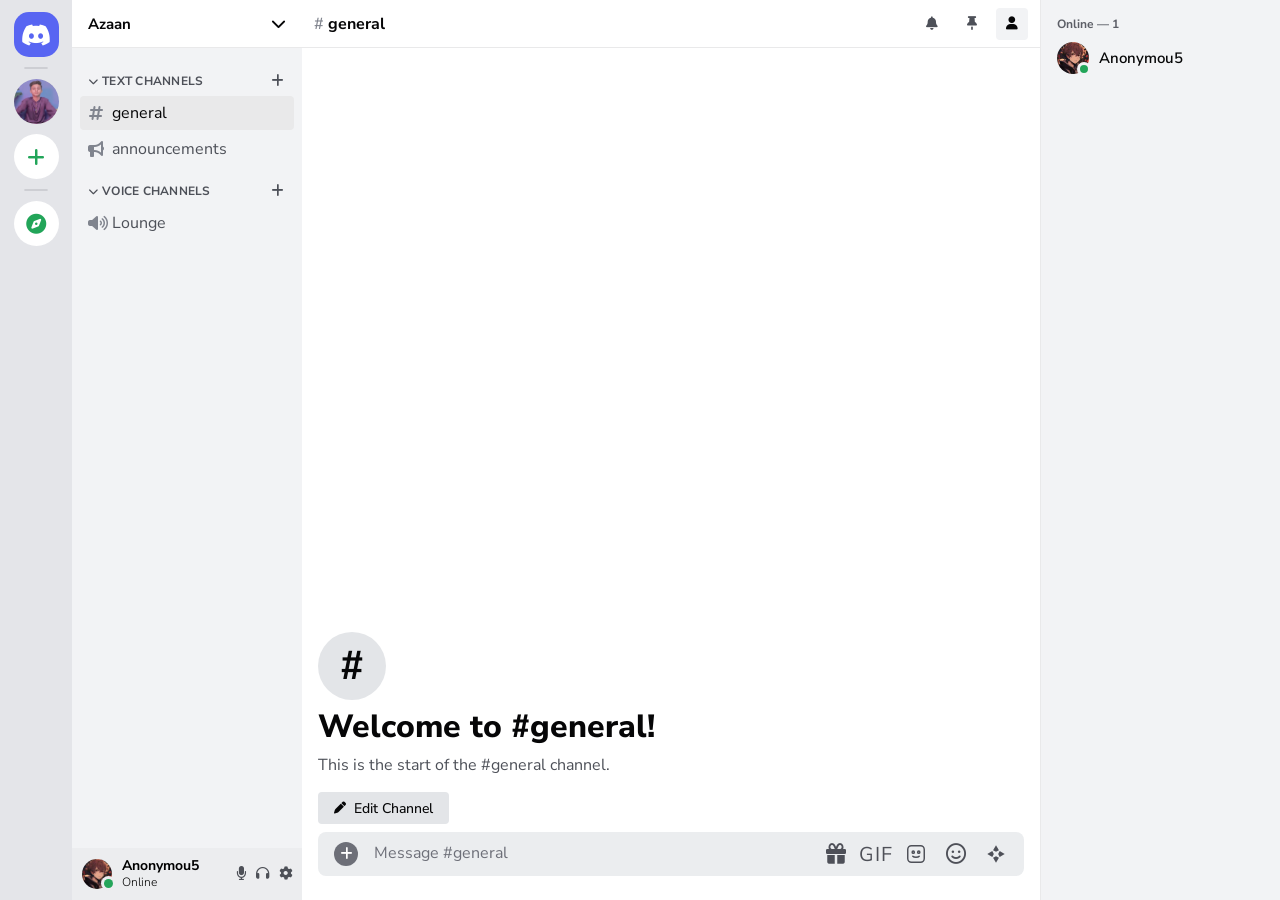
==== server.html @ fc1cc50c "Server,Voice and Call css and js code fixed" ====
<!DOCTYPE html>
<html lang="en">

<head>
    <script src="./assets/js/theme.js"></script>
    <script src="./assets/js/nav.js"></script>
    <meta charset="UTF-8">
    <meta name="viewport" content="width=device-width, initial-scale=1.0">
    <title>Discord | Server</title>
    <link rel="stylesheet" href="assets/css/style.css">
    <link rel="stylesheet" href="assets/css/server.css">
    <link rel="stylesheet" href="https://cdnjs.cloudflare.com/ajax/libs/font-awesome/6.4.0/css/all.min.css"
        integrity="sha512-iecdLmaskl7CVkqkXNQ/ZH/XLlvWZOJyj7Yy7tcenmpD1ypASozpmT/E0iPtmFIB46ZmdtAc9eNBvH0H/ZpiBw=="
        crossorigin="anonymous" referrerpolicy="no-referrer" />
    <link rel="shortcut icon" href="./assets/icons/favicon.ico" type="image/x-icon">
</head>

<body>
    <header class="app-header">
        <div class="server-rail" id="server-rail">
            <nav class="server-nav" aria-label="Servers">
                <button type="button" class="server-home" onclick="openToggle()" aria-label="Home"><i
                        class="fa-brands fa-discord" aria-hidden="true"></i></button>
                <hr>
                <a href="./server.html?id=azaan" data-id="azaan" aria-label="Azaan server"><img
                        src="./assets/img/Azaan.jpeg" alt=""></a>
                <div id="server-list"></div>
                <template id="server-chip"><button type="button" class="server-chip"></button></template>
                <button type="button" class="server-action" id="server-add" aria-label="Add a Server"><i
                        class="fa-solid fa-plus" aria-hidden="true"></i></button>
                <hr>
                <a class="server-action" href="./discover.html" aria-label="Discover"><i
                        class="fa-solid fa-compass"></i></a>
            </nav>
        </div>
        <aside class="conversation-sidebar server-channels" id="conversations">
            <div class="server-banner-wrap" data-can-manage>
                <button type="button" class="server-banner" id="server-menu-open" aria-expanded="false"
                    aria-controls="server-menu">
                    <span id="server-title">Azaan</span>
                    <i class="fa-solid fa-chevron-down"></i>
                </button>
                <div class="server-menu" id="server-menu" hidden>
                    <button type="button"><i class="fa-solid fa-gem"></i><span>Server Boost</span></button>
                    <button type="button" data-invite="server"><i class="fa-solid fa-user-plus"></i><span>Invite to
                            Server</span></button>
                    <button type="button" id="server-settings-open"><i class="fa-solid fa-gear"></i><span>Server
                            Settings</span></button>
                    <button type="button" data-create="channel"><i class="fa-solid fa-hashtag"></i><span>Create
                            Channel</span></button>
                    <button type="button" data-create="category"><i class="fa-solid fa-folder-plus"></i><span>Create
                            Category</span></button>
                </div>
            </div>
            <div class="server-channel-scroll" id="server-channel-scroll">
                <nav id="server-channel-list" aria-label="Channels">
                    <div class="server-channel-loose" id="server-channel-loose"></div>
                    <div class="server-category">
                        <div class="server-category-head">
                            <button type="button" class="server-category-name">
                                <i class="fa-solid fa-chevron-down"></i>
                                <span>Text Channels</span>
                            </button>
                            <button type="button" class="server-category-add" data-create="channel"
                                aria-label="Create Channel"><i class="fa-solid fa-plus"></i></button>
                        </div>
                        <div class="server-category-list">
                            <div class="server-channel-row">
                                <button type="button" class="server-channel on" data-kind="text" data-send="1">
                                    <i class="fa-solid fa-hashtag"></i>
                                    <span class="server-channel-name">general</span>
                                    <i class="fa-solid fa-lock server-channel-lock" hidden aria-hidden="true"></i>
                                </button>
                                <button type="button" class="server-channel-edit" data-edit-channel
                                    aria-label="Edit Channel"><i class="fa-solid fa-gear"></i></button>
                            </div>
                            <div class="server-channel-row">
                                <button type="button" class="server-channel" data-kind="announce" data-send="0">
                                    <i class="fa-solid fa-bullhorn"></i>
                                    <span class="server-channel-name">announcements</span>
                                    <i class="fa-solid fa-lock server-channel-lock" aria-hidden="true"></i>
                                </button>
                                <button type="button" class="server-channel-edit" data-edit-channel
                                    aria-label="Edit Channel"><i class="fa-solid fa-gear"></i></button>
                            </div>
                        </div>
                    </div>
                    <div class="server-category">
                        <div class="server-category-head">
                            <button type="button" class="server-category-name">
                                <i class="fa-solid fa-chevron-down"></i>
                                <span>Voice Channels</span>
                            </button>
                            <button type="button" class="server-category-add" data-create="channel"
                                aria-label="Create Channel"><i class="fa-solid fa-plus"></i></button>
                        </div>
                        <div class="server-category-list">
                            <div class="server-channel-row">
                                <button type="button" class="server-channel" data-kind="voice" data-join="1">
                                    <i class="fa-solid fa-volume-high"></i>
                                    <span class="server-channel-name">Lounge</span>
                                    <span class="server-voice-live" hidden>0:00</span>
                                    <i class="fa-solid fa-lock server-channel-lock" hidden aria-hidden="true"></i>
                                </button>
                                <button type="button" class="server-channel-edit" data-edit-channel
                                    aria-label="Edit Channel"><i class="fa-solid fa-gear"></i></button>
                            </div>
                            <div class="server-voice-people" hidden>
                                <div class="server-voice-user">
                                    <img src="./assets/img/img-icon-profile.jpeg" alt="">
                                    <span><strong class="me-display">Anonymou5</strong><small>Set a channel
                                            status</small></span>
                                </div>
                                <div class="server-voice-invite">
                                    <button type="button" class="server-voice-invite-open"><i
                                            class="fa-solid fa-user-plus"></i><span>Invite to Voice</span></button>
                                    <button type="button" class="server-voice-invite-close" aria-label="Close"><i
                                            class="fa-solid fa-xmark"></i></button>
                                </div>
                            </div>
                        </div>
                    </div>
                    <template id="server-category-new">
                        <div class="server-category">
                            <div class="server-category-head">
                                <button type="button" class="server-category-name">
                                    <i class="fa-solid fa-chevron-down"></i>
                                    <span></span>
                                </button>
                                <button type="button" class="server-category-add" data-create="channel"
                                    aria-label="Create Channel"><i class="fa-solid fa-plus"></i></button>
                            </div>
                            <div class="server-category-list"></div>
                        </div>
                    </template>
                    <template id="server-channel-new">
                        <div class="server-channel-row"><button type="button" class="server-channel" data-kind="text"
                                data-send="1"><i class="fa-solid fa-hashtag"></i><span
                                    class="server-channel-name"></span><span class="server-voice-live"
                                    hidden>0:00</span><i class="fa-solid fa-lock server-channel-lock" hidden
                                    aria-hidden="true"></i></button><button type="button" class="server-channel-edit"
                                data-edit-channel aria-label="Edit Channel"><i class="fa-solid fa-gear"></i></button>
                        </div>
                        <div class="server-voice-people" hidden>
                            <div class="server-voice-user"><img src="./assets/img/img-icon-profile.jpeg"
                                    alt=""><span><strong class="me-display">Anonymou5</strong><small>Set a channel
                                        status</small></span></div>
                            <div class="server-voice-invite"><button type="button"
                                    class="server-voice-invite-open"><i
                                        class="fa-solid fa-user-plus"></i><span>Invite to Voice</span></button><button
                                    type="button" class="server-voice-invite-close" aria-label="Close"><i
                                        class="fa-solid fa-xmark"></i></button></div>
                        </div>
                    </template>
                </nav>
                <p class="server-channel-empty" id="server-channel-empty">No channels yet.</p>
            </div>
            <div class="channel-menu" id="channel-menu" hidden>
                <label>Hide Muted Channels<input type="checkbox" aria-label="Hide Muted Channels"></label>
                <hr>
                <button type="button" data-create="channel">Create Channel</button>
                <button type="button" data-create="category">Create Category</button>
                <button type="button" data-invite="server">Invite to Server</button>
            </div>
            <div class="channel-menu" id="channel-row-menu" hidden>
                <button type="button" data-action="edit">Edit Channel</button>
                <button type="button" data-action="delete" class="is-danger">Delete Channel</button>
            </div>
            <div class="server-voice-bar" id="server-voice-bar" hidden>
                <div>
                    <strong><i class="fa-solid fa-signal"></i> Voice Connected</strong>
                    <span id="server-voice-bar-where">Lounge / Azaan</span>
                </div>
                <button type="button" id="server-voice-bar-leave" aria-label="Disconnect"><i
                        class="fa-solid fa-phone-slash"></i></button>
            </div>
            <div class="user-panel" id="user-panel">
                <div class="user-identity">
                    <div class="avatar">
                        <img src="./assets/img/img-icon-profile.jpeg" alt="">
                    </div>
                    <div class="user-details">
                        <p class="me-display">Anonymou5</p>
                        <span>Online</span>
                    </div>
                </div>
                <div class="user-controls">
                    <button type="button" onclick="mic()" aria-label="Mute microphone"><i class="fa-solid fa-microphone"
                            id="mic" aria-hidden="true"></i></button>
                    <button type="button" onclick="headp()" aria-label="Deafen"><i class="fa-solid fa-headphones"
                            id="head" aria-hidden="true"></i></button>
                    <button type="button" id="settings-open" aria-label="Settings"><i
                            class="fa-solid fa-gear"></i></button>
                </div>
            </div>
        </aside>
    </header>

    <main class="friends-view server-view">
        <section id="server-chat">
            <div class="server-room">
                <div class="server-bar">
                    <button type="button" class="server-back" onclick="openToggle()" aria-label="Channels"><i
                            class="fa-solid fa-bars"></i></button>
                    <h1><span id="server-room-mark">#</span> <span id="server-room-name"></span></h1>
                    <div class="server-bar-tools">
                        <button type="button" aria-label="Notification Settings"><i
                                class="fa-solid fa-bell"></i></button>
                        <button type="button" aria-label="Pinned Messages"><i
                                class="fa-solid fa-thumbtack"></i></button>
                        <button type="button" class="server-members-toggle on" id="server-members-toggle" aria-label="Members"><i
                                class="fa-solid fa-user"></i></button>
                    </div>
                </div>
                <template id="server-message-row">
                    <div class="server-message"><img alt="">
                        <div><strong></strong><time></time>
                            <p></p>
                        </div>
                    </div>
                </template>
                <template id="server-voice-people">
                    <div class="server-voice-people" hidden></div>
                </template>
                <template id="server-voice-user">
                    <div class="server-voice-user"><img alt=""><span></span></div>
                </template>
                <div class="server-messages" id="server-messages">
                    <div class="server-welcome" id="server-welcome" hidden>
                        <span class="server-welcome-mark" aria-hidden="true">#</span>
                        <h2 id="server-welcome-title">Welcome to #general!</h2>
                        <p id="server-welcome-text">This is the start of the #general channel.</p>
                        <button type="button" id="server-welcome-edit"><i class="fa-solid fa-pen"></i> Edit
                            Channel</button>
                    </div>
                    <div id="server-message-list"></div>
                </div>
                <p class="server-room-empty" id="server-chat-empty">Select a channel.</p>
                <form class="server-compose" id="server-compose">
                    <p class="server-announce-lock" id="server-announce-lock" hidden>You do not have permission to send
                        messages in this channel.</p>
                    <button type="button" class="server-compose-add" aria-label="Add"><i
                            class="fa-solid fa-plus"></i></button>
                    <div class="rich-text" id="server-input" contenteditable="true" role="textbox" aria-label="Message"
                        data-placeholder="Message" data-empty="1"></div>
                    <div class="server-compose-tools">
                        <button type="button" aria-label="Gift"><i class="fa-solid fa-gift"></i></button>
                        <button type="button" class="server-compose-gif" aria-label="GIF">GIF</button>
                        <button type="button" aria-label="Sticker"><svg viewBox="0 0 24 24" aria-hidden="true">
                                <rect x="3" y="3" width="18" height="18" rx="4"></rect>
                                <circle cx="9" cy="10" r="1.2"></circle>
                                <circle cx="15" cy="10" r="1.2"></circle>
                                <path d="M8.5 14.5c1.2 1.4 5.8 1.4 7 0"></path>
                            </svg></button>
                        <button type="button" aria-label="Emoji"><i class="fa-regular fa-face-smile"></i></button>
                        <button type="button" aria-label="Apps"><svg viewBox="0 0 24 24" aria-hidden="true">
                                <path d="M12 2.5 15.2 8 12 9.6 8.8 8Z"></path>
                                <path d="M21.5 12 16 15.2 14.4 12 16 8.8Z"></path>
                                <path d="M12 21.5 8.8 16 12 14.4 15.2 16Z"></path>
                                <path d="M2.5 12 8 8.8 9.6 12 8 15.2Z"></path>
                            </svg></button>
                    </div>
                </form>
            </div>
        </section>
        <section id="server-voice" hidden>
            <div class="server-room server-voice">
                <div class="server-bar">
                    <button type="button" class="server-back" onclick="openToggle()" aria-label="Channels"><i
                            class="fa-solid fa-bars"></i></button>
                    <h1><i class="fa-solid fa-volume-high"></i> <span id="server-voice-name"></span></h1>
                    <div class="server-bar-tools">
                        <button type="button" class="server-members-toggle on" aria-label="Members"><i
                                class="fa-solid fa-user"></i></button>
                    </div>
                </div>
                <div class="server-voice-stage" id="server-voice-lobby">
                    <i class="fa-solid fa-volume-high"></i>
                    <p id="server-voice-status">Voice room</p>
                    <div class="server-voice-actions">
                        <button type="button" id="server-voice-join">Join</button>
                        <button type="button" id="server-voice-leave" hidden>Leave</button>
                    </div>
                </div>
                <div class="server-voice-call" id="server-voice-call" hidden>
                    <div class="server-voice-tile" id="server-voice-tile">
                        <video id="server-voice-screen-video" class="server-voice-screen" autoplay playsinline
                            muted></video>
                        <video id="server-voice-cam-video" class="server-voice-cam-video" autoplay playsinline
                            muted></video>
                        <img id="server-voice-face" src="./assets/img/img-icon-profile.jpeg" alt="">
                        <p id="server-voice-person" class="me-display">Anonymou5</p>
                    </div>
                </div>
                <div class="server-voice-dock" id="server-voice-dock" hidden>
                    <div class="server-voice-dock-main">
                        <div class="server-voice-dock-group">
                            <button type="button" id="server-voice-mic" aria-label="Mute"><i
                                    class="fa-solid fa-microphone"></i></button>
                            <button type="button" id="server-voice-cam" aria-label="Camera"><i
                                    class="fa-solid fa-video"></i></button>
                            <span class="call-line"></span>
                            <button type="button" id="server-voice-screen" aria-label="Share your screen"
                                aria-pressed="false"><i class="fa-solid fa-display"></i></button>
                        </div>
                        <button type="button" id="server-voice-hangup" aria-label="Disconnect"><i
                                class="fa-solid fa-phone"></i></button>
                    </div>
                    <div class="server-voice-dock-side">
                        <button type="button" id="server-voice-full" aria-label="Full Screen" aria-pressed="false"><i class="fa-solid fa-expand"></i></button>
                    </div>
                </div>
            </div>
        </section>
        <section id="server-settings" hidden>
            <div class="server-settings">
                <aside class="server-settings-nav">
                    <p class="server-settings-kicker" id="server-settings-name">Server</p>
                    <button type="button" class="on" data-panel="profile">Server Profile</button>
                    <button type="button" data-panel="boost">Boost Perks</button>
                    <p>People</p>
                    <button type="button" data-panel="members">Members</button>
                    <button type="button" data-panel="roles">Roles</button>
                    <p>Moderation</p>
                    <button type="button" data-panel="audit">Audit Log</button>
                    <button type="button" data-panel="bans">Bans</button>
                    <button type="button" class="server-settings-delete" id="server-delete-open"><span>Delete
                            Server</span><i class="fa-solid fa-trash"></i></button>
                </aside>
                <button type="button" class="server-settings-close" id="server-settings-close" aria-label="Close"><i
                        class="fa-solid fa-xmark"></i><span>ESC</span></button>
                <div class="server-settings-main">
                    <section id="server-settings-panel-1" data-panel="profile">
                        <div class="server-settings-panel">
                            <div class="server-profile-layout">
                                <form class="server-profile-form" id="server-profile-form">
                                    <h2>Server Profile</h2>
                                    <p class="server-profile-lead">Customize how your server appears in invite links
                                        and, if enabled, in Server Discovery and Announcement Channel messages.</p>
                                    <label for="server-profile-name">Name</label>
                                    <input id="server-profile-name" type="text" maxlength="100"
                                        placeholder="Server Name">
                                    <label for="server-icon-file">Icon</label>
                                    <p class="server-profile-hint">We recommend an image of at least 512x512.</p>
                                    <div class="server-icon-row">
                                        <span class="server-icon-face" id="server-icon-face"><img alt=""
                                                hidden><span>S</span></span>
                                        <label class="server-icon-btn"><input id="server-icon-file" type="file"
                                                accept="image/*">Change Server Icon</label>
                                    </div>
                                    <label>Banner</label>
                                    <div class="server-banner-colors" id="server-banner-colors">
                                        <button type="button" class="on" data-color="ink" aria-label="Black"></button>
                                        <button type="button" data-color="pink" aria-label="Pink"></button>
                                        <button type="button" data-color="red" aria-label="Red"></button>
                                        <button type="button" data-color="orange" aria-label="Orange"></button>
                                        <button type="button" data-color="yellow" aria-label="Yellow"></button>
                                        <button type="button" data-color="purple" aria-label="Purple"></button>
                                        <button type="button" data-color="blue" aria-label="Blue"></button>
                                        <button type="button" data-color="cyan" aria-label="Cyan"></button>
                                        <button type="button" data-color="green" aria-label="Green"></button>
                                        <button type="button" data-color="gray" aria-label="Gray"></button>
                                    </div>
                                    <label for="server-profile-about">Description</label>
                                    <textarea id="server-profile-about" maxlength="300"
                                        placeholder="Tell the world a bit about this server."></textarea>
                                    <div class="server-private">
                                        <div>
                                            <strong>Private Profile</strong>
                                            <p>When enabled, only server members can view profile content. Non-members
                                                won't be able to see this content unless they have an invite.</p>
                                        </div>
                                        <input id="server-private" type="checkbox" role="switch"
                                            aria-label="Private Profile">
                                    </div>
                                </form>
                                <aside class="server-profile-side">
                                    <div class="server-preview" id="server-profile-preview" data-banner="ink">
                                        <div class="server-preview-banner"></div>
                                        <span class="server-preview-icon" id="server-preview-icon"><img alt=""
                                                hidden><span>S</span></span>
                                        <h3 id="server-preview-name">Server</h3>
                                        <p class="server-preview-meta"><span></span></p>
                                        <p class="server-preview-since"><span></span></p>
                                    </div>
                                    <div class="server-private-card">
                                        <span>?</span>
                                        <strong>Private Server</strong>
                                        <p>This server has invited who can see this profile.</p>
                                    </div>
                                </aside>
                            </div>
                        </div>
                    </section>
                    <section id="server-settings-panel-2" data-panel="boost" hidden>
                        <div class="server-settings-panel">
                            <div class="boost-layout">
                                <div class="boost-head">
                                    <div>
                                        <h2>Boost Perks</h2>
                                    </div>
                                </div>
                                <div class="boost-perk">
                                    <div>
                                        <h3>Server Banner Background</h3>
                                        <p>This image will display at the top of your channels list.</p>
                                        <p class="server-profile-hint">The recommended minimum size is 960x540 and
                                            recommended aspect ratio is 16:9.</p>
                                    </div>
                                    <label class="boost-drop">
                                        <input id="boost-banner-file" type="file" accept="image/*">
                                        <img id="boost-banner-preview" alt="" hidden>
                                        <i class="fa-regular fa-image"></i>
                                    </label>
                                </div>
                                <div class="boost-perk">
                                    <div>
                                        <h3>Custom Invite Link</h3>
                                        <p>Bring others to your server easily with your own customized invite link.
                                            Heads up though, anyone with the link can join and you'll need at least one
                                            text channel that is open to all server members.</p>
                                        <label for="boost-invite-link">Invite link</label>
                                        <input id="boost-invite-link" type="text" maxlength="32"
                                            placeholder="your-link">
                                    </div>
                                </div>
                            </div>
                        </div>
                    </section>
                    <section id="server-settings-panel-3" data-panel="members" hidden>
                        <div class="server-settings-panel members-panel">
                            <h2>Server Members</h2>
                            <div class="members-switch">
                                <div>
                                    <strong>Show Members In Channel List</strong>
                                    <p>Enabling this will show the members page in the channel list, allowing you to
                                        quickly see who's recently joined your server, and find any users flagged for
                                        unusual activity.</p>
                                </div>
                                <input id="members-in-list" type="checkbox" role="switch"
                                    aria-label="Show Members In Channel List" checked>
                            </div>
                            <div class="members-bar">
                                <h3>Recent Members</h3>
                                <label class="members-search">
                                    <i class="fa-solid fa-magnifying-glass"></i>
                                    <input type="search" placeholder="Search by username or id"
                                        aria-label="Search by username or id">
                                </label>
                                <button type="button" class="members-sort"><i
                                        class="fa-solid fa-arrow-down-wide-short"></i> Sort</button>
                                <button type="button" class="members-prune">Prune</button>
                            </div>
                            <div class="members-table-wrap">
                                <table class="members-table">
                                    <thead>
                                        <tr>
                                            <th><input id="members-select-all" type="checkbox" aria-label="Select all">
                                            </th>
                                            <th>Name</th>
                                            <th>Member Since <i class="fa-solid fa-arrow-down-wide-short"></i></th>
                                            <th>Joined Discord <i class="fa-solid fa-arrow-down-wide-short"></i></th>
                                            <th>Join Method <i class="fa-solid fa-arrow-down-wide-short"></i></th>
                                            <th>Roles <i class="fa-solid fa-arrow-down-wide-short"></i></th>
                                            <th>Signals <i class="fa-solid fa-arrow-down-wide-short"></i></th>
                                        </tr>
                                    </thead>
                                    <tbody id="server-member-table"></tbody>
                                </table>
                                <p class="members-empty"><i class="fa-solid fa-magnifying-glass"></i>No members yet.</p>
                            </div>
                        </div>
                    </section>
                    <section id="server-settings-panel-4" data-panel="roles" hidden>
                        <div class="server-settings-panel role-editor">
                            <aside class="role-side">
                                <div class="role-side-bar">
                                    <button type="button" id="role-back"><i
                                            class="fa-solid fa-arrow-left"></i><span>Back</span></button>
                                    <button type="button" id="role-create" aria-label="Create Role"><i
                                            class="fa-solid fa-plus"></i></button>
                                </div>
                                <div class="role-list" id="server-role-list">
                                    <button type="button" class="role-row" id="role-draft" hidden>
                                        <span class="role-dot"></span>
                                        <span class="role-label">new role</span>
                                    </button>
                                    <button type="button" class="role-row on" id="role-everyone">
                                        <span class="role-dot"></span>
                                        <span class="role-label">@everyone</span>
                                    </button>
                                </div>
                            </aside>
                            <div class="role-main">
                                <div class="role-head">
                                    <h2>Edit Role — <span id="role-editor-name">@everyone</span></h2>
                                    <button type="button" id="role-more" aria-expanded="false"
                                        aria-controls="role-more-menu" aria-label="Role options"><i
                                            class="fa-solid fa-ellipsis"></i></button>
                                    <div class="role-more-menu" id="role-more-menu" hidden>
                                        <button type="button"><i class="fa-solid fa-clone"></i><span>Duplicate
                                                Role</span></button>
                                        <button type="button"><i class="fa-solid fa-arrow-right"></i><span>View Server
                                                As Role</span></button>
                                        <hr>
                                        <button type="button" id="role-delete" disabled><i
                                                class="fa-solid fa-trash"></i><span>Delete</span></button>
                                    </div>
                                </div>
                                <div class="role-tabs">
                                    <button type="button" data-role-tab="display">Display</button>
                                    <button type="button" data-role-tab="permissions">Permissions</button>
                                    <button type="button" class="on" data-role-tab="members">Manage Members (<span
                                            id="role-member-count">0</span>)</button>
                                </div>
                                <div class="role-panel" data-role-panel="display" hidden>
                                    <label for="role-name">Role Name</label>
                                    <input id="role-name" type="text" maxlength="100" value="@everyone" readonly>
                                    <label>Role Color</label>
                                    <div class="role-colors" id="role-colors">
                                        <button type="button" class="on" data-role-color="gray"
                                            aria-label="Gray"></button>
                                        <button type="button" data-role-color="pink" aria-label="Pink"></button>
                                        <button type="button" data-role-color="red" aria-label="Red"></button>
                                        <button type="button" data-role-color="orange" aria-label="Orange"></button>
                                        <button type="button" data-role-color="yellow" aria-label="Yellow"></button>
                                        <button type="button" data-role-color="purple" aria-label="Purple"></button>
                                        <button type="button" data-role-color="blue" aria-label="Blue"></button>
                                        <button type="button" data-role-color="green" aria-label="Green"></button>
                                    </div>
                                    <label class="role-separate">
                                        <input id="role-separate" type="checkbox">
                                        <span>Display role members separately from online members</span>
                                    </label>
                                </div>
                                <div class="role-panel" data-role-panel="permissions" hidden>
                                    <section id="perm-group-1">
                                        <div class="perm-group">
                                            <div class="perm-head">
                                                <h3>General Server Permissions</h3>
                                                <button type="button" class="perm-clear">Clear permissions</button>
                                            </div>
                                            <label class="perm-row">
                                                <span class="perm-copy"><strong>View Channels</strong><small>Allows
                                                        members to view channels by default (excluding private
                                                        channels).</small></span>
                                                <span class="perm-switch"><input type="checkbox" role="switch"
                                                        aria-label="View Channels"></span>
                                            </label>
                                            <label class="perm-row">
                                                <span class="perm-copy"><strong>Manage Channels</strong><small>Allows
                                                        members to create, edit, or delete channels.</small></span>
                                                <span class="perm-switch"><input type="checkbox" role="switch"
                                                        aria-label="Manage Channels"></span>
                                            </label>
                                            <label class="perm-row">
                                                <span class="perm-copy"><strong>Manage Roles</strong><small>Allows
                                                        members to create new roles and edit or delete roles lower than
                                                        their highest role. Also allows members to change permissions of
                                                        individual channels that they have access to.</small></span>
                                                <span class="perm-switch"><input type="checkbox" role="switch"
                                                        aria-label="Manage Roles"></span>
                                            </label>
                                            <label class="perm-row">
                                                <span class="perm-copy"><strong>Create Expressions</strong><small>Allows
                                                        members to add custom emoji, stickers, and sounds in this
                                                        server.</small></span>
                                                <span class="perm-switch"><input type="checkbox" role="switch"
                                                        aria-label="Create Expressions"></span>
                                            </label>
                                            <label class="perm-row">
                                                <span class="perm-copy"><strong>Manage Expressions</strong><small>Allows
                                                        members to edit or remove custom emoji, stickers, and sounds in
                                                        this server.</small></span>
                                                <span class="perm-switch"><input type="checkbox" role="switch"
                                                        aria-label="Manage Expressions"></span>
                                            </label>
                                            <label class="perm-row">
                                                <span class="perm-copy"><strong>View Audit Log</strong><small>Allows
                                                        members to view a record of who made which changes in this
                                                        server.</small></span>
                                                <span class="perm-switch"><input type="checkbox" role="switch"
                                                        aria-label="View Audit Log"></span>
                                            </label>
                                            <label class="perm-row">
                                                <span class="perm-copy"><strong>Manage Webhooks</strong><small>Allows
                                                        members to create, edit, or delete webhooks, which can post
                                                        messages from other apps or sites into this
                                                        server.</small></span>
                                                <span class="perm-switch"><input type="checkbox" role="switch"
                                                        aria-label="Manage Webhooks"></span>
                                            </label>
                                            <label class="perm-row">
                                                <span class="perm-copy"><strong>Manage Server</strong><small>Allows
                                                        members to change this server's name, icon, banner, and other
                                                        settings.</small></span>
                                                <span class="perm-switch"><input type="checkbox" role="switch"
                                                        aria-label="Manage Server"></span>
                                            </label>
                                        </div>
                                    </section>
                                    <section id="perm-group-2">
                                        <div class="perm-group">
                                            <div class="perm-head">
                                                <h3>Text Channel Permissions</h3>
                                                <button type="button" class="perm-clear">Clear permissions</button>
                                            </div>
                                            <label class="perm-row">
                                                <span class="perm-copy"><strong>Send Messages</strong><small>Allows
                                                        members to send messages in text channels.</small></span>
                                                <span class="perm-switch"><input type="checkbox" role="switch"
                                                        aria-label="Send Messages"></span>
                                            </label>
                                            <label class="perm-row">
                                                <span class="perm-copy"><strong>Manage Messages</strong><small>Allows
                                                        members to delete or pin messages by other
                                                        members.</small></span>
                                                <span class="perm-switch"><input type="checkbox" role="switch"
                                                        aria-label="Manage Messages"></span>
                                            </label>
                                            <label class="perm-row">
                                                <span class="perm-copy"><strong>Mention @everyone</strong><small>Allows
                                                        members to use @everyone and @here.</small></span>
                                                <span class="perm-switch"><input type="checkbox" role="switch"
                                                        aria-label="Mention @everyone"></span>
                                            </label>
                                        </div>
                                    </section>
                                    <section id="perm-group-3">
                                        <div class="perm-group">
                                            <div class="perm-head">
                                                <h3>Voice Channel Permissions</h3>
                                                <button type="button" class="perm-clear">Clear permissions</button>
                                            </div>
                                            <label class="perm-row">
                                                <span class="perm-copy"><strong>Connect</strong><small>Allows members to
                                                        join voice channels.</small></span>
                                                <span class="perm-switch"><input type="checkbox" role="switch"
                                                        aria-label="Connect"></span>
                                            </label>
                                            <label class="perm-row">
                                                <span class="perm-copy"><strong>Speak</strong><small>Allows members to
                                                        talk in voice channels.</small></span>
                                                <span class="perm-switch"><input type="checkbox" role="switch"
                                                        aria-label="Speak"></span>
                                            </label>
                                            <label class="perm-row">
                                                <span class="perm-copy"><strong>Mute Members</strong><small>Allows
                                                        members to mute others in voice channels.</small></span>
                                                <span class="perm-switch"><input type="checkbox" role="switch"
                                                        aria-label="Mute Members"></span>
                                            </label>
                                        </div>
                                    </section>
                                </div>
                                <div class="role-panel" data-role-panel="links" hidden>
                                    <h3>Links</h3>
                                    <p>Linked roles show up here once the server connects them.</p>
                                </div>
                                <div class="role-panel role-members" data-role-panel="members">
                                    <div class="role-member-bar">
                                        <label class="role-member-search">
                                            <i class="fa-solid fa-magnifying-glass"></i>
                                            <input type="search" placeholder="Search Members"
                                                aria-label="Search Members">
                                        </label>
                                        <button type="button" id="role-add-open">Add Members</button>
                                    </div>
                                    <div class="role-add" id="role-add" hidden>
                                        <p>Server members</p>
                                        <div id="role-add-list"></div>
                                        <p class="role-add-empty">No members yet.</p>
                                    </div>
                                    <div id="role-member-list"></div>
                                    <p class="role-members-empty"><i class="fa-solid fa-user-group"></i> No members were
                                        found. <button type="button" id="role-add-link">Add members to this
                                            role.</button></p>
                                </div>
                            </div>
                        </div>
                    </section>
                    <section id="server-settings-panel-5" data-panel="audit" hidden>
                        <div class="server-settings-panel audit-panel">
                            <div class="audit-head">
                                <h2>Audit Log</h2>
                                <label class="audit-filter">
                                    <span>Filter by User</span>
                                    <select aria-label="Filter by User">
                                        <option>All Users</option>
                                    </select>
                                </label>
                                <label class="audit-filter">
                                    <span>Filter by Action</span>
                                    <select aria-label="Filter by Action">
                                        <option>All Actions</option>
                                        <option>Server update</option>
                                        <option>Channel create</option>
                                        <option>Channel delete</option>
                                        <option>Role create</option>
                                        <option>Role update</option>
                                        <option>Role delete</option>
                                        <option>Member kick</option>
                                        <option>Member ban</option>
                                        <option>Member role update</option>
                                    </select>
                                </label>
                            </div>
                            <div class="audit-list" id="server-audit-list"></div>
                            <p class="audit-empty">No audit log entries yet.</p>
                        </div>
                    </section>
                    <section id="server-settings-panel-6" data-panel="bans" hidden>
                        <div class="server-settings-panel ban-panel">
                            <h2>Server Ban List</h2>
                            <p class="ban-lead">Bans by default are by account and IP. A user can circumvent an IP ban
                                by using a proxy. Ban circumvention can be made very hard by enabling phone verification
                                in <button type="button" class="ban-safety">Safety Setup</button>.</p>
                            <div class="ban-search">
                                <label>
                                    <i class="fa-solid fa-magnifying-glass"></i>
                                    <input type="search" placeholder="Search Bans by User Id or Username"
                                        aria-label="Search Bans by User Id or Username">
                                </label>
                                <button type="button">Search</button>
                            </div>
                            <div class="ban-box">
                                <div class="ban-list" id="server-ban-list"></div>
                                <div class="ban-empty">
                                    <span class="ban-art"><i class="fa-solid fa-gavel"></i></span>
                                    <strong>NO BANS</strong>
                                    <p>You haven't banned anybody... but if and when you must, do not hesitate!</p>
                                </div>
                            </div>
                        </div>
                    </section>
                </div>
            </div>
        </section>
        <section id="server-members">
            <div class="server-members">
                <div id="server-member-list"></div>
                <p class="server-member-empty" id="server-member-empty">No members yet.</p>
            </div>
        </section>
        <div class="member-pop" id="member-pop" hidden>
            <div class="member-pop-banner">
                <button type="button" class="member-pop-more" id="member-pop-more" aria-label="More" aria-expanded="false"><i class="fa-solid fa-ellipsis"></i></button>
            </div>
            <div class="member-pop-menu" id="member-pop-menu" hidden>
                <button type="button" data-pop-action="copy">Copy Username</button>
            </div>
            <div class="member-pop-head">
                <div class="member-pop-avatar">
                    <img id="member-pop-photo" alt="">
                    <span class="member-pop-badge"></span>
                </div>
                <button type="button" class="member-pop-chip" id="member-pop-chip">
                    <i class="fa-solid fa-plus"></i>
                    <span id="member-pop-chip-text">Today I learned...</span>
                </button>
            </div>
            <div class="member-pop-body">
                <h2 id="member-pop-name"></h2>
                <p class="member-pop-handle" id="member-pop-handle"></p>
                <p class="member-pop-about" id="member-pop-about" hidden></p>
                <div class="member-pop-roles" id="member-pop-roles"></div>
                <button type="button" class="member-pop-add" id="member-pop-add"><i class="fa-solid fa-plus"></i> Add role</button>
                <div class="member-pop-role-menu" id="member-pop-role-menu" hidden></div>
                <button type="button" class="member-pop-edit" id="member-pop-edit"><i class="fa-solid fa-pen"></i> <span>Edit Profile</span></button>
            </div>
        </div>
    </main>
    <footer>

        <div class="channel-modal" id="channel-modal" hidden>
            <form class="channel-card" id="channel-form">
                <div class="channel-card-head">
                    <div>
                        <h2>Create Channel</h2>
                        <p class="channel-where" id="channel-where" hidden>in <span id="channel-where-name"></span></p>
                    </div>
                    <button type="button" id="channel-modal-close" aria-label="Close"><i
                            class="fa-solid fa-xmark"></i></button>
                </div>
                <p class="channel-kicker">Channel Type</p>
                <div class="channel-types" id="channel-types">
                    <label class="channel-type">
                        <input type="radio" name="channel-kind" value="text" checked>
                        <span class="channel-type-mark"></span>
                        <i class="fa-solid fa-hashtag"></i>
                        <span><strong>Text</strong><small>Send messages, images, GIFs, emoji, opinions, and
                                puns</small></span>
                    </label>
                    <label class="channel-type">
                        <input type="radio" name="channel-kind" value="voice">
                        <span class="channel-type-mark"></span>
                        <i class="fa-solid fa-volume-high"></i>
                        <span><strong>Voice</strong><small>Hang out together with voice, video, and screen
                                share</small></span>
                    </label>
                </div>
                <label class="channel-kicker" for="channel-name">Channel Name</label>
                <div class="channel-name">
                    <i class="fa-solid fa-hashtag" id="channel-name-icon"></i>
                    <input id="channel-name" type="text" value="new-channel" maxlength="100" autocomplete="off">
                    <i class="fa-solid fa-circle-check" id="channel-name-ok"></i>
                </div>
                <label class="channel-kicker" id="channel-category-label" for="channel-category-pick" hidden>Category</label>
                <div class="channel-name" id="channel-category-wrap" hidden>
                    <i class="fa-solid fa-folder"></i>
                    <select id="channel-category-pick"></select>
                </div>
                <div class="channel-private">
                    <i class="fa-solid fa-lock"></i>
                    <span><strong>Private Channel</strong><small>Only selected members and roles will be able to view
                            this channel.</small></span>
                    <span class="perm-switch"><input type="checkbox" id="channel-private" role="switch"
                            aria-label="Private Channel"></span>
                </div>
                <div class="channel-actions">
                    <button type="button" id="channel-modal-cancel">Cancel</button>
                    <button type="submit" id="channel-modal-confirm">Create Channel</button>
                </div>
            </form>
        </div>
        <div class="channel-modal" id="channel-edit" hidden>
            <form class="channel-card" id="channel-edit-form">
                <div class="channel-card-head">
                    <div>
                        <h2 id="channel-edit-title">Edit Channel</h2>
                        <p class="channel-where" id="channel-edit-sub"></p>
                    </div>
                    <button type="button" id="channel-edit-close" aria-label="Close"><i
                            class="fa-solid fa-xmark"></i></button>
                </div>
                <label class="channel-kicker" for="channel-edit-name">Channel Name</label>
                <div class="channel-name">
                    <i class="fa-solid fa-hashtag" id="channel-edit-icon"></i>
                    <input id="channel-edit-name" type="text" maxlength="100" autocomplete="off">
                </div>
                <div class="perm-group channel-edit-perms">
                    <div class="perm-head">
                        <h3>Permissions</h3>
                    </div>
                    <label class="perm-row" data-perm="view">
                        <span class="perm-copy"><strong>View Channel</strong><small>Allows members to see this
                                channel.</small></span>
                        <span class="perm-switch"><input id="channel-perm-view" type="checkbox" role="switch"
                                aria-label="View Channel"></span>
                    </label>
                    <label class="perm-row" data-perm="send">
                        <span class="perm-copy"><strong>Send Messages</strong><small>Allows members to send messages in
                                this channel.</small></span>
                        <span class="perm-switch"><input id="channel-perm-send" type="checkbox" role="switch"
                                aria-label="Send Messages"></span>
                    </label>
                    <label class="perm-row" data-perm="manage">
                        <span class="perm-copy"><strong>Manage Messages</strong><small>Allows members to delete or pin
                                messages by other members.</small></span>
                        <span class="perm-switch"><input id="channel-perm-manage" type="checkbox" role="switch"
                                aria-label="Manage Messages"></span>
                    </label>
                    <label class="perm-row" data-perm="connect">
                        <span class="perm-copy"><strong>Connect</strong><small>Allows members to join this voice
                                channel.</small></span>
                        <span class="perm-switch"><input id="channel-perm-connect" type="checkbox" role="switch"
                                aria-label="Connect"></span>
                    </label>
                    <label class="perm-row" data-perm="speak">
                        <span class="perm-copy"><strong>Speak</strong><small>Allows members to talk in this voice
                                channel.</small></span>
                        <span class="perm-switch"><input id="channel-perm-speak" type="checkbox" role="switch"
                                aria-label="Speak"></span>
                    </label>
                </div>
                <div class="channel-actions">
                    <button type="button" id="channel-edit-cancel">Cancel</button>
                    <button type="submit" id="channel-edit-save">Save Changes</button>
                </div>
            </form>
        </div>
        <div class="channel-modal invite-modal" id="invite-modal" hidden>
            <div class="channel-card invite-card" role="dialog" aria-labelledby="invite-title">
                <div class="channel-card-head">
                    <h2 id="invite-title">Invite friends to <span id="invite-server-name">Server</span></h2>
                    <button type="button" id="invite-close" aria-label="Close"><i
                            class="fa-solid fa-xmark"></i></button>
                </div>
                <p class="invite-lead">Recipients will land in <span id="invite-room">the server</span></p>
                <label class="invite-search">
                    <i class="fa-solid fa-magnifying-glass"></i>
                    <input type="search" placeholder="Search for friends" aria-label="Search for friends">
                </label>
                <div class="invite-list" id="invite-list">
                    <div class="invite-row" data-friend="Mr_Sigma">
                        <img src="./assets/img/img-icon 4.jpeg" alt="">
                        <span><strong>Mr_Sigma</strong><small>mr_sigma</small></span>
                        <button type="button" class="invite-send">Invite</button>
                    </div>
                    <div class="invite-row" data-friend="Gpro-fighter">
                        <img src="./assets/img/img-icon 3.png" alt="">
                        <span><strong>Gpro-fighter</strong><small>gpro-fighter</small></span>
                        <button type="button" class="invite-send">Invite</button>
                    </div>
                    <div class="invite-row" data-friend="Moiz Hussain">
                        <img src="./assets/img/img-icon 2.png" alt="">
                        <span><strong>Moiz Hussain</strong><small>moiz-hussain</small></span>
                        <button type="button" class="invite-send">Invite</button>
                    </div>
                    <div class="invite-row" data-friend="nxn">
                        <img src="./assets/img/img-icon 1.png" alt="">
                        <span><strong>nxn</strong><small>nxn</small></span>
                        <button type="button" class="invite-send">Invite</button>
                    </div>
                    <div class="invite-row" data-friend="Unknown_Inj3ctor">
                        <img src="./assets/img/img-icon.png" alt="">
                        <span><strong>Unknown_Inj3ctor</strong><small>unknown_inj3ctor</small></span>
                        <button type="button" class="invite-send">Invite</button>
                    </div>
                </div>
                <div class="invite-link-block">
                    <p>Or, send a server invite link to a friend</p>
                    <div class="invite-link-row">
                        <input id="invite-link" type="text" readonly placeholder="Invite link">
                        <button type="button" id="invite-copy">Copy</button>
                    </div>
                    <p class="invite-note">Your invite link expires in 30 days. <button type="button"
                            class="invite-edit">Edit invite link.</button></p>
                </div>
            </div>
        </div>
        <div class="channel-modal" id="category-modal" hidden>
            <form class="channel-card" id="category-form">
                <div class="channel-card-head">
                    <h2 id="category-modal-title">Create Category</h2>
                    <button type="button" id="category-modal-close" aria-label="Close"><i
                            class="fa-solid fa-xmark"></i></button>
                </div>
                <label class="channel-kicker" for="category-name">Category Name</label>
                <div class="channel-name">
                    <input id="category-name" type="text" value="New Category" maxlength="100" autocomplete="off">
                    <button type="button" class="category-emoji" aria-label="Emoji"><i
                            class="fa-regular fa-face-smile"></i></button>
                </div>
                <div class="channel-private">
                    <span><strong>Private Category</strong><small>By making a category private, only select members and
                            roles will be able to view this category. Linked channels in this category will
                            automatically match to this setting.</small></span>
                    <span class="perm-switch"><input type="checkbox" id="category-private" role="switch"
                            aria-label="Private Category"></span>
                </div>
                <div class="channel-actions">
                    <button type="button" id="category-modal-cancel">Cancel</button>
                    <button type="submit" id="category-modal-confirm">Create Category</button>
                </div>
            </form>
        </div>
        <div class="server-delete-modal" id="server-delete-modal" hidden>
            <form class="server-delete-card" id="server-delete-form">
                <div class="server-delete-head">
                    <h2>Delete '<span id="server-delete-title">Server</span>'</h2>
                    <button type="button" id="server-delete-close" aria-label="Close"><i
                            class="fa-solid fa-xmark"></i></button>
                </div>
                <p>Are you sure you want to delete <strong id="server-delete-name">Server</strong>? This action cannot
                    be undone.</p>
                <label for="server-delete-input">Enter server name</label>
                <input id="server-delete-input" type="text" autocomplete="off">
                <div class="server-delete-actions">
                    <button type="button" id="server-delete-cancel">Cancel</button>
                    <button type="submit" id="server-delete-confirm" disabled>Delete Server</button>
                </div>
            </form>
        </div>
        <div class="server-delete-modal" id="remove-modal" hidden>
            <form class="server-delete-card" id="remove-form">
                <div class="server-delete-head">
                    <h2 id="remove-title">Delete Channel</h2>
                    <button type="button" id="remove-close" aria-label="Close"><i
                            class="fa-solid fa-xmark"></i></button>
                </div>
                <p>Are you sure you want to delete <strong id="remove-name">Channel</strong>? This cannot be undone.</p>
                <p id="remove-note" hidden>Channels inside this category will also be deleted.</p>
                <div class="server-delete-actions">
                    <button type="button" id="remove-cancel">Cancel</button>
                    <button type="submit" id="remove-confirm">Delete Channel</button>
                </div>
            </form>
        </div>
        <div class="group-edit-modal" id="group-edit-modal" hidden>
            <form class="group-edit-card" id="group-rename">
                <div class="group-edit-head">
                    <h2>Edit Group</h2>
                    <button type="button" id="group-rename-cancel" aria-label="Close"><i
                            class="fa-solid fa-xmark"></i></button>
                </div>
                <label class="group-edit-icon" id="group-edit-icon">
                    <i class="fa-solid fa-user-group"></i>
                    <span><i class="fa-solid fa-pen"></i></span>
                    <input type="file" id="group-icon-file" accept="image/*">
                </label>
                <input type="text" id="group-name-input" maxlength="80">
                <div class="group-edit-actions">
                    <button type="button" id="group-edit-cancel">Cancel</button>
                    <button type="submit">Save</button>
                </div>
            </form>
        </div>
        <div class="new-msg" id="new-msg" hidden>
            <div class="new-msg-card" role="dialog" aria-labelledby="new-msg-title">
                <div class="new-msg-head">
                    <div>
                        <h2 id="new-msg-title">New Message</h2>
                        <p>Group DMs can have up to 10 members.</p>
                    </div>
                    <button type="button" class="new-msg-close" id="new-msg-close" aria-label="Close"><i
                            class="fa-solid fa-xmark"></i></button>
                </div>
                <label class="new-msg-search">
                    <span id="new-msg-chips"></span>
                    <input id="new-msg-search" type="text" placeholder="Search">
                </label>
                <p class="new-msg-hint">Add friends or server members to group DMs.</p>
                <template id="new-msg-chip"><span class="new-msg-chip"><span></span><button type="button"
                            aria-label="Remove">×</button></span></template>
                <div class="new-msg-list" id="new-msg-list">
                    <p class="new-msg-empty" id="new-msg-empty" hidden>No friends found.</p>
                    <label class="new-msg-friend" data-friend="Mr_Sigma"><img src="./assets/img/img-icon 4.jpeg"
                            alt=""><span>Mr_Sigma</span><input type="checkbox" data-friend="Mr_Sigma"></label>
                    <label class="new-msg-friend" data-friend="Gpro-fighter"><img src="./assets/img/img-icon 3.png"
                            alt=""><span>Gpro-fighter</span><input type="checkbox" data-friend="Gpro-fighter"></label>
                    <label class="new-msg-friend" data-friend="Moiz Hussain"><img src="./assets/img/img-icon 2.png"
                            alt=""><span>Moiz Hussain</span><input type="checkbox" data-friend="Moiz Hussain"></label>
                    <label class="new-msg-friend" data-friend="nxn"><img src="./assets/img/img-icon 1.png"
                            alt=""><span>nxn</span><input type="checkbox" data-friend="nxn"></label>
                    <label class="new-msg-friend" data-friend="Unknown_Inj3ctor"><img src="./assets/img/img-icon.png"
                            alt=""><span>Unknown_Inj3ctor</span><input type="checkbox"
                            data-friend="Unknown_Inj3ctor"></label>
                </div>
                <div class="new-msg-actions">
                    <button type="button" class="new-msg-cancel" id="new-msg-cancel">Cancel</button>
                    <button type="button" class="new-msg-create" id="new-msg-create" disabled>Create Message</button>
                </div>
            </div>
        </div>

        <div class="me-status-menu" id="me-status-menu" hidden>
            <button type="button" data-status="online"><span class="me-swatch"
                    style="background:#23a559"></span>Online</button>
            <button type="button" data-status="idle"><span class="me-swatch"
                    style="background:#f0b232"></span>Idle</button>
            <button type="button" data-status="dnd"><span class="me-swatch" style="background:#f23f43"></span>Do Not
                Disturb<small>You will not receive desktop notifications</small></button>
            <button type="button" data-status="invisible"><span class="me-swatch"
                    style="background:#80848e"></span>Invisible<small>You will appear offline</small></button>
        </div>
        <div class="me-pop d-none" id="me-pop">
            <div class="me-banner"></div>
            <div class="me-head">
                <div class="me-avatar">
                    <img src="./assets/img/img-icon-profile.jpeg" alt="">
                    <span class="me-dot"></span>
                </div>
                <button type="button" class="me-chip" id="me-chip"><i class="fa-solid fa-plus"></i><span
                        id="me-chip-text">Today I learned...</span></button>
            </div>
            <div class="me-body">
                <h2 class="me-display">Anonymou5</h2>
                <p class="me-handle">anonymou5</p>
                <p class="me-about" id="me-about" hidden></p>
                <button type="button" class="me-edit" id="me-edit"><i class="fa-solid fa-pen"></i> Edit Profile</button>
                <button type="button" class="me-row" id="me-status-open"><span class="me-mini"></span><span
                        id="me-status-label">Online</span><i class="fa-solid fa-chevron-right"></i></button>
            </div>
        </div>
        <div class="me-profile d-none" id="me-profile">
            <div class="me-profile-card" role="dialog" aria-label="Profile">
                <button type="button" class="me-profile-close" id="me-profile-close" aria-label="Close"><i
                        class="fa-solid fa-xmark"></i></button>
                <div class="me-profile-side">
                    <div class="me-profile-banner"></div>
                    <div class="me-profile-id">
                        <div class="me-profile-top">
                            <div class="me-profile-avatar">
                                <img src="./assets/img/img-icon-profile.jpeg" alt="">
                                <label class="me-avatar-edit" aria-label="Change avatar">
                                    <input id="me-avatar-file" type="file" accept="image/*">
                                    <i class="fa-solid fa-pen" aria-hidden="true"></i>
                                </label>
                                <span class="me-dot"></span>
                            </div>
                            <button type="button" class="me-status-bubble" id="me-status-bubble"><i
                                    class="fa-solid fa-plus"></i><span id="me-status-bubble-text">Today I
                                    learned...</span></button>
                        </div>
                        <form class="me-name-form" id="me-name-form"><input id="me-display-input" type="text"
                                maxlength="32" value="Anonymou5" aria-label="Display name"></form>
                        <h2 id="me-view-name" hidden>Anonymou5</h2>
                        <p class="me-handle"><span id="me-handle-name">anonymou5</span> <span
                                id="me-handle-dot">•</span> <button type="button" class="me-pronouns"
                                id="me-pronouns">Add pronouns</button><span id="me-view-pronouns" hidden></span></p>
                        <div class="me-actions">
                            <button type="button" class="me-add" id="me-add" hidden><i
                                    class="fa-solid fa-user-plus"></i> Add Friend</button>
                            <button type="button" class="me-msg" id="me-msg"><i class="fa-solid fa-comment"></i>
                                <span>Message</span></button>
                        </div>
                        <div class="me-block me-bio-block">
                            <h3>Bio</h3>
                            <form class="me-bio-form" id="me-bio-form"><input id="me-bio" type="text" maxlength="190"
                                    placeholder="No bio yet."><button type="button" id="me-bio-emoji"
                                    aria-label="Emoji"><i class="fa-regular fa-face-smile"></i></button>
                                <div class="set-emoji d-none" id="me-bio-emoji-list"></div>
                            </form>
                            <p id="me-view-bio" hidden></p>
                        </div>
                        <div class="me-block me-about-block" id="me-about-block" hidden>
                            <h3>About</h3>
                            <p id="me-view-about"></p>
                        </div>
                        <div class="me-block me-note-block" id="me-note-block" hidden>
                            <h3>Note <span>only visible to you</span></h3><button type="button" id="me-note-add">Click
                                to add a note</button><input id="me-note-input" type="text" maxlength="190"
                                placeholder="Click to add a note" hidden>
                        </div>
                        <div class="me-block">
                            <h3>Member Since</h3>
                            <p id="me-since">Sep 8, 2026</p>
                        </div>
                    </div>
                </div>
                <div class="me-board">
                    <div class="me-tabs">
                        <button type="button" class="on" data-tab="board">Board</button>
                    </div>
                    <div class="me-panel" id="me-board">
                        <template id="me-post">
                            <div class="me-post"><img alt="" hidden>
                                <p></p><time></time>
                            </div>
                        </template>
                        <div class="me-posts" id="me-posts"></div>
                        <p class="me-posts-empty" id="me-posts-empty">No posts yet.</p>
                        <a class="me-posts-go" href="./socialmedia.html">Social Media</a>
                    </div>
                    <div class="me-panel d-none" id="me-activity">
                        <p>Nothing here yet.</p>
                    </div>
                    <div class="me-panel d-none" id="me-wishlist">
                        <p>Nothing here yet.</p>
                    </div>
                </div>
            </div>
        </div>
        <div class="set-status d-none" id="set-status">
            <form class="set-status-card" id="set-status-form">
                <div class="set-status-head">
                    <h2>Set your status</h2>
                    <button type="button" id="set-status-close" aria-label="Close"><i
                            class="fa-solid fa-xmark"></i></button>
                </div>
                <div class="set-status-preview">
                    <div class="set-status-banner"></div>
                    <div class="set-status-person">
                        <img src="./assets/img/img-icon-profile.jpeg" alt="">
                        <span class="me-dot"></span>
                        <span class="set-status-mini" id="set-status-mini"><span id="set-status-mini-emoji"></span><span
                                id="set-status-mini-text">Today I learned...</span></span>
                    </div>
                    <h3 class="me-display">Anonymou5</h3>
                    <p>anonymou5</p>
                </div>
                <p class="set-status-label">Status</p>
                <div class="set-status-field">
                    <button type="button" id="set-status-emoji" aria-label="Emoji">😀</button>
                    <input id="set-status-input" type="text" maxlength="128" placeholder="Today I learned...">
                    <div class="set-emoji d-none" id="set-emoji"></div>
                </div>
                <div class="set-status-foot">
                    <div class="set-when-wrap">
                        <button type="button" id="set-status-when">Clear tomorrow <i
                                class="fa-solid fa-chevron-down"></i></button>
                        <div class="set-when d-none" id="set-when">
                            <button type="button" data-clear="none">Don't clear</button>
                            <button type="button" data-clear="30">30 minutes</button>
                            <button type="button" data-clear="60">1 hour</button>
                            <button type="button" data-clear="240">4 hours</button>
                            <button type="button" data-clear="today">Today</button>
                            <button type="button" data-clear="tomorrow">Tomorrow</button>
                        </div>
                    </div>
                    <button type="submit" class="set-status-save">Save</button>
                </div>
            </form>
        </div>
        <div class="set-status d-none" id="set-pronouns">
            <form class="set-status-card" id="set-pronouns-form">
                <div class="set-status-head">
                    <h2>Add pronouns</h2>
                    <button type="button" id="set-pronouns-close" aria-label="Close"><i
                            class="fa-solid fa-xmark"></i></button>
                </div>
                <p class="set-status-label">Pronouns</p>
                <div class="set-status-field">
                    <input id="set-pronouns-input" type="text" maxlength="40" placeholder="Add pronouns">
                </div>
                <div class="set-status-foot">
                    <span></span>
                    <button type="submit" class="set-status-save">Save</button>
                </div>
            </form>
        </div>
        <div class="row-menu" id="row-menu" hidden>
            <ul>
                <li><button type="button" data-action="pin"><i class="fa-solid fa-thumbtack"></i><span
                            class="row-menu-label">Pin</span></button></li>
                <li class="row-menu-line"></li>
                <li><button type="button" data-action="profile"><i class="fa-solid fa-user"></i><span
                            class="row-menu-label">Profile</span></button></li>
                <li><button type="button" data-action="call"><i class="fa-solid fa-phone"></i><span
                            class="row-menu-label">Start a Call</span></button></li>
                <li><button type="button" data-action="note"><i class="fa-solid fa-note-sticky"></i><span
                            class="row-menu-label">Add Note<span class="row-menu-hint">Only visible to
                                you</span></span></button></li>
                <li><button type="button" data-action="close"><i class="fa-solid fa-xmark"></i><span
                            class="row-menu-label">Close DM</span></button></li>
                <li class="row-menu-line"></li>
                <li class="row-menu-branch">
                    <button type="button" data-sub="invite"><i class="fa-solid fa-user-plus"></i><span
                            class="row-menu-label">Invite to Server</span><i
                            class="fa-solid fa-chevron-right row-menu-chev"></i></button>
                    <ul class="row-menu-sub">
                        <li><button type="button" data-action="invite">No servers</button></li>
                    </ul>
                </li>
                <li class="row-menu-line"></li>
                <li><button type="button" data-action="friend"><i class="fa-solid fa-user-plus"></i><span
                            class="row-menu-label">Add Friend</span></button></li>
                <li><button type="button" class="row-menu-danger" data-action="block"><i
                            class="fa-solid fa-ban"></i><span class="row-menu-label">Block</span></button></li>
                <li class="row-menu-line"></li>
                <li class="row-menu-branch">
                    <button type="button" data-sub="mute"><i class="fa-solid fa-volume-xmark"></i><span
                            class="row-menu-label">Mute @<span id="row-menu-mute-name"></span></span><i
                            class="fa-solid fa-chevron-right row-menu-chev"></i></button>
                    <ul class="row-menu-sub">
                        <li><button type="button" data-action="mute">For 15 Minutes</button></li>
                        <li><button type="button" data-action="mute">For 1 Hour</button></li>
                        <li><button type="button" data-action="mute">For 3 Hours</button></li>
                        <li><button type="button" data-action="mute">For 8 Hours</button></li>
                        <li><button type="button" data-action="mute">For 24 Hours</button></li>
                        <li><button type="button" data-action="mute">Until I turn it back on</button></li>
                    </ul>
                </li>
            </ul>
        </div>
        <div class="settings" id="settings" hidden>
            <div class="settings-card" role="dialog" aria-label="Settings">
                <button type="button" class="settings-close" id="settings-close" aria-label="Close"><i
                        class="fa-solid fa-xmark"></i></button>
                <aside class="settings-nav">
                    <div class="settings-me">
                        <img src="./assets/img/img-icon-profile.jpeg" alt="">
                        <div>
                            <strong class="me-display">Anonymou5</strong>
                            <span>Edit Profiles</span>
                        </div>
                    </div>
                    <nav class="settings-tabs" aria-label="Settings">
                        <p>Account</p>
                        <ul>
                            <li><button type="button" class="on" data-settings-tab="account"><i
                                        class="fa-solid fa-user"></i> Account Info</button></li>
                        </ul>
                        <ul>
                            <li><button type="button" data-settings-tab="notifications"><i class="fa-solid fa-bell"></i>
                                    Notifications</button></li>
                        </ul>
                        <p>Experience</p>
                        <ul>
                            <li><button type="button" data-settings-tab="appearance"><i class="fa-solid fa-palette"></i>
                                    Appearance</button></li>
                            <li><button type="button" data-settings-tab="language"><span class="lang-icon"
                                        aria-hidden="true">文A</span> Language &amp; Time</button></li>
                        </ul>
                    </nav>
                </aside>
                <div class="settings-main">
                    <section id="settings-account">
                        <div class="settings-panel">
                            <h2>Account</h2>
                            <h3>Account Info</h3>
                            <div class="settings-row"><span>Username</span><b
                                    id="settings-username">anonymou5</b><button type="button"
                                    id="settings-username-edit">Edit</button></div>
                            <div class="settings-row"><span>Email</span><b><span id="settings-email"
                                        data-hidden="********@gmail.com"
                                        data-shown="anonymou5@gmail.com">********@gmail.com</span> <button type="button"
                                        class="settings-link" id="settings-email-toggle" aria-label="Reveal email"><i
                                            class="fa-regular fa-eye"></i></button></b><button
                                    type="button">Edit</button></div>
                            <h3>Password</h3>
                            <div class="settings-row"><span>Password</span><button type="button"
                                    id="settings-password-edit">Edit</button></div>
                            <h3>Visibility</h3>
                            <div class="notify-row">
                                <div><strong>Public account</strong>
                                    <p>Turn this off to hide your account from people who are not your friends.</p>
                                </div>
                                <button type="button" class="notify-switch on" id="account-public" aria-pressed="true"
                                    aria-label="Public account"></button>
                            </div>
                        </div>
                    </section>
                    <section id="settings-security" hidden>
                        <div class="settings-panel">
                            <h2>Password &amp; Security</h2>
                        </div>
                    </section>
                    <section id="settings-standing" hidden>
                        <div class="settings-panel">
                            <h2>Account Standing</h2>
                        </div>
                    </section>
                    <section id="settings-family" hidden>
                        <div class="settings-panel">
                            <h2>Family Center</h2>
                        </div>
                    </section>
                    <section id="settings-privacy" hidden>
                        <div class="settings-panel">
                            <h2>Data &amp; Privacy</h2>
                        </div>
                    </section>
                    <section id="settings-messages" hidden>
                        <div class="settings-panel">
                            <h2>Messaging Permissions</h2>
                        </div>
                    </section>
                    <section id="settings-notifications" hidden>
                        <div class="settings-panel">
                            <h2>Notifications</h2>
                            <div class="notify-row">
                                <div><strong>Enable notifications</strong>
                                    <p>Turn all notifications on or off.</p>
                                </div>
                                <button type="button" class="notify-switch on" data-notify="all" aria-pressed="true"
                                    aria-label="Enable notifications"></button>
                            </div>
                            <div class="notify-row">
                                <div><strong>Direct messages</strong>
                                    <p>Notify me when someone sends a message.</p>
                                </div>
                                <button type="button" class="notify-switch on" data-notify="dm" aria-pressed="true"
                                    aria-label="Direct messages"></button>
                            </div>
                            <div class="notify-row">
                                <div><strong>Friend requests</strong>
                                    <p>Notify me when someone adds me.</p>
                                </div>
                                <button type="button" class="notify-switch on" data-notify="friends" aria-pressed="true"
                                    aria-label="Friend requests"></button>
                            </div>
                            <div class="notify-row">
                                <div><strong>Sounds</strong>
                                    <p>Play a sound with notifications.</p>
                                </div>
                                <button type="button" class="notify-switch on" data-notify="sound" aria-pressed="true"
                                    aria-label="Sounds"></button>
                            </div>
                        </div>
                    </section>
                    <section id="settings-voice" hidden>
                        <div class="settings-panel">
                            <h2>Voice &amp; Video</h2>
                        </div>
                    </section>
                    <section id="settings-appearance" hidden>
                        <div class="settings-panel">
                            <h2>Appearance</h2>
                            <h3>Theme</h3>
                            <p class="settings-note">White is the default. Black stays on until you switch it back.</p>
                            <div class="theme-choices">
                                <label class="theme-choice"><input type="radio" name="theme" value="light" checked><span
                                        class="theme-swatch light"></span> White</label>
                                <label class="theme-choice"><input type="radio" name="theme" value="dark"><span
                                        class="theme-swatch dark"></span> Black</label>
                            </div>
                        </div>
                    </section>
                    <section id="settings-language" hidden>
                        <div class="settings-panel">
                            <h2>Language &amp; Time</h2>
                            <h3>Select a Language</h3>
                            <p class="settings-note">Choose the language you want Discord to display.</p>
                            <div class="lang-box">
                                <label class="lang-field">
                                    <img class="lang-flag" id="lang-field-flag" src="https://flagcdn.com/w40/us.png"
                                        alt="">
                                    <input id="lang-search" type="text" value="English" autocomplete="off">
                                    <i class="fa-solid fa-chevron-down" id="lang-chevron"></i>
                                </label>
                                <ul id="lang-select-list" hidden>
                                    <li><button type="button" class="on" data-lang="English" data-native="English"
                                            data-flag="us"><img class="lang-flag" src="https://flagcdn.com/w40/us.png"
                                                alt=""><span>English</span><span class="lang-en">English</span><i
                                                class="fa-solid fa-check"></i></button></li>
                                    <li><button type="button" data-lang="Turkish" data-native="Türkçe"
                                            data-flag="tr"><img class="lang-flag" src="https://flagcdn.com/w40/tr.png"
                                                alt=""><span>Türkçe</span><span class="lang-en">Turkish</span><i
                                                class="fa-solid fa-check"></i></button></li>
                                    <li><button type="button" data-lang="Azerbaijan" data-native="Azərbaycan"
                                            data-flag="az"><img class="lang-flag" src="https://flagcdn.com/w40/az.png"
                                                alt=""><span>Azərbaycan</span><span class="lang-en">Azerbaijan</span><i
                                                class="fa-solid fa-check"></i></button></li>
                                </ul>
                            </div>
                            <h3>Time format</h3>
                            <div class="time-format">
                                <label><input type="radio" name="time-format" value="auto" checked> Auto</label>
                                <label><input type="radio" name="time-format" value="12"> 12-hour</label>
                                <label><input type="radio" name="time-format" value="24"> 24-hour</label>
                            </div>
                        </div>
                    </section>
                </div>
            </div>
        </div>
        <div class="name-modal" id="name-modal" hidden>
            <div class="name-modal-card" role="dialog" aria-labelledby="name-modal-title">
                <button type="button" class="name-modal-x" id="name-modal-close" aria-label="Close"><i
                        class="fa-solid fa-xmark"></i></button>
                <h2 id="name-modal-title">Change your username</h2>
                <p>Enter a new username and your existing password.</p>
                <label for="name-modal-user">Username</label>
                <input id="name-modal-user" type="text" maxlength="32" autocomplete="off">
                <p class="name-modal-hint">Please only use numbers, letters, underscores _ , or periods.</p>
                <label for="name-modal-pass">Current Password</label>
                <div class="name-modal-pass">
                    <input id="name-modal-pass" type="password" autocomplete="current-password">
                    <button type="button" id="name-modal-eye" aria-label="Show password"><i
                            class="fa-regular fa-eye"></i></button>
                </div>
                <p class="name-modal-error" id="name-modal-error" hidden>Enter your username and current password.</p>
                <div class="name-modal-actions">
                    <button type="button" id="name-modal-cancel">Cancel</button>
                    <button type="button" id="name-modal-done">Done</button>
                </div>
            </div>
        </div>
        <div class="name-modal" id="pass-modal" hidden>
            <div class="name-modal-card" role="dialog" aria-labelledby="pass-modal-title">
                <button type="button" class="name-modal-x" id="pass-modal-close" aria-label="Close"><i
                        class="fa-solid fa-xmark"></i></button>
                <h2 id="pass-modal-title">Update your password</h2>
                <p>Enter your current password and a new password.</p>
                <label for="pass-modal-current">Current Password <span class="req">*</span></label>
                <div class="name-modal-pass">
                    <input id="pass-modal-current" type="password" autocomplete="current-password">
                    <button type="button" class="pass-eye" aria-label="Show password"><i
                            class="fa-regular fa-eye"></i></button>
                </div>
                <label for="pass-modal-new">New Password <span class="req">*</span></label>
                <div class="name-modal-pass">
                    <input id="pass-modal-new" type="password" autocomplete="new-password">
                    <button type="button" class="pass-eye" aria-label="Show password"><i
                            class="fa-regular fa-eye"></i></button>
                </div>
                <label for="pass-modal-confirm">Confirm New Password <span class="req">*</span></label>
                <div class="name-modal-pass">
                    <input id="pass-modal-confirm" type="password" autocomplete="new-password">
                    <button type="button" class="pass-eye" aria-label="Show password"><i
                            class="fa-regular fa-eye"></i></button>
                </div>
                <p class="name-modal-error" id="pass-modal-error" hidden>Fill in all password fields.</p>
                <div class="name-modal-actions">
                    <button type="button" id="pass-modal-cancel">Cancel</button>
                    <button type="button" id="pass-modal-done">Done</button>
                </div>
            </div>
        </div>
        <div class="server-modal" id="server-modal" hidden>
            <div class="server-modal-card" role="dialog" aria-labelledby="server-modal-title">
                <button type="button" class="server-modal-x" id="server-modal-close" aria-label="Close"><i
                        class="fa-solid fa-xmark"></i></button>
                <section id="server-pick">
                    <h2 id="server-modal-title">Create Your Server</h2>
                    <p>Your server is where you and your friends hang out. Make yours and start talking.</p>
                    <button type="button" class="server-choice" data-server="own"><i
                            class="fa-solid fa-pen"></i><span>Create My Own</span><i
                            class="fa-solid fa-chevron-right"></i></button>
                    <h2 class="server-invite-title">Have an invite already?</h2>
                    <button type="button" class="server-join-open" id="server-join-open">Join a Server</button>
                </section>
                <section id="server-create" hidden>
                    <h2>Customize your server</h2>
                    <p>Give your new server a personality with a name. You can always change it later.</p>
                    <label for="server-name">Server Name</label>
                    <div class="server-name-field">
                        <input id="server-name" type="text" placeholder=" " maxlength="32">
                        <span class="server-name-hint">Your Server Name</span>
                    </div>
                    <p class="server-modal-error" id="server-create-error" hidden>Enter a server name.</p>
                    <div class="server-modal-actions">
                        <button type="button" id="server-create-back">Back</button>
                        <button type="button" id="server-create-done">Create</button>
                    </div>
                </section>
                <section id="server-join" hidden>
                    <h2>Join a Server</h2>
                    <p>Enter an invite below to join an existing server.</p>
                    <label for="server-invite">Invite Link</label>
                    <input id="server-invite" type="text" placeholder="https://discord.gg/hTKzmak">
                    <p class="server-modal-error" id="server-join-error" hidden>Enter an invite link.</p>
                    <div class="server-modal-actions">
                        <button type="button" id="server-join-back">Back</button>
                        <button type="button" id="server-join-done">Join Server</button>
                    </div>
                </section>
            </div>
        </div>
        <script src="./assets/js/groups.js"></script>
        <script src="./assets/js/profile.js"></script>
        <script src="./assets/js/script.js"></script>
        <script src="./assets/js/server.js"></script>
    </footer>
</body>

</html>
---- assets/css/style.css ----
@import url('https://fonts.googleapis.com/css2?family=Nunito+Sans:ital,opsz,wght@0,6..12,200..1000;1,6..12,200..1000&display=swap');

* {
    margin: 0;
    padding: 0;
    box-sizing: border-box;
    font-family: "Nunito Sans", sans-serif;
}

img,
video {
    max-width: 100%;
}

html {
    height: 100%;
}

body {
    width: 100%;
    height: 100vh;
    height: 100dvh;
    display: flex;
    overflow: hidden;
    background: #fff;
}

.app-header {
    display: contents;
}

body > footer {
    display: contents;
}

section:not([hidden]):not(#emoji-panel) {
    display: contents;
}

.server-rail {
    width: 72px;
    flex: none;
    height: 100%;
}

.server-nav {
    width: 100%;
    height: 100%;
    padding: 12px;
    background-color: #e4e5e9;
    display: flex;
    align-items: center;
    justify-content: start;
    flex-direction: column;
    gap: 10px;
    overflow-x: hidden;
    overflow-y: auto;
}

.server-nav > i:first-child,
.server-nav > a.server-home,
.server-nav > button.server-home {
    font-size: 24px;
    display: flex;
    align-items: center;
    justify-content: center;
    padding: 10px 15px;
    color: white;
    background-color: #5865f2;
    border-radius: 15px;
    width: 45px;
    height: 45px;
    cursor: pointer;
    text-decoration: none;
}

.server-nav img {
    width: 45px;
    height: 45px;
    border-radius: 50%;
    cursor: pointer;
    transition: all .3s ease-in-out;
}

.server-nav .server-action i {
    width: 45px;
    height: 45px;
    background-color: white;
    color: #22a559;
    border-radius: 50%;
    cursor: pointer;
    font-size: 20px;
    display: flex;
    align-items: center;
    justify-content: center;
    transition: all .3s ease-in-out;
}

.server-nav .server-action i:hover {
    color: white;
    background-color: #22a559;
    border-radius: 15px;
}

.server-nav img:hover,
.server-nav a.on img {
    border-radius: 15px;
}

.server-nav > button.server-home,
.server-nav > button.server-action {
    border: 0;
    cursor: pointer;
}

.server-nav > button.server-action {
    padding: 0;
    background: transparent;
    color: inherit;
    line-height: 0;
}

.server-nav > a[data-id] {
    display: flex;
    line-height: 0;
    text-decoration: none;
}

hr {
    width: 50%;
    border-radius: 30px;
    border: 1px solid #cdced3;
}

body .conversation-sidebar {
    width: clamp(200px, 18vw, 240px);
    flex: none;
    height: 100%;
    min-width: 0;
    background-color: #f2f3f5;
    position: relative;
    overflow-y: auto;
    padding-bottom: 56px;
}

body .conversation-sidebar .sidebar-search {
    width: 100%;
    padding: 7px 7px;
    border-bottom: 2px solid #d2d4d6;
}

body .conversation-sidebar .sidebar-search input {
    width: 100%;
    padding: 7px;
    border-radius: 5px;
    background-color: #e4e5e9;
    appearance: none;
    border: none;
    outline: none;
}

body .conversation-sidebar .shortcut-item svg path {
    fill: #4d5058;
}

body .conversation-sidebar .shortcut-item p {
    min-width: 0;
    overflow: hidden;
    text-overflow: ellipsis;
    white-space: nowrap;
}

body .conversation-sidebar .shortcut-item {
    width: 100%;
    min-width: 0;
    padding: 10px 12px;
    display: flex;
    align-items: center;
    justify-content: start;
    gap: 15px;
    background-color: transparent;
    cursor: pointer;
    border-radius: 5px;
    transition: all .1s ease-in-out;
    color: #4d5058;
    position: relative;
    text-decoration: none;
}

body .conversation-sidebar .shortcut-item:hover {
    background-color: #d8d9dd;
    color: #060606;
    fill: #060606;
}

body .conversation-sidebar .shortcut-item:hover svg path {
    fill: #060606;
}

body .conversation-sidebar .shortcut-item.active {
    background-color: #d8d9dd;
    color: #060606;
}

body .conversation-sidebar .shortcut-item.active svg path {
    fill: #060606;
}

body .conversation-sidebar .shortcut-list {
    padding: 7px;
    display: flex;
    flex-direction: column;
    gap: 2px;
    list-style: none;
}

body .conversation-sidebar .shortcut-list > li {
    width: 100%;
}

body .conversation-sidebar .shortcut-list > li:nth-child(3) .shortcut-item {
    background-image: url("../img/bg-img\ list.png");
    background-position: right;
    background-size: cover;
    position: relative;
}

body .conversation-sidebar .shortcut-list > li:nth-child(3) .shortcut-item:hover {
    backdrop-filter: grayscale(100);
}

body .conversation-sidebar .shortcut-list .shortcut-item .new-badge {
    background-color: #d9363b;
    color: white;
    border-radius: 30px;
    padding: 1px 6px;
    font-size: 12px;
    font-weight: 800;
    position: absolute;
    top: 50%;
    right: 10px;
    transform: translate(0%, -50%);
}

body .conversation-sidebar .shortcut-list .shortcut-item .promo-badge {
    background-image: linear-gradient(to right, hsl(269 calc(1 * 52.7%) 52.7% / 1), hsl(325 calc(1 * 31.7%) 51.8% / 1));
    color: white;
    border-radius: 30px;
    padding: 1px 5px;
    font-size: 12px;
    font-weight: 800;
    position: absolute;
    top: 50%;
    right: 10px;
    transform: translate(0%, -50%);
}

body .conversation-sidebar .direct-messages {
    width: 100%;
    margin-top: 10px;
}

body .conversation-sidebar .direct-messages h2 {
    padding: 10px 15px 5px;
    width: 100%;
    display: flex;
    align-items: center;
    justify-content: space-between;
    font-size: 11px;
    color: #5b5e65;
    cursor: pointer;
}

body .conversation-sidebar .direct-messages h2:hover {
    color: #4d5058;
}

body .conversation-sidebar .direct-messages .friend-list {
    padding: 0 7px 10px;
    display: flex;
    flex-direction: column;
    gap: 2px;
}

body .conversation-sidebar .direct-messages .friend-list .friend-item {
    display: flex;
    align-items: center;
    justify-content: start;
    gap: 15px;
    padding: 5px 8px;
    cursor: pointer;
    border-radius: 5px;
    position: relative;
    text-decoration: none;
    color: inherit;
}

body .conversation-sidebar .direct-messages .friend-list .friend-item p {
    color: #5b5e65;
    font-weight: 500;
    font-size: 16px;
    min-width: 0;
    overflow: hidden;
    text-overflow: ellipsis;
    white-space: nowrap;
}

body .conversation-sidebar .direct-messages .friend-list .friend-item:hover {
    background-color: #d8d9dd;
}

body .conversation-sidebar .direct-messages .friend-list .friend-item:hover>.avatar::after {
    background-color: #d8d9dd;
    box-shadow: 0px 0px 0px 3px #d8d9dd;
}

body .conversation-sidebar .direct-messages .friend-list .friend-item:hover>p {
    color: #4d5058;
}

body .conversation-sidebar .direct-messages .friend-list .friend-item .avatar {
    width: 30px;
    height: 30px;
    position: relative;
    display: inline-block;
}

body .conversation-sidebar .direct-messages .friend-list .friend-item .avatar img {
    width: 100%;
    height: 100%;
    object-fit: cover;
    border-radius: 50%;
}

body .conversation-sidebar .direct-messages .friend-list .friend-item .avatar::after {
    content: "";
    position: absolute;
    bottom: 1px;
    right: -1px;
    width: 5px;
    height: 5px;
    border-radius: 50%;
    background-color: #f2f3f5;
    border: 3px solid #868990;
    box-shadow: 0px 0px 0px 3px #f2f3f5;
}

body .conversation-sidebar .direct-messages .friend-list .friend-item.group-row {
    align-items: center;
}

body .conversation-sidebar .direct-messages .friend-list .group-avatar {
    width: 32px;
    height: 32px;
    border-radius: 50%;
    background: #23a559;
    color: #fff;
    display: flex;
    align-items: center;
    justify-content: center;
    flex-shrink: 0;
    overflow: hidden;
}

body .conversation-sidebar .direct-messages .friend-list .group-avatar i {
    position: static;
    display: block;
    transform: none;
    color: #fff;
    font-size: 16px;
}

body .conversation-sidebar .direct-messages .friend-list .group-avatar img {
    width: 100%;
    height: 100%;
    object-fit: cover;
}

body .conversation-sidebar .direct-messages .friend-list .group-row-text {
    display: flex;
    flex-direction: column;
    min-width: 0;
}

body .conversation-sidebar .direct-messages .friend-list .group-row-text p {
    color: #060607;
    font-size: 16px;
    font-weight: 600;
    line-height: 1.2;
    white-space: nowrap;
    overflow: hidden;
    text-overflow: ellipsis;
}

body .conversation-sidebar .direct-messages .friend-list .group-row-text span {
    color: #80848e;
    font-size: 12px;
    font-weight: 500;
}

body .conversation-sidebar .direct-messages .friend-list .friend-item i {
    font-size: 14px;
    color: #5b5e65;
    position: absolute;
    top: 50%;
    right: 8px;
    transform: translate(0%, -50%);
    display: none;
}

body .conversation-sidebar .direct-messages .friend-list .group-avatar i {
    position: static;
    display: block;
    transform: none;
    color: #fff;
    font-size: 16px;
}

body .conversation-sidebar .direct-messages .friend-list .friend-item:hover>i {
    display: block;
}

body .conversation-sidebar .direct-messages .friend-list .friend-item.pinned > .row-pin {
    display: block;
    color: #80848e;
}

body .conversation-sidebar .direct-messages .friend-list .friend-item.pinned:hover > .row-pin {
    display: none;
}

body .conversation-sidebar .user-panel {
    background-color: #ecedef;
    display: flex;
    align-items: center;
    justify-content: space-between;
    gap: 8px;
    padding: 10px;
    width: 100%;
    position: absolute;
    left: 0;
    bottom: 0;
}

body .conversation-sidebar .user-panel .avatar {
    width: 30px;
    height: 30px;
    position: relative;
    display: inline-block;
}

body .conversation-sidebar .user-panel .avatar img {
    width: 100%;
    height: 100%;
    object-fit: cover;
    border-radius: 50%;
}

body .conversation-sidebar .user-panel .avatar::after {
    content: "";
    position: absolute;
    bottom: 1px;
    right: -1px;
    width: 9px;
    height: 9px;
    border-radius: 50%;
    background-color: #24a55a;
    box-shadow: 0px 0px 0px 3px #ecedef;
}

body .conversation-sidebar .user-panel .user-identity {
    display: flex;
    align-items: center;
    justify-content: flex-start;
    flex: 1;
    min-width: 0;
    gap: 10px;
    cursor: pointer;
    border-radius: 4px;
    padding: 4px;
    margin: -4px;
}

body .conversation-sidebar .user-panel .user-identity:hover {
    background-color: #dfe0e3;
}

body .conversation-sidebar .user-panel .user-identity:hover .avatar::after {
    box-shadow: 0px 0px 0px 3px #dfe0e3;
}

body .conversation-sidebar .user-panel[data-status="idle"] .avatar::after {
    background-color: #f0b232;
}

body .conversation-sidebar .user-panel[data-status="dnd"] .avatar::after {
    background-color: #f23f43;
}

body .conversation-sidebar .user-panel[data-status="invisible"] .avatar::after {
    background-color: #80848e;
}

body .conversation-sidebar .user-panel .user-identity .user-details {
    display: flex;
    align-items: start;
    justify-content: center;
    flex-direction: column;
    min-width: 0;
    line-height: 16px;
}

body .conversation-sidebar .user-panel .user-identity .user-details p {
    max-width: 100%;
    overflow: hidden;
    text-overflow: ellipsis;
    white-space: nowrap;
    font-weight: 700;
    font-size: 14px;
}

body .conversation-sidebar .user-panel .user-identity .user-details span {
    max-width: 100%;
    overflow: hidden;
    text-overflow: ellipsis;
    white-space: nowrap;
    font-weight: 300;
    font-size: 12px;
}

body .conversation-sidebar .user-panel .user-controls {
    display: flex;
    align-items: center;
    gap: 10px;
    font-size: 18px;
    flex: none;
}

body .conversation-sidebar .user-panel .user-controls > button {
    border: 0;
    background: transparent;
    padding: 0;
    color: inherit;
    line-height: 1;
    cursor: pointer;
}

body .conversation-sidebar .user-panel .user-controls i {
    cursor: pointer;
    color: #4d5057;
}

body .conversation-sidebar .user-panel .user-controls i.mute {
    transition: all 0s;
    color: #d9373c;
    animation: spring .2s;
    transform: translateX(3px);
}

body .conversation-sidebar .user-panel .user-controls i.fa-headphones.mute {
    transition: all 0s;
    color: #d9373c;
    animation: tilt .2s;
    transform: translateX(0px);
}

body .conversation-sidebar .user-panel .user-controls i.fa-gear {
    transition: all .5s ease-in-out;
    transform: rotate(0deg);
}

body .conversation-sidebar .user-panel .user-controls i.fa-gear:hover {
    transform: rotate(180deg);
}

@keyframes spring {
    0% {
        transform: translateX(0px);
    }

    25% {
        transform: translateX(2px);
    }

    50% {
        transform: translateX(-2px);
    }

    100% {
        transform: translateX(2px);
    }
}

@keyframes tilt {
    0% {
        transform: translateY(0px);
    }

    25% {
        transform: translateY(2px);
    }

    50% {
        transform: translateY(-2px);
    }

    100% {
        transform: translateY(2px);
    }
}

body .friends-view {
    width: auto;
    flex: 1;
    min-width: 0;
    height: 100%;
    display: flex;
    flex-direction: column;
    overflow: hidden;
}

body .friends-view .friends-header {
    width: 100%;
    min-width: 0;
    padding: clamp(8px, 1vw, 11px) clamp(10px, 1.4vw, 15px);
    border-bottom: 2px solid #f5f5f5;
    display: flex;
    align-items: center;
    justify-content: space-between;
    gap: 8px;
    container-type: inline-size;
    container-name: friends-bar;
}

body .friends-view .friends-header .friends-header-start {
    display: flex;
    align-items: center;
    min-width: 0;
    flex: 1;
}

body .friends-view .friends-header .header-actions {
    display: flex;
    align-items: center;
    flex: none;
}

.notify-box {
    position: relative;
}

#notify-open {
    position: relative;
    width: 32px;
    height: 32px;
    border: 0;
    border-radius: 50%;
    background: transparent;
    color: #4d5057;
    font-size: 18px;
    cursor: pointer;
}

#notify-open:hover,
.notify-box.open #notify-open {
    background: #e9e9ea;
    color: #060607;
}

.notify-count {
    position: absolute;
    top: 0;
    right: 0;
    min-width: 16px;
    height: 16px;
    padding: 0 4px;
    border-radius: 8px;
    background: #da373c;
    color: #fff;
    font-size: 11px;
    font-weight: 700;
    line-height: 16px;
    text-align: center;
}

.notify-panel {
    position: absolute;
    top: calc(100% + 8px);
    right: 0;
    z-index: 30;
    width: min(360px, calc(100vw - 24px));
    max-height: 420px;
    overflow: auto;
    padding: 12px;
    background: #fff;
    color: #060607;
    border-radius: 8px;
    box-shadow: 0 8px 24px rgba(0, 0, 0, 0.18);
    opacity: 0;
    transform: translateY(8px) scale(0.98);
    transform-origin: top right;
    transition: opacity 0.18s ease, transform 0.18s ease;
}

.notify-box.open .notify-panel {
    opacity: 1;
    transform: none;
}

.notify-panel h2 {
    margin-bottom: 8px;
    font-size: 16px;
    font-weight: 700;
}

.notify-empty {
    padding: 16px 4px;
    color: #4d5058;
    font-size: 14px;
}

.notify-item {
    display: flex;
    gap: 10px;
    align-items: flex-start;
    padding: 8px;
    border-radius: 6px;
}

.notify-item:hover {
    background: #f2f3f5;
}

.notify-item i {
    width: 28px;
    height: 28px;
    border-radius: 50%;
    background: #e9e9ea;
    color: #060607;
    display: inline-flex;
    align-items: center;
    justify-content: center;
    flex: none;
    font-size: 13px;
}

.notify-item strong,
.notify-item span {
    display: block;
}

.notify-item strong {
    font-size: 14px;
    font-weight: 600;
}

.notify-item span {
    margin-top: 2px;
    color: #4d5058;
    font-size: 13px;
}

body .friends-view .friends-header .friends-title {
    display: flex;
    align-items: center;
    gap: 6px;
    font-weight: 600;
    font-size: clamp(0.95rem, 0.4vw + 0.85rem, 1rem);
    border-right: 1px solid #e9e9eb;
    width: auto;
    flex: none;
    padding-right: 8px;
    white-space: nowrap;
}

body .friends-view .friends-header .friends-title h1 {
    font-size: inherit;
    font-weight: inherit;
}

body .friends-view .friends-header .friends-title svg path {
    fill: #6c6f78;
}

body .friends-view .friends-header .friend-filters {
    position: relative;
    min-width: 0;
    flex: 1;
    padding: 0 12px;
    display: flex;
    align-items: center;
    justify-content: start;
    gap: 8px;
    overflow-x: auto;
}

.friend-filter-pick {
    display: none;
}

.friend-filter-menu {
    display: flex;
    align-items: center;
    gap: 15px;
}

body .friends-view .friends-header .friend-filters button {
    background-color: transparent;
    outline: none;
    border: none;
    border-radius: 5px;
    padding: 2px 7px;
    font-size: 15px;
    cursor: pointer;
    font-weight: 400;
    white-space: nowrap;
    flex: none;
    transition: background-color 0.2s ease, color 0.2s ease, transform 0.15s ease;
}

body .friends-view .friends-header .friend-filters button:active {
    transform: scale(0.96);
}

.friend-filter-glide {
    position: absolute;
    top: 0;
    left: 0;
    z-index: 0;
    border-radius: 5px;
    background: #e1e2e4;
    pointer-events: none;
    opacity: 0;
    transition: transform 0.22s ease, width 0.22s ease, height 0.22s ease, opacity 0.15s ease;
}

.friend-filter-menu {
    position: relative;
}

.friend-filter-menu button {
    position: relative;
    z-index: 1;
}

@container friends-bar (min-width: 641px) {
    body .friends-view .friends-header .friend-filters .friend-filter-menu button.active {
        background-color: transparent;
    }
}

@container friends-bar (max-width: 640px) {
    body .friends-view .friends-header .friends-title {
        border-right: 0;
        padding-right: 0;
    }

    .friend-filter-pick {
        display: inline-flex;
        align-items: center;
        gap: 8px;
        height: 28px;
        padding: 0 10px;
        border: 0;
        border-radius: 4px;
        background: #e9e9ea;
        color: #060607;
        font: inherit;
        font-weight: 600;
        cursor: pointer;
    }

    .friend-filters {
        padding: 0 8px;
    }

    .friend-filter-menu {
        display: none;
        position: absolute;
        z-index: 20;
        top: calc(100% + 8px);
        left: 8px;
        min-width: min(180px, calc(100vw - 96px));
        padding: 6px;
        flex-direction: column;
        align-items: stretch;
        gap: 2px;
        background: #fff;
        border-radius: 8px;
        box-shadow: 0 8px 24px rgba(0, 0, 0, 0.18);
    }

    .friend-filters.open .friend-filter-menu {
        display: flex;
    }

    .friend-filter-glide {
        display: none;
    }

    .friend-filter-menu button {
        width: 100%;
        text-align: left;
        padding: 8px 10px;
    }
}

body .friends-view .friends-header .friend-filters button.active {
    background-color: #e1e2e4;
    font-weight: 600;
}

body .friends-view .friends-header .friend-filters button:hover {
    background-color: #e1e2e4;
    font-weight: 500;
}

body .friends-view .friends-header .friend-filters button:nth-last-child(1) {
    background-color: #247f46;
    color: white;
    font-weight: 600;
}

body .friends-view .friends-body {
    flex: 1;
    min-width: 0;
    min-height: 0;
    display: flex;
    overflow: hidden;
}

html:not(.show-loader) .home-loader {
    display: none;
}

.home-loader {
    width: 100%;
    height: 100%;
    z-index: 1000;
    background-color: #f2f3f5;
    display: flex;
    align-items: center;
    justify-content: center;
    flex-direction: column;
    position: fixed;
    top: 0;
    left: 0;
}

.home-loader i {
    font-size: 60px;
    color: #2e3339;
    margin-bottom: 30px;
    animation: spindis .75s infinite;
}

.home-loader .loader-title {
    font-size: 14px;
    color: #0b0c0e;
    margin-bottom: 15px;
}

.loader-message {
    font-size: clamp(0.9rem, 0.4vw + 0.8rem, 1rem);
    color: #303133;
    display: flex;
    flex-direction: column;
    align-items: center;
    justify-content: center;
    text-align: center;
    gap: 10px;
    max-width: min(100% - 2rem, 28rem);
    padding: 0 1rem;
}

.key-hint {
    padding: 5px 10px;
    border-radius: 5px;
    font-weight: 700;
    font-size: 13px;
    color: #0b0c0e;
    background-color: rgb(234, 235, 237);
    margin-right: 5px;
}

@keyframes spindis {
    0% {
        rotate: 0deg;
    }

    100% {
        rotate: 360deg;
    }
}

.friends-online[hidden],
.friends-empty[hidden],
.friends-add[hidden],
.active-now[hidden],
.add-friend-ok[hidden],
.add-friend-error[hidden],
#friends-online-title[hidden],
#friends-all-title[hidden],
#friends-pending-title[hidden],
#friends-sent-title[hidden],
#friends-blocked-title[hidden],
.online-row[hidden],
.online-copy .request-badge[hidden] {
    display: none !important;
}

.friends-online {
    flex: 1;
    min-width: 0;
    height: 100%;
    background: #fff;
    display: flex;
    flex-direction: column;
    padding: 16px 16px 0;
}

.friends-search {
    display: flex;
    align-items: center;
    gap: 8px;
    height: 38px;
    padding: 0 12px;
    border: 1px solid #e9e9ea;
    border-radius: 8px;
    color: #80848e;
}

.friends-search input {
    flex: 1;
    min-width: 0;
    height: 100%;
    border: 0;
    outline: none;
    background: transparent;
    font: inherit;
    color: #060607;
}

.friends-online h2 {
    margin: 16px 8px 8px;
    font-size: 13px;
    font-weight: 600;
    color: #4d5058;
}

.friends-online-list {
    overflow: auto;
    min-height: 0;
}

.online-row {
    display: flex;
    align-items: center;
    gap: 8px;
    padding: 8px;
    border-top: 1px solid #e9e9ea;
}

.online-row:hover {
    background: #f2f3f5;
    border-radius: 8px;
}

.online-main {
    display: flex;
    align-items: center;
    gap: 12px;
    flex: 1;
    min-width: 0;
    color: inherit;
    text-decoration: none;
}

.online-face {
    position: relative;
    width: 32px;
    height: 32px;
    flex: none;
}

.online-face.sent-face {
    display: flex;
    align-items: center;
    justify-content: center;
    border-radius: 50%;
    background: #5865f2;
    color: #fff;
    font-size: 14px;
    font-weight: 700;
}

.online-face img {
    width: 32px;
    height: 32px;
    border-radius: 50%;
    object-fit: cover;
}

.online-dot {
    position: absolute;
    right: -2px;
    bottom: -2px;
    width: 14px;
    height: 14px;
    border-radius: 50%;
    border: 3px solid #fff;
    background: #23a559;
}

.online-dot.idle {
    background: #f0b232;
}

.online-dot.dnd {
    background: #f23f43;
}

.online-dot.dnd::after {
    content: "";
    position: absolute;
    left: 2px;
    right: 2px;
    top: 50%;
    height: 2px;
    margin-top: -1px;
    border-radius: 1px;
    background: #fff;
}

.online-copy {
    min-width: 0;
}

.online-copy strong,
.online-copy span {
    display: block;
    overflow: hidden;
    text-overflow: ellipsis;
    white-space: nowrap;
}

.online-copy strong {
    font-size: 15px;
}

.online-copy span {
    color: #80848e;
    font-size: 13px;
}

.online-act {
    width: 36px;
    height: 36px;
    flex: none;
    display: flex;
    align-items: center;
    justify-content: center;
    border: 0;
    border-radius: 50%;
    background: transparent;
    color: #4d5058;
    text-decoration: none;
    cursor: pointer;
}

.online-row:hover .online-act {
    background: #e9e9ea;
}

.friend-more {
    position: fixed;
    z-index: 80;
    width: max-content;
    padding: 6px;
    border-radius: 4px;
    background: #fff;
    box-shadow: 0 8px 16px rgba(0, 0, 0, .18);
}

.friend-more[hidden] {
    display: none;
}

.friend-more button {
    display: block;
    width: 100%;
    border: 0;
    border-radius: 2px;
    background: transparent;
    color: #060607;
    font: inherit;
    font-size: 14px;
    font-weight: 500;
    text-align: left;
    white-space: nowrap;
    padding: 6px 10px;
    cursor: pointer;
}

.friend-more button:hover {
    background: #f2f3f5;
}

.friend-more .is-danger {
    color: #f23f43;
}

.friend-more .is-danger:hover {
    background: #f23f43;
    color: #fff;
}

html.theme-dark .friend-more {
    background: #111214;
    box-shadow: 0 8px 16px rgba(0, 0, 0, .45);
}

html.theme-dark .friend-more button {
    color: #f2f3f5;
}

html.theme-dark .friend-more button:hover {
    background: #2b2d31;
}

html.theme-dark .friend-more .is-danger {
    color: #f23f43;
}

html.theme-dark .friend-more .is-danger:hover {
    background: #da373c;
    color: #fff;
}

.online-row:hover .online-dot {
    border-color: #f2f3f5;
}

.online-copy .request-name {
    display: flex;
    align-items: center;
    gap: 8px;
    min-width: 0;
}

.online-copy .request-name strong {
    flex: 0 1 auto;
}

.online-copy .request-badge {
    display: inline-flex;
    align-items: center;
    gap: 4px;
    flex: none;
    height: 18px;
    padding: 0 6px;
    border-radius: 10px;
    background: #f2f3f5;
    color: #eb459e;
    font-size: 12px;
    font-weight: 600;
    line-height: 1;
}

.online-copy .request-badge i {
    font-size: 11px;
}

.online-row:hover .request-accept:hover {
    background: #23a559;
    color: #fff;
}

.online-row:hover .request-decline:hover,
.online-row:hover .blocked-unblock:hover {
    background: #da373c;
    color: #fff;
}

.friends-add {
    flex: 1;
    width: 100%;
    min-width: 0;
    height: 100%;
    overflow: auto;
    background: #fff;
    padding: 24px 32px 40px;
}

.friends-add h2 {
    margin: 0 0 8px;
    font-size: 16px;
    font-weight: 700;
    color: #060607;
}

.friends-add h3 {
    margin: 28px 0 8px;
    font-size: 16px;
    font-weight: 700;
    color: #060607;
}

.add-friend-lead,
.add-friend-hint {
    margin: 0 0 16px;
    color: #4d5058;
    font-size: 14px;
    line-height: 1.4;
}

.add-friend-box {
    border: 1px solid #e9e9ea;
    border-radius: 8px;
    background: #fff;
    padding: 0 16px;
}

.add-friend-user {
    display: flex;
    align-items: center;
    gap: 12px;
    min-height: 54px;
    border-bottom: 1px solid #e9e9ea;
}

.add-friend-user input,
.add-friend-note textarea {
    flex: 1;
    min-width: 0;
    border: 0;
    outline: none;
    background: transparent;
    font: inherit;
    font-size: 16px;
    color: #060607;
}

.add-friend-user input::placeholder,
.add-friend-note textarea::placeholder {
    color: #80848e;
}

#add-friend-send {
    flex: none;
    height: 32px;
    padding: 0 16px;
    border: 0;
    border-radius: 4px;
    background: #5865f2;
    color: #fff;
    font: inherit;
    font-size: 14px;
    font-weight: 500;
    cursor: pointer;
}

#add-friend-send:hover {
    background: #4752c4;
}

#add-friend-send:disabled {
    opacity: 0.5;
    cursor: not-allowed;
}

.add-friend-note {
    display: block;
    position: relative;
    padding: 12px 0 28px;
}

.add-friend-note textarea {
    display: block;
    width: 100%;
    min-height: 48px;
    resize: none;
}

#add-friend-count {
    position: absolute;
    right: 0;
    bottom: 8px;
    color: #80848e;
    font-size: 12px;
}

.add-friend-hint {
    margin-top: 8px;
    font-size: 12px;
    color: #80848e;
}

.add-friend-ok,
.add-friend-error {
    margin: -8px 0 16px;
    font-size: 14px;
}

.add-friend-ok {
    color: #23a559;
}

.add-friend-error {
    color: #da373c;
}

.add-friend-discover {
    display: flex;
    align-items: center;
    gap: 12px;
    min-height: 56px;
    padding: 8px 16px;
    border: 1px solid #e9e9ea;
    border-radius: 8px;
    color: #060607;
    text-decoration: none;
    font-weight: 600;
}

.add-friend-discover span:nth-child(2) {
    flex: 1;
}

.add-friend-discover-mark {
    width: 32px;
    height: 32px;
    display: flex;
    align-items: center;
    justify-content: center;
    border-radius: 8px;
    background: #23a559;
    color: #fff;
    font-size: 18px;
}

.add-friend-discover:hover {
    background: #f2f3f5;
}

@media screen and (max-width: 560px) {
    .friends-add {
        padding: 16px;
    }

    .add-friend-user {
        flex-wrap: wrap;
        padding: 8px 0;
    }

    .add-friend-user input {
        flex: 1 1 100%;
        height: 36px;
    }

    #add-friend-send {
        width: 100%;
    }
}

body .friends-view .friends-body .friends-empty {
    background-color: #fff;
    height: 100%;
    width: 65%;
    border-right: 1px solid #e9e9ea;
    display: flex;
    align-items: center;
    justify-content: center;
    flex-direction: column;
    gap: 50px;
}

body .friends-view .friends-body .friends-empty p {
    color: #a0a3a8;
    text-align: center;
    padding: 0 16px;
}

body .friends-view .friends-body .friends-empty img {
    width: min(440px, 80%);
    height: auto;
}

body .friends-view .friends-body .active-now {
    background-color: #fff;
    height: 100%;
    width: 35%;
    padding: 20px 15px;
}

body .friends-view .friends-body .active-now h2 {
    font-size: 20px;
    font-weight: 900;
    margin-bottom: 20px;
}

body .friends-view .friends-body .active-now .active-now-message {
    display: flex;
    align-items: center;
    justify-content: center;
    gap: 3px;
    flex-direction: column;
}

body .friends-view .friends-body .active-now .active-now-message h3 {
    font-size: 16px;
    font-weight: 600;
    text-align: center;
}

body .friends-view .friends-body .active-now .active-now-message p {
    font-size: 13px;
    color: #787a7f;
    text-align: center;
}

@media screen and (max-width: 1280px) {
    body .conversation-sidebar .shortcut-list .shortcut-item .promo-badge,
    body .conversation-sidebar .shortcut-list .shortcut-item .new-badge {
        display: none;
    }
}

@media screen and (max-width: 1200px) {
    body .friends-view .friends-body .friends-empty {
        width: 100%;
        border: none;
    }

    body .friends-view .friends-body .active-now {
        display: none;
    }
}

@media screen and (max-width: 720px) {
    body {
        height: 100vh;
        height: 100dvh;
    }

    .server-rail {
        width: 72px;
        flex: none;
    }

    .server-nav {
        padding: 8px 4px;
    }

    .server-nav > i:first-child,
    .server-nav > a.server-home,
    .server-nav > button.server-home,
    .server-nav img,
    .server-nav .server-action i {
        width: 42px;
        height: 42px;
    }

    body .conversation-sidebar {
        width: auto;
        flex: 1;
    }

    body .friends-view {
        display: none;
    }

    body:has(main.show-main) .conversation-sidebar {
        display: none;
    }

    body:has(main.show-main) .friends-view {
        display: flex;
        flex: 1;
        width: auto;
        min-width: 0;
        height: 100%;
    }

    body .conversation-sidebar .user-panel .user-controls {
        gap: 8px;
        font-size: 16px;
    }

    .me-profile {
        padding: 0;
        align-items: stretch;
    }

    .me-profile-card {
        width: 100%;
        height: 100%;
        height: 100dvh;
        max-height: 100dvh;
        border-radius: 0;
        flex-direction: column;
        overflow: auto;
    }

    .me-profile-side {
        width: 100%;
        max-height: none;
        flex: none;
        overflow: visible;
    }

    .me-board {
        flex: none;
        min-height: 0;
        overflow: visible;
        padding-top: 16px;
    }

    .me-status-bubble {
        max-width: calc(100vw - 150px);
    }

    .set-status {
        padding: 12px;
        align-items: flex-end;
    }

    .set-status-card {
        width: 100%;
        max-height: calc(100dvh - 24px);
        overflow: auto;
    }
}

body .conversation-sidebar .direct-messages h2 .dm-new {
    border: 0;
    background: transparent;
    color: inherit;
    font-size: 14px;
    line-height: 1;
    padding: 0;
    cursor: pointer;
}

.new-msg {
    position: fixed;
    inset: 0;
    z-index: 40;
    display: flex;
    align-items: center;
    justify-content: center;
    padding: clamp(12px, 3vw, 24px);
    background: rgba(0, 0, 0, 0.6);
}

.new-msg[hidden] {
    display: none;
}

.new-msg-card {
    width: min(100%, 440px);
    max-height: calc(100dvh - 48px);
    display: flex;
    flex-direction: column;
    border-radius: 8px;
    background: #fff;
    color: #060607;
    box-shadow: 0 8px 24px rgba(0, 0, 0, 0.2);
    overflow: hidden;
}

.new-msg-head {
    display: flex;
    align-items: flex-start;
    justify-content: space-between;
    gap: 12px;
    padding: 16px 16px 8px;
}

.new-msg-head h2 {
    font-size: 20px;
    font-weight: 700;
    line-height: 1.2;
}

.new-msg-head p {
    margin-top: 4px;
    color: #4d5058;
    font-size: 14px;
}

.new-msg-close {
    width: 28px;
    height: 28px;
    border: 0;
    border-radius: 4px;
    background: transparent;
    color: #4d5058;
    font-size: 18px;
    cursor: pointer;
}

.new-msg-close:hover {
    background: #e9e9ea;
    color: #060607;
}

.new-msg-search {
    display: flex;
    align-items: center;
    flex-wrap: wrap;
    gap: 6px;
    margin: 8px 16px 0;
    min-height: 44px;
    padding: 6px 10px;
    border: 1px solid #e9e9ea;
    border-radius: 4px;
    background: #fff;
}

.new-msg-search:focus-within {
    border-color: #5865f2;
}

.new-msg-chip {
    display: inline-flex;
    align-items: center;
    gap: 4px;
    height: 24px;
    padding: 0 8px;
    border-radius: 12px;
    background: #e9e9ea;
    color: #060607;
    font-size: 14px;
    font-weight: 500;
}

.new-msg-chip button {
    border: 0;
    background: transparent;
    color: #4d5058;
    font-size: 12px;
    cursor: pointer;
    padding: 0;
}

.new-msg-search input {
    flex: 1;
    min-width: 80px;
    border: 0;
    outline: none;
    background: transparent;
    font: inherit;
    font-size: 16px;
    color: #060607;
}

.new-msg-search input::placeholder {
    color: #80848e;
}

.new-msg-hint {
    margin: 12px 16px 8px;
    color: #4d5058;
    font-size: 12px;
    font-weight: 700;
}

.new-msg-list {
    min-height: 120px;
    max-height: 280px;
    overflow-y: auto;
    padding: 0 8px 8px;
}

.new-msg-friend[hidden],
.new-msg-empty[hidden] {
    display: none !important;
}

.new-msg-friend {
    display: flex;
    align-items: center;
    gap: 12px;
    margin: 0;
    padding: 8px;
    border-radius: 4px;
    cursor: pointer;
}

.new-msg-friend:hover,
.new-msg-friend.on {
    background: #f2f3f5;
}

.new-msg-friend img {
    width: 32px;
    height: 32px;
    border-radius: 50%;
    object-fit: cover;
}

.new-msg-friend span {
    flex: 1;
    min-width: 0;
    font-size: 16px;
    font-weight: 600;
    white-space: nowrap;
    overflow: hidden;
    text-overflow: ellipsis;
}

.new-msg-friend input {
    width: 20px;
    height: 20px;
    margin: 0;
    accent-color: #5865f2;
    cursor: pointer;
}

.new-msg-empty {
    padding: 24px 8px;
    text-align: center;
    color: #80848e;
    font-size: 14px;
}

.new-msg-actions {
    display: flex;
    justify-content: flex-end;
    gap: 12px;
    padding: 16px;
    background: #f2f3f5;
}

.new-msg-actions button {
    height: 38px;
    padding: 0 16px;
    border: 0;
    border-radius: 3px;
    font: inherit;
    font-size: 14px;
    font-weight: 500;
    cursor: pointer;
}

.new-msg-actions .new-msg-cancel {
    background: #e9e9ea;
    color: #060607;
}

.new-msg-actions .new-msg-cancel:hover {
    background: #dfe0e3;
}

.new-msg-actions .new-msg-create {
    background: #5865f2;
    color: #fff;
}

.new-msg-actions .new-msg-create:hover {
    background: #4752c4;
}

.new-msg-actions .new-msg-create:disabled {
    background: #e9e9ea;
    color: #80848e;
    cursor: default;
}

@media screen and (max-height: 510px) {
    body .conversation-sidebar .user-panel {
        position: sticky;
    }
}

.d-none {
    display: none !important;
}

.me-pop,
.me-status-menu {
    position: fixed;
    z-index: 40;
    background: #fff;
    color: #060607;
    border-radius: 8px;
    box-shadow: 0 8px 24px rgba(0, 0, 0, .18);
}

.me-pop {
    width: min(300px, calc(100vw - 16px));
    overflow: hidden;
    opacity: 0;
    transform: translateY(10px) scale(0.96);
    transform-origin: left bottom;
}

.me-pop.is-open {
    opacity: 1;
    transform: none;
}

.me-profile,
.new-msg,
.settings,
.name-modal,
.server-modal,
.group-edit-modal,
.channel-modal,
.server-delete-modal,
.set-status,
.story-viewer,
.story-editor,
.me-status-menu,
.emoji-panel,
#emoji-panel,
.row-menu {
    transition: opacity 0.2s ease, transform 0.2s ease;
}

@keyframes pop-fade-in {
    from { opacity: 0; }
    to { opacity: 1; }
}

@keyframes pop-fade-out {
    from { opacity: 1; }
    to { opacity: 0; }
}

@keyframes pop-in {
    from { opacity: 0; transform: translateY(16px) scale(0.96); }
    to { opacity: 1; transform: none; }
}

@keyframes pop-out {
    from { opacity: 1; transform: none; }
    to { opacity: 0; transform: translateY(12px) scale(0.97); }
}

.me-profile.is-opening,
.new-msg.is-opening,
.settings.is-opening,
.name-modal.is-opening,
.server-modal.is-opening,
.group-edit-modal.is-opening,
.channel-modal.is-opening,
.server-delete-modal.is-opening,
.set-status.is-opening,
.story-viewer.is-opening,
.story-editor.is-opening {
    animation: pop-fade-in 0.22s ease both;
}

.me-profile.is-closing,
.new-msg.is-closing,
.settings.is-closing,
.name-modal.is-closing,
.server-modal.is-closing,
.group-edit-modal.is-closing,
.channel-modal.is-closing,
.server-delete-modal.is-closing,
.set-status.is-closing,
.story-viewer.is-closing,
.story-editor.is-closing {
    animation: pop-fade-out 0.18s ease forwards;
}

.is-opening > .me-profile-card,
.is-opening > .new-msg-card,
.is-opening > .settings-card,
.is-opening > .name-modal-card,
.is-opening > .server-modal-card,
.is-opening > .group-edit-card,
.is-opening > .channel-card,
.is-opening > .server-delete-card,
.is-opening > .set-status-card,
.is-opening > .story-frame {
    animation: pop-in 0.24s cubic-bezier(0.2, 0.8, 0.2, 1) both;
}

.is-closing > .me-profile-card,
.is-closing > .new-msg-card,
.is-closing > .settings-card,
.is-closing > .name-modal-card,
.is-closing > .server-modal-card,
.is-closing > .group-edit-card,
.is-closing > .channel-card,
.is-closing > .server-delete-card,
.is-closing > .set-status-card,
.is-closing > .story-frame {
    animation: pop-out 0.18s ease forwards;
}

.emoji-panel.is-opening,
#emoji-panel.is-opening,
.row-menu.is-opening,
.me-status-menu.is-opening {
    animation: pop-in 0.22s ease both;
}

.emoji-panel.is-closing,
#emoji-panel.is-closing,
.row-menu.is-closing,
.me-status-menu.is-closing {
    animation: pop-out 0.18s ease forwards;
}

.emoji-panel,
#emoji-panel,
.me-status-menu {
    transform-origin: bottom center;
}

.row-menu {
    transform-origin: top left;
}


@media (prefers-reduced-motion: reduce) {
    .friend-filter-glide,
    body .friends-view .friends-header .friend-filters button,
    .me-pop,
    .me-profile,
    .new-msg,
    .settings,
    .name-modal,
    .server-modal,
    .group-edit-modal,
    .channel-modal,
    .server-delete-modal,
    .set-status,
    .story-viewer,
    .story-editor,
    .me-status-menu,
    .emoji-panel,
    #emoji-panel,
    .row-menu,
    .me-profile-card,
    .new-msg-card,
    .settings-card,
    .name-modal-card,
    .server-modal-card,
    .group-edit-card,
    .channel-card,
    .server-delete-card,
    .set-status-card,
    .story-frame {
        transition: none;
    }
}

.me-pop[hidden],
.me-status-menu[hidden],
.me-profile[hidden] {
    display: none;
}

.me-banner {
    height: 60px;
    background: #c5d4e4;
}

.me-head {
    display: flex;
    align-items: flex-end;
    justify-content: space-between;
    margin-top: -28px;
    padding: 0 12px;
}

.me-avatar {
    width: 72px;
    height: 72px;
    border-radius: 50%;
    border: 6px solid #fff;
    position: relative;
    background: #fff;
}

.me-avatar img {
    width: 100%;
    height: 100%;
    object-fit: cover;
    border-radius: 50%;
    display: block;
}

.me-dot {
    position: absolute;
    right: -2px;
    bottom: -2px;
    width: 16px;
    height: 16px;
    border-radius: 50%;
    background: #23a559;
    box-shadow: 0 0 0 4px #fff;
}

.me-chip {
    position: relative;
    display: flex;
    align-items: center;
    gap: 6px;
    margin: 0 0 8px;
    max-width: 160px;
    border: 0;
    background: #fff;
    color: #4d5058;
    border-radius: 16px;
    padding: 8px 10px;
    font: inherit;
    font-size: 13px;
    text-align: left;
    cursor: pointer;
    right: 49px;
    box-shadow: 0 4px 12px rgba(0, 0, 0, .12);
}

.me-chip span {
    overflow: hidden;
    text-overflow: ellipsis;
    white-space: nowrap;
}

.me-chip::before,
.me-chip::after {
    content: "";
    position: absolute;
    border-radius: 50%;
    background: #fff;
}

.me-chip::before {
    width: 10px;
    height: 10px;
    left: -7px;
    bottom: 6px;
}

.me-chip::after {
    width: 6px;
    height: 6px;
    left: -16px;
    bottom: 0;
}

.me-chip.has-bio i {
    display: none;
}

.me-body {
    margin: 8px;
    padding: 12px;
    background: #f2f3f5;
    border-radius: 8px;
}

.me-body h2 {
    font-size: 20px;
    line-height: 24px;
}

.me-handle {
    color: #4d5058;
    font-size: 14px;
    margin-bottom: 8px;
}

.me-about {
    font-size: 14px;
    margin-bottom: 12px;
}

.me-edit {
    width: 100%;
    border: 0;
    background: #e9e9ea;
    color: #060607;
    border-radius: 4px;
    padding: 8px 10px;
    font: inherit;
    font-size: 14px;
    font-weight: 600;
    cursor: pointer;
    display: flex;
    align-items: center;
    gap: 8px;
}

.me-edit:hover,
.me-row:hover,
.me-status-menu button:hover {
    background: #e3e5e8;
}

.me-row {
    width: 100%;
    margin-top: 8px;
    border: 0;
    background: #e9e9ea;
    color: #060607;
    border-radius: 4px;
    padding: 10px;
    font: inherit;
    font-size: 14px;
    font-weight: 600;
    cursor: pointer;
    display: flex;
    align-items: center;
    gap: 8px;
}

.me-row .me-mini {
    width: 10px;
    height: 10px;
    border-radius: 50%;
    background: #23a559;
    flex: none;
}

.me-row i:last-child,
.me-status-menu button i {
    margin-left: auto;
    color: #80848e;
    font-size: 12px;
}

.me-status-menu {
    width: min(220px, calc(100vw - 16px));
    padding: 6px;
}

.me-status-menu button {
    width: 100%;
    border: 0;
    background: transparent;
    color: #060607;
    border-radius: 4px;
    padding: 8px;
    font: inherit;
    font-size: 14px;
    font-weight: 600;
    text-align: left;
    cursor: pointer;
    display: flex;
    align-items: center;
    gap: 8px;
    flex-wrap: wrap;
}

.me-status-menu small {
    display: block;
    width: 100%;
    margin-left: 18px;
    color: #80848e;
    font-size: 12px;
    font-weight: 400;
}

.me-swatch {
    width: 10px;
    height: 10px;
    border-radius: 50%;
    flex: none;
}

.me-profile {
    position: fixed;
    inset: 0;
    z-index: 50;
    background: rgba(0, 0, 0, .6);
    display: flex;
    align-items: center;
    justify-content: center;
}

.me-profile-card {
    width: min(920px, calc(100vw - 32px));
    height: min(620px, calc(100vh - 32px));
    background: #fff;
    border-radius: 8px;
    display: flex;
    overflow: hidden;
    position: relative;
    color: #060607;
}

.me-profile-close {
    position: absolute;
    top: 12px;
    right: 12px;
    width: 32px;
    height: 32px;
    border: 0;
    border-radius: 50%;
    background: #f2f3f5;
    color: #4d5058;
    cursor: pointer;
}

.me-profile-side {
    width: 320px;
    flex: none;
    background: #f2f3f5;
    overflow: auto;
}

.me-profile-banner {
    height: 105px;
    background: #c5d4e4;
}

.me-profile-id {
    padding: 0 16px 20px;
    margin-top: -58px;
}

.me-profile-top {
    position: relative;
    display: flex;
    align-items: flex-end;
    justify-content: space-between;
    min-height: 92px;
}

.me-status-bubble {
    position: relative;
    display: flex;
    align-items: center;
    gap: 6px;
    margin: 0 0 10px;
    max-width: 168px;
    border: 0;
    background: #fff;
    color: #4d5058;
    border-radius: 16px;
    padding: 8px 12px;
    font: inherit;
    font-size: 13px;
    text-align: left;
    cursor: pointer;
    right: 32px;
    box-shadow: 0 4px 12px rgba(0, 0, 0, .12);
}

.me-status-bubble span {
    overflow: hidden;
    text-overflow: ellipsis;
    white-space: nowrap;
}

.me-status-bubble::before,
.me-status-bubble::after {
    content: "";
    position: absolute;
    border-radius: 50%;
    background: #fff;
}

.me-status-bubble::before {
    width: 10px;
    height: 10px;
    left: -7px;
    bottom: 6px;
}

.me-status-bubble::after {
    width: 6px;
    height: 6px;
    left: -16px;
    bottom: 0;
}

.me-status-bubble.has-bio i {
    display: none;
}

.me-profile-avatar {
    width: 92px;
    height: 92px;
    border-radius: 50%;
    border: 6px solid #f2f3f5;
    position: relative;
    background: #f2f3f5;
}

.me-profile-avatar img {
    width: 100%;
    height: 100%;
    object-fit: cover;
    border-radius: 50%;
    display: block;
}

.me-avatar-edit {
    position: absolute;
    inset: 0;
    z-index: 1;
    display: flex;
    align-items: center;
    justify-content: center;
    border-radius: 50%;
    background: rgba(0, 0, 0, 0.55);
    color: #fff;
    opacity: 0;
    cursor: pointer;
    transition: opacity 0.15s ease;
}

.me-profile-avatar:hover .me-avatar-edit,
.me-profile-avatar:focus-within .me-avatar-edit {
    opacity: 1;
}

.me-avatar-edit i {
    font-size: 22px;
}

.me-avatar-edit input {
    position: absolute;
    width: 1px;
    height: 1px;
    opacity: 0;
}

.me-profile-avatar .me-dot {
    z-index: 2;
}

.me-profile.visitor-view .me-avatar-edit {
    display: none;
}

.me-profile-id h2 {
    margin-top: 12px;
    font-size: 22px;
}

.me-name-form {
    margin-top: 12px;
}

.me-name-form input {
    width: 100%;
    border: 1px solid transparent;
    border-radius: 8px;
    background: transparent;
    color: #060607;
    font: inherit;
    font-size: 22px;
    font-weight: 700;
    padding: 2px 6px;
    margin-left: -6px;
}

.me-name-form input:focus {
    outline: none;
    border-color: #5865f2;
}

.me-profile.visitor-view .me-name-form {
    display: none;
}

.me-profile-id .me-handle {
    margin: 2px 0 12px;
}

.me-profile-id .me-handle span {
    color: #80848e;
}

.me-pronouns {
    border: 0;
    background: transparent;
    color: #80848e;
    font: inherit;
    cursor: pointer;
    border-radius: 4px;
    padding: 0 4px;
}

.me-pronouns:hover,
.me-pronouns:focus {
    outline: 2px solid #5865f2;
}

.me-bio-form {
    position: relative;
    display: flex;
    align-items: center;
    gap: 8px;
    border: 1px solid transparent;
    border-radius: 8px;
    padding: 8px 10px;
}

.me-bio-form:focus-within {
    border-color: #5865f2;
}

.me-bio-form input {
    flex: 1;
    min-width: 0;
    border: 0;
    outline: none;
    background: transparent;
    color: #060607;
    font: inherit;
    font-size: 14px;
}

.me-bio-form input::placeholder {
    color: #80848e;
}

#me-bio-emoji {
    display: none;
    border: 0;
    background: transparent;
    color: #4d5058;
    cursor: pointer;
    font-size: 16px;
}

.me-bio-form:focus-within #me-bio-emoji {
    display: block;
}

.me-actions {
    display: flex;
    align-items: center;
    gap: 8px;
}

.me-msg {
    border: 0;
    background: #5865f2;
    color: #fff;
    border-radius: 4px;
    padding: 6px 14px;
    font: inherit;
    font-weight: 600;
    cursor: pointer;
    display: inline-flex;
    align-items: center;
    gap: 6px;
}

.me-icon {
    width: 32px;
    height: 32px;
    border: 0;
    border-radius: 4px;
    background: #e9e9ea;
    color: #060607;
    cursor: pointer;
}

.me-block {
    margin-top: 16px;
}

.me-block h3 {
    font-size: 12px;
    text-transform: uppercase;
    color: #4d5058;
    margin-bottom: 4px;
}

.me-block p,
.me-add {
    font-size: 14px;
}

.me-add {
    border: 0;
    background: transparent;
    color: #5865f2;
    font: inherit;
    font-weight: 600;
    cursor: pointer;
    padding: 0;
}

.me-note {
    color: #80848e;
    font-size: 12px;
}

.me-board {
    flex: 1;
    padding: 48px 20px 20px;
    overflow: auto;
}

.me-tabs {
    display: flex;
    gap: 16px;
    border-bottom: 1px solid #e9e9ea;
    margin-bottom: 16px;
}

.me-tabs button {
    border: 0;
    background: transparent;
    font: inherit;
    font-weight: 600;
    color: #4d5058;
    padding: 8px 0;
    cursor: pointer;
}

.me-tabs button.on {
    color: #060607;
    box-shadow: inset 0 -2px 0 #060607;
}

.me-board h3 {
    font-size: 16px;
    margin-bottom: 4px;
    text-align: center;
}

.me-posts {
    display: flex;
    flex-direction: column;
    gap: 10px;
    margin-bottom: 16px;
}

.me-posts-empty {
    color: #80848e;
    text-align: center;
    margin-bottom: 12px;
}

.me-profile.locked-view .me-board,
.me-profile.locked-view .me-actions,
.me-profile.locked-view .me-status-bubble,
.me-profile.locked-view .me-block + .me-block {
    display: none;
}

.me-profile.visitor-view .me-bio-form,
.me-profile.visitor-view #me-pronouns,
.me-profile.visitor-view .me-posts-go {
    display: none;
}

.me-profile.visitor-view .me-status-bubble {
    pointer-events: none;
    cursor: default;
}

.me-profile.visitor-view .me-bio-block,
.me-profile.visitor-view .me-about-block,
.me-profile.visitor-view #me-handle-dot,
.me-profile.visitor-view .me-status-bubble {
    display: none;
}

.me-profile.visitor-view .me-bio-block.has-text,
.me-profile.visitor-view .me-about-block.has-text {
    display: block;
}

.me-profile.visitor-view.has-pronouns #me-handle-dot {
    display: inline;
}

.me-profile.visitor-view.has-status .me-status-bubble {
    display: flex;
}

#me-view-pronouns,
#me-view-bio,
#me-view-about {
    color: #4d5058;
}

#me-view-pronouns[hidden],
#me-view-bio[hidden],
.me-about-block[hidden] {
    display: none;
}

.me-add {
    border: 0;
    background: #5865f2;
    color: #fff;
    border-radius: 4px;
    padding: 6px 14px;
    font: inherit;
    font-weight: 600;
    cursor: pointer;
    display: inline-flex;
    align-items: center;
    gap: 6px;
}

.me-add[hidden] {
    display: none;
}

.me-note-block[hidden] {
    display: none;
}

.me-note-block h3 span {
    color: #80848e;
    font-size: 12px;
    font-weight: 400;
}

#me-note-add {
    border: 0;
    background: transparent;
    color: #80848e;
    font: inherit;
    font-style: italic;
    padding: 0;
    cursor: pointer;
}

#me-note-input {
    width: 100%;
    border: 0;
    border-bottom: 1px solid #e9e9ea;
    background: transparent;
    font: inherit;
    color: #060607;
    padding: 4px 0;
}

.me-profile.locked-view .me-bio-form {
    pointer-events: none;
    border-color: transparent;
}

.me-posts-go {
    display: block;
    width: fit-content;
    margin: 0 auto 8px;
    background: #5865f2;
    color: #fff;
    text-decoration: none;
    border-radius: 4px;
    padding: 8px 14px;
    font-weight: 600;
    font-size: 14px;
}

.me-post {
    background: #f2f3f5;
    border-radius: 8px;
    padding: 12px;
    text-align: left;
}

.me-post p {
    margin: 0 0 8px;
    color: #060607;
    font-size: 14px;
    text-align: left;
    white-space: pre-wrap;
}

.me-post img {
    width: 100%;
    max-height: 180px;
    object-fit: cover;
    border-radius: 6px;
    margin-bottom: 8px;
}

.me-post time {
    color: #80848e;
    font-size: 12px;
}

.me-board .me-panel > p {
    color: #4d5058;
    font-size: 14px;
    margin-bottom: 16px;
    text-align: center;
}

.set-status {
    position: fixed;
    inset: 0;
    z-index: 60;
    background: rgba(0, 0, 0, .6);
    display: flex;
    align-items: center;
    justify-content: center;
}

.set-status-card {
    width: min(440px, calc(100vw - 32px));
    background: #fff;
    color: #060607;
    border-radius: 8px;
    padding: 16px;
}

.set-status-head {
    display: flex;
    align-items: center;
    justify-content: space-between;
    margin-bottom: 12px;
}

.set-status-head h2 {
    font-size: 20px;
}

.set-status-head button {
    width: 32px;
    height: 32px;
    border: 0;
    border-radius: 4px;
    background: transparent;
    color: #4d5058;
    cursor: pointer;
}

.set-status-preview {
    background: #f2f3f5;
    border-radius: 8px;
    overflow: hidden;
    margin-bottom: 16px;
}

.set-status-banner {
    height: 60px;
    background: #c5d4e4;
}

.set-status-person {
    display: flex;
    align-items: flex-end;
    gap: 8px;
    margin: -28px 16px 0;
}

.set-status-person img {
    width: 56px;
    height: 56px;
    border-radius: 50%;
    border: 4px solid #f2f3f5;
    object-fit: cover;
}

.set-status-mini {
    margin-bottom: 8px;
    background: #fff;
    border-radius: 12px;
    padding: 4px 8px;
    font-size: 12px;
    color: #4d5058;
    max-width: 180px;
    overflow: hidden;
    text-overflow: ellipsis;
    white-space: nowrap;
}

.set-status-preview h3 {
    margin: 8px 16px 0;
    font-size: 16px;
}

.set-status-preview p {
    margin: 0 16px 12px;
    color: #4d5058;
    font-size: 13px;
}

.set-status-label {
    font-size: 12px;
    font-weight: 700;
    margin-bottom: 6px;
}

.set-status-field {
    position: relative;
    display: flex;
    align-items: center;
    gap: 8px;
    border: 1px solid #5865f2;
    border-radius: 4px;
    padding: 8px;
    margin-bottom: 16px;
}

.set-status-field input {
    flex: 1;
    border: 0;
    outline: none;
    font: inherit;
    font-size: 14px;
    background: transparent;
    color: #060607;
}

#set-status-emoji {
    border: 0;
    background: transparent;
    font-size: 20px;
    cursor: pointer;
}

.set-emoji {
    position: absolute;
    left: 0;
    top: calc(100% + 6px);
    width: min(280px, calc(100vw - 24px));
    max-height: 180px;
    overflow: auto;
    background: #fff;
    border-radius: 8px;
    box-shadow: 0 8px 24px rgba(0, 0, 0, .18);
    padding: 8px;
    display: flex;
    flex-wrap: wrap;
    gap: 4px;
    z-index: 2;
}

.set-emoji button {
    width: 32px;
    height: 32px;
    border: 0;
    background: transparent;
    border-radius: 4px;
    cursor: pointer;
    font-size: 18px;
}

.set-emoji button:hover {
    background: #f2f3f5;
}

.set-status-foot {
    display: flex;
    align-items: center;
    justify-content: space-between;
    gap: 12px;
}

.set-when-wrap {
    position: relative;
}

#set-status-when {
    border: 0;
    background: transparent;
    font: inherit;
    font-weight: 600;
    cursor: pointer;
    color: #060607;
}

.set-when {
    position: absolute;
    left: 0;
    bottom: calc(100% + 6px);
    width: 180px;
    background: #fff;
    border-radius: 8px;
    box-shadow: 0 8px 24px rgba(0, 0, 0, .18);
    padding: 6px;
    z-index: 2;
}

.set-when button {
    display: block;
    width: 100%;
    text-align: left;
    border: 0;
    background: transparent;
    border-radius: 4px;
    padding: 8px;
    font: inherit;
    cursor: pointer;
}

.set-when button:hover {
    background: #f2f3f5;
}

.set-status-save {
    border: 0;
    background: #5865f2;
    color: #fff;
    border-radius: 4px;
    padding: 8px 18px;
    font: inherit;
    font-weight: 600;
    cursor: pointer;
}

@media screen and (max-width: 800px) {
    .me-profile {
        padding: 0;
        align-items: stretch;
        justify-content: flex-start;
    }

    .me-profile-card {
        width: 100%;
        height: 100%;
        height: 100dvh;
        max-height: none;
        border-radius: 0;
        flex-direction: column;
        overflow-y: auto;
    }

    .me-profile-side {
        width: 100%;
        max-height: none;
        flex: none;
        overflow: visible;
    }

    .me-board {
        width: 100%;
        flex: none;
        overflow: visible;
        padding: 16px 16px 24px;
    }

    .me-profile-top {
        justify-content: flex-start;
        gap: 12px;
    }

    .me-status-bubble {
        right: auto;
        max-width: min(168px, calc(100vw - 150px));
        flex: none;
        margin: 0 0 8px 8px;
    }
}

.row-menu {
    position: fixed;
    z-index: 80;
    width: min(240px, calc(100vw - 16px));
    max-height: calc(100dvh - 16px);
    overflow: visible;
    background: #fff;
    color: #060607;
    border: 1px solid #e9e9ea;
    border-radius: 8px;
    padding: 6px;
    box-shadow: 0 8px 24px rgba(0, 0, 0, .18);
}

.row-menu[hidden] {
    display: none;
}

.row-menu ul {
    list-style: none;
    margin: 0;
    padding: 0;
}

.row-menu-line {
    border-top: 1px solid #e9e9ea;
    margin: 4px 6px;
}

.row-menu button {
    width: 100%;
    display: flex;
    align-items: center;
    gap: 10px;
    border: 0;
    background: transparent;
    color: inherit;
    font: inherit;
    font-size: 14px;
    font-weight: 500;
    text-align: left;
    padding: 8px;
    border-radius: 4px;
    cursor: pointer;
}

.row-menu button:hover,
.row-menu button:focus-visible {
    background: #f2f3f5;
}

.row-menu button i {
    width: 16px;
    color: #4d5058;
    text-align: center;
    flex: none;
}

.row-menu .row-menu-label {
    flex: 1;
    min-width: 0;
}

.row-menu .row-menu-hint {
    display: block;
    color: #80848e;
    font-size: 12px;
    font-weight: 400;
}

.row-menu .row-menu-chev {
    width: auto;
    margin-left: auto;
    font-size: 11px;
    color: #80848e;
}

.row-menu hr {
    border: 0;
    border-top: 1px solid #e9e9ea;
    margin: 4px 6px;
}

.row-menu .row-menu-danger,
.row-menu .row-menu-danger i {
    color: #da373c;
}

.row-menu-branch {
    position: relative;
}

.row-menu-sub {
    display: none;
    position: absolute;
    top: 0;
    left: calc(100% + 6px);
    min-width: 180px;
    flex-direction: column;
    background: #fff;
    color: #060607;
    border: 1px solid #e9e9ea;
    border-radius: 8px;
    padding: 6px;
    box-shadow: 0 8px 24px rgba(0, 0, 0, .18);
    z-index: 2;
}

.row-menu-branch:hover > .row-menu-sub,
.row-menu-branch > .row-menu-sub.open {
    display: flex;
}

.row-menu-branch:hover > button {
    background: #f2f3f5;
}

.row-menu-sub::before {
    content: "";
    position: absolute;
    z-index: -1;
    top: -12px;
    bottom: -12px;
    left: -16px;
    right: -16px;
}

.row-menu-sub button {
    color: #4d5058;
    font-weight: 400;
}

.row-menu-sub button:hover,
.row-menu-sub button:focus-visible {
    background: #e9e9ea;
    color: #060607;
}

@media screen and (max-width: 560px) {
    .row-menu {
        width: min(280px, calc(100vw - 16px));
    }
}

#settings-open {
    border: 0;
    background: transparent;
    padding: 0;
    color: inherit;
    line-height: 1;
    cursor: pointer;
}

.settings {
    position: fixed;
    inset: 0;
    z-index: 90;
    display: flex;
    align-items: center;
    justify-content: center;
    padding: 24px;
    background: rgba(6, 6, 7, .45);
}

.settings[hidden] {
    display: none;
}

.settings-card {
    width: min(1100px, 100%);
    height: min(720px, calc(100dvh - 48px));
    background: #fff;
    color: #060607;
    border-radius: 8px;
    display: flex;
    overflow: hidden;
    position: relative;
}

.settings-close {
    position: absolute;
    top: 12px;
    right: 12px;
    width: 32px;
    height: 32px;
    border: 0;
    border-radius: 50%;
    background: #f2f3f5;
    color: #4d5058;
    cursor: pointer;
    z-index: 2;
}

.settings-nav {
    width: 280px;
    flex: none;
    background: #f2f3f5;
    overflow: auto;
    padding: 16px 12px 24px;
}

.settings-me {
    display: flex;
    align-items: center;
    gap: 10px;
    margin-bottom: 12px;
    cursor: pointer;
}

.settings-me img {
    width: 40px;
    height: 40px;
    border-radius: 50%;
    object-fit: cover;
}

.settings-me strong,
.settings-me span {
    display: block;
}

.settings-me span {
    color: #5865f2;
    font-size: 13px;
}

.settings-nav p {
    margin: 14px 8px 6px;
    color: #80848e;
    font-size: 12px;
    font-weight: 700;
}

.settings-nav ul {
    list-style: none;
    margin: 0;
    padding: 0;
}

.settings-nav button {
    width: 100%;
    display: flex;
    align-items: center;
    gap: 10px;
    border: 0;
    background: transparent;
    color: #4d5058;
    font: inherit;
    font-weight: 500;
    text-align: left;
    padding: 8px;
    border-radius: 4px;
    cursor: pointer;
}

.settings-nav button.on,
.settings-nav button:hover {
    background: #e9e9ea;
    color: #060607;
}

.lang-icon {
    display: inline-block;
    flex: none;
    font-size: 14px;
    font-weight: 700;
    line-height: 1;
    white-space: nowrap;
    letter-spacing: -0.14em;
}

.settings-main {
    flex: 1;
    min-width: 0;
    overflow: auto;
    padding: 48px 40px 32px;
}

.settings-main h2 {
    font-size: 20px;
    margin-bottom: 20px;
}

.settings-main h3 {
    font-size: 16px;
    margin: 28px 0 8px;
    padding-bottom: 8px;
    border-bottom: 1px solid #e9e9ea;
}

.settings-row {
    display: flex;
    align-items: center;
    gap: 16px;
    padding: 14px 0;
    border-bottom: 1px solid #e9e9ea;
}

.settings-row span {
    width: 180px;
    flex: none;
    font-weight: 600;
}

.settings-row b {
    flex: 1;
    min-width: 0;
    font-weight: 500;
    color: #4d5058;
    text-align: right;
}

.settings-row > button{
    border: 0;
    background: #f2f3f5;
    color: #060607;
    border-radius: 4px;
    padding: 6px 14px;
    font: inherit;
    font-weight: 600;
    cursor: pointer;
    flex: none;
}

#settings-language h3 {
    border: 0;
    margin: 22px 0 4px;
    padding: 0;
}

.settings-note {
    color: #80848e;
    font-size: 14px;
    margin-bottom: 12px;
}

.lang-box {
    position: relative;
    max-width: 560px;
}

.lang-field {
    display: flex;
    align-items: center;
    gap: 8px;
    border: 1px solid #e9e9ea;
    border-radius: 8px;
    padding: 10px 12px;
    background: #fff;
}

.lang-box.open .lang-field {
    border-color: #5865f2;
    border-bottom-left-radius: 0;
    border-bottom-right-radius: 0;
}

.lang-field input {
    flex: 1;
    min-width: 0;
    border: 0;
    outline: none;
    background: transparent;
    font: inherit;
    font-weight: 600;
    color: #060607;
}

.lang-field i {
    color: #4d5058;
}

#lang-select-list {
    position: absolute;
    left: 0;
    right: 0;
    top: 100%;
    margin: 0;
    padding: 6px;
    list-style: none;
    background: #fff;
    border: 1px solid #5865f2;
    border-top: 0;
    border-radius: 0 0 8px 8px;
    box-shadow: 0 8px 24px rgba(0, 0, 0, .12);
    z-index: 2;
}

#lang-select-list[hidden] {
    display: none;
}

#lang-select-list button {
    width: 100%;
    display: flex;
    align-items: center;
    gap: 10px;
    border: 0;
    background: transparent;
    color: #060607;
    font: inherit;
    text-align: left;
    padding: 8px;
    border-radius: 4px;
    cursor: pointer;
}

#lang-select-list button:hover,
#lang-select-list button.on {
    background: #f2f3f5;
}

#lang-select-list .lang-en {
    margin-left: auto;
    color: #80848e;
}

.lang-flag {
    width: 22px;
    height: 16px;
    object-fit: cover;
    border-radius: 2px;
    flex: none;
}

#lang-select-list .fa-check {
    color: #060607;
    font-size: 12px;
}

#lang-select-list button:not(.on) .fa-check {
    visibility: hidden;
}

.time-format {
    display: flex;
    flex-direction: column;
    gap: 10px;
    margin-top: 8px;
}

.time-format label {
    display: flex;
    align-items: center;
    gap: 10px;
    cursor: pointer;
}

.time-format input {
    accent-color: #5865f2;
    width: 16px;
    height: 16px;
}

.notify-row {
    display: flex;
    align-items: center;
    justify-content: space-between;
    gap: 16px;
    padding: 14px 0;
    border-bottom: 1px solid #e9e9ea;
}

.notify-row strong {
    display: block;
    font-size: 15px;
}

.notify-row p {
    margin: 4px 0 0;
    color: #80848e;
    font-size: 13px;
}

.notify-switch {
    width: 42px;
    height: 24px;
    border: 0;
    border-radius: 999px;
    background: #c9ccd1;
    position: relative;
    flex: none;
    cursor: pointer;
}

.notify-switch::after {
    content: "";
    position: absolute;
    top: 3px;
    left: 3px;
    width: 18px;
    height: 18px;
    border-radius: 50%;
    background: #fff;
    transition: transform .15s ease;
}

.notify-switch.on {
    background: #5865f2;
}

.notify-switch.on::after {
    transform: translateX(18px);
}

.notify-row.is-off .notify-switch:not([data-notify="all"]) {
    opacity: .45;
    pointer-events: none;
}

.settings-link {
    border: 0;
    background: transparent;
    color: #5865f2;
    font: inherit;
    font-weight: 600;
    cursor: pointer;
    padding: 0 0 0 6px;
    font-size: 14px;
}

@media screen and (max-width: 800px) {
    .settings {
        padding: 0;
        align-items: stretch;
    }

    .settings-card {
        width: 100%;
        height: 100%;
        height: 100dvh;
        max-height: none;
        border-radius: 0;
        flex-direction: column;
    }

    .settings-close {
        top: 10px;
        right: 10px;
    }

    .settings-nav {
        width: 100%;
        max-height: none;
        flex: none;
        min-width: 0;
        overflow: hidden;
        padding: 12px 12px 8px;
    }

    .settings-me {
        margin-bottom: 8px;
    }

    .settings-nav p {
        display: none;
    }

    .settings-tabs {
        display: flex;
        align-items: center;
        gap: 6px;
        min-width: 0;
        overflow-x: auto;
        padding-bottom: 4px;
    }

    .settings-nav ul {
        display: flex;
        flex: none;
        gap: 6px;
        overflow: visible;
        margin: 0;
        padding: 0;
    }

    .settings-nav li {
        flex: none;
    }

    .settings-nav button {
        width: auto;
        white-space: nowrap;
        padding: 8px 12px;
    }

    .settings-main {
        flex: 1;
        min-height: 0;
        padding: 8px 16px 28px;
    }

    .settings-main h2 {
        margin-bottom: 8px;
    }

    .settings-row {
        flex-wrap: nowrap;
        gap: 10px;
    }

    .settings-row span {
        width: auto;
        flex: none;
    }

    .settings-row b {
        flex: 1;
        min-width: 0;
        text-align: right;
        overflow: hidden;
        text-overflow: ellipsis;
        white-space: nowrap;
    }

    .notify-row > div {
        flex: 1;
        min-width: 0;
    }
}

.theme-choices {
    display: flex;
    gap: 12px;
    flex-wrap: wrap;
    margin-top: 8px;
}

.theme-choice {
    display: flex;
    align-items: center;
    gap: 10px;
    border: 1px solid #e9e9ea;
    border-radius: 8px;
    padding: 10px 14px;
    cursor: pointer;
    font-weight: 600;
}

.theme-choice:has(input:checked) {
    border-color: #5865f2;
}

.theme-swatch {
    width: 28px;
    height: 28px;
    border-radius: 6px;
    border: 1px solid #e9e9ea;
}

.theme-swatch.light {
    background: #fff;
}

.theme-swatch.dark {
    background: #111;
}

html.theme-dark {
    background: #1e1f22;
    color-scheme: dark;
}

html.theme-dark body {
    background: #313338;
    color: #f2f3f5;
}

html.theme-dark .server-nav {
    background-color: #1e1f22 !important;
}

html.theme-dark .server-nav .server-action i {
    background-color: #2b2d31;
    color: #23a559;
}

html.theme-dark .conversation-sidebar,
html.theme-dark .dm-profile,
html.theme-dark .group-members,
html.theme-dark .social-rail,
html.theme-dark .settings-nav,
html.theme-dark .me-profile-side,
html.theme-dark .me-body,
html.theme-dark .active-now {
    background: #2b2d31 !important;
    color: #f2f3f5;
}

html.theme-dark .settings-nav button {
    color: #b5bac1 !important;
}

html.theme-dark .settings-nav button.on,
html.theme-dark .settings-nav button:hover {
    background: rgba(78, 80, 88, 0.6) !important;
    color: #fff !important;
}

html.theme-dark .settings-main h3,
html.theme-dark .settings-row,
html.theme-dark .notify-row {
    border-bottom-color: transparent;
}

html.theme-dark .settings-row b,
html.theme-dark .settings-row span {
    color: #f2f3f5 !important;
}

html.theme-dark .settings-link {
    color: #5865f2 !important;
}

html.theme-dark #lang-select-list button,
html.theme-dark #lang-select-list button span,
html.theme-dark #lang-select-list .lang-en,
html.theme-dark .lang-field input {
    color: #fff !important;
}

html.theme-dark .friends-view,
html.theme-dark .friends-empty,
html.theme-dark .dm-chat,
html.theme-dark .dm-bar,
html.theme-dark .dm-scroll,
html.theme-dark .group-chat,
html.theme-dark .group-bar,
html.theme-dark .social-view,
html.theme-dark .friends-header,
html.theme-dark .me-profile-card,
html.theme-dark .settings-card,
html.theme-dark .settings-main {
    background: #313338 !important;
    color: #f2f3f5;
    border-color: #1e1f22 !important;
}

html.theme-dark .sidebar-search input,
html.theme-dark .dm-search,
html.theme-dark .lang-field,
html.theme-dark #lang-select-list {
    background: #1e1f22 !important;
    color: #dbdee1;
    border-color: transparent;
}

html.theme-dark .dm-search input,
html.theme-dark .sidebar-search input,
html.theme-dark .lang-field input {
    background: transparent !important;
    color: #f2f3f5 !important;
}

html.theme-dark .dm-compose,
html.theme-dark .group-compose,
html.theme-dark .comment-body,
html.theme-dark .comment-form {
    background: #383a40 !important;
    color: #dbdee1;
}

html.theme-dark .me-pop,
html.theme-dark .me-status-menu,
html.theme-dark .set-status-card,
html.theme-dark .row-menu,
html.theme-dark .row-menu-sub,
html.theme-dark #emoji-panel,
html.theme-dark .group-edit-card,
html.theme-dark .new-msg-card {
    background: #111214 !important;
    color: #f2f3f5;
    border-color: #1e1f22;
}

html.theme-dark body :is(h1, h2, h3, p, a, b, strong) {
    color: #dbdee1 !important;
}

html.theme-dark body :is(span, label, small, li) {
    color: #949ba4 !important;
}

html.theme-dark .direct-messages h2,
html.theme-dark .friend-item p,
html.theme-dark .dm-start,
html.theme-dark .dm-meta,
html.theme-dark .shortcut-item {
    color: #949ba4 !important;
}

html.theme-dark .friend-item:hover p,
html.theme-dark .friend-item.on p,
html.theme-dark .shortcut-item:hover,
html.theme-dark .user-details p,
html.theme-dark .dm-bar-name h1,
html.theme-dark .dm-intro h2,
html.theme-dark .dm-profile h2,
html.theme-dark .dm-profile h3 {
    color: #f2f3f5 !important;
}

html.theme-dark .dm-handle,
html.theme-dark .user-details span,
html.theme-dark .dm-bar-tools,
html.theme-dark #notify-open,
html.theme-dark .header-actions i,
html.theme-dark .user-controls i,
html.theme-dark input::placeholder,
html.theme-dark textarea::placeholder {
    color: #b5bac1 !important;
}

html.theme-dark .user-controls i.mute {
    color: #da373c !important;
}

html.theme-dark .friend-item:hover,
html.theme-dark .friend-item.on,
html.theme-dark .shortcut-item:hover,
html.theme-dark .row-menu button:hover,
html.theme-dark .row-menu-branch:hover > button,
html.theme-dark .new-msg-friend:hover,
html.theme-dark .new-msg-friend.on,
html.theme-dark .dm-bar-tools button:hover,
html.theme-dark .dm-bar-tools button.on,
html.theme-dark .user-identity:hover,
html.theme-dark #lang-select-list button:hover,
html.theme-dark #lang-select-list button.on {
    background: #404249 !important;
}

html.theme-dark .user-panel .avatar::after,
html.theme-dark .user-panel .user-identity:hover .avatar::after {
    box-shadow: 0 0 0 3px #232428 !important;
}

html.theme-dark .friends-header,
html.theme-dark .dm-bar,
html.theme-dark .group-bar,
html.theme-dark .dm-profile {
    border-color: #1f2023 !important;
}

html.theme-dark .friend-filters button.active,
html.theme-dark .friend-filters button:hover {
    background: rgba(78, 80, 88, 0.6) !important;
    color: #f2f3f5 !important;
}

html.theme-dark .dm-wave button,
html.theme-dark .server-nav > i:first-child,
html.theme-dark .server-nav > a.server-home,
html.theme-dark .server-nav > button.server-home {
    background: #5865f2 !important;
    color: #fff !important;
}

html.theme-dark .new-badge,
html.theme-dark .promo-badge {
    color: #fff !important;
}

html.theme-dark svg path {
    fill: #b5bac1;
}

html.theme-dark .theme-swatch.light {
    background: #fff !important;
}

html.theme-dark .theme-swatch.dark {
    background: #111 !important;
}

html.theme-dark .story-edit-top button.on,
html.theme-dark .story-filters button.on {
    background: #fff !important;
    color: #111 !important;
}

html.theme-dark .me-banner {
    background: #24344a;
}

html.theme-dark .me-avatar,
html.theme-dark .me-profile-avatar {
    border-color: #111214;
    background: #111214;
}

html.theme-dark .me-dot {
    box-shadow: 0 0 0 4px #111214;
}

html.theme-dark .me-chip,
html.theme-dark .me-chip::before,
html.theme-dark .me-chip::after,
html.theme-dark .me-status-bubble,
html.theme-dark .me-status-bubble::before,
html.theme-dark .me-status-bubble::after {
    background: #1e1f22;
    color: #dbdee1;
}

html.theme-dark .me-edit,
html.theme-dark .me-row,
html.theme-dark .me-icon {
    background: #4e5058 !important;
    color: #f2f3f5 !important;
}

html.theme-dark .me-edit:hover,
html.theme-dark .me-row:hover {
    background: #6d6f78 !important;
}

html.theme-dark .me-status-menu {
    background: #111214 !important;
    border: 1px solid rgba(255, 255, 255, 0.06);
    box-shadow: 0 8px 16px rgba(0, 0, 0, 0.4);
    padding: 6px;
}

html.theme-dark .me-status-menu button {
    background: transparent !important;
    color: #f2f3f5 !important;
    border-radius: 4px;
}

html.theme-dark .me-status-menu button small {
    color: #949ba4 !important;
}

html.theme-dark .me-status-menu button:hover {
    background: #35373c !important;
    color: #fff !important;
}

html.theme-dark .social-rail button:hover,
html.theme-dark .social-rail button.active {
    background: #3f4147 !important;
    color: #f2f3f5 !important;
}

html.theme-dark .shortcut-item.active,
html.theme-dark .shortcut-item:hover,
html.theme-dark .friend-item:hover,
html.theme-dark .friend-item.on {
    background: rgba(78, 80, 88, 0.6) !important;
    color: #f2f3f5 !important;
}

html.theme-dark .shortcut-item:hover svg path,
html.theme-dark .shortcut-item.active svg path,
html.theme-dark .shortcut-item:hover p,
html.theme-dark .shortcut-item.active p,
html.theme-dark .shortcut-item:hover span,
html.theme-dark .friend-item:hover p,
html.theme-dark .friend-item.on p {
    color: #f2f3f5 !important;
    fill: #f2f3f5 !important;
}

html.theme-dark .shortcut-list > li:nth-child(3) .shortcut-item {
    background-image: none;
}

html.theme-dark .me-profile-banner,
html.theme-dark .set-status-banner {
    background: #24344a;
}

html.theme-dark .me-post{
    background: #2b2d31 !important;
    color: #f2f3f5 !important;
}

html.theme-dark .me-post p,
html.theme-dark .me-post time {
    color: #dbdee1 !important;
}

html.theme-dark .composer-fields input,
html.theme-dark .composer-fields .rich-text,
html.theme-dark .comment-form .rich-text,
html.theme-dark .dm-compose input,
html.theme-dark .group-compose input,
html.theme-dark input,
html.theme-dark textarea {
    color: #fff !important;
}

html.theme-dark .rich-text[data-empty="1"]:before,
html.theme-dark input::placeholder,
html.theme-dark textarea::placeholder {
    color: #949ba4 !important;
}

html.theme-dark .story-share {
    background: #1e1f22 !important;
    color: #f2f3f5 !important;
}

html.theme-dark .story-ring {
    background: #3f4147;
}

html.theme-dark .story-bubble.fresh .story-ring {
    background: linear-gradient(135deg, #f9ce34, #ee2a7b 55%, #6228d7);
}

html.theme-dark .story-ring img,
html.theme-dark .story-add {
    border-color: #313338;
}

html.theme-dark .friend-item .avatar::after {
    width: 8px;
    height: 8px;
    background-color: #2b2d31 !important;
    border: 2px solid #80848e !important;
    box-shadow: 0 0 0 2px #2b2d31 !important;
}

html.theme-dark .friend-item:hover > .avatar::after,
html.theme-dark .friend-item.active > .avatar::after {
    background-color: #2b2d31 !important;
    border-color: #80848e !important;
    box-shadow: 0 0 0 2px #35373c !important;
}

html.theme-dark {
    --d-rail: #1e1f22;
    --d-side: #2b2d31;
    --d-chat: #313338;
    --d-deep: #232428;
    --d-input: #1e1f22;
    --d-hover: rgba(78, 80, 88, 0.3);
    --d-active: rgba(78, 80, 88, 0.6);
    --d-text: #f2f3f5;
    --d-muted: #b5bac1;
    --d-faint: #949ba4;
    --d-line: rgba(78, 80, 88, 0.48);
    --d-accent: #5865f2;
    --d-red: #da373c;
}

html.theme-dark .friend-item.active,
html.theme-dark .friend-item.active:hover {
    background: var(--d-active) !important;
    color: var(--d-text) !important;
    border-radius: 6px;
}

html.theme-dark .friend-item.active > p,
html.theme-dark .friend-item.active:hover > p {
    color: var(--d-text) !important;
}

html.theme-dark .shortcut-list > li:nth-child(3) .shortcut-item,
html.theme-dark .shortcut-list > li:nth-child(3) .shortcut-item:hover {
    background-image: none !important;
    background-color: transparent;
}

html.theme-dark .shortcut-item.active {
    background: var(--d-active) !important;
}

html.theme-dark .dm-banner,
html.theme-dark .me-profile-banner,
html.theme-dark .me-banner {
    background: var(--d-deep) !important;
}

html.theme-dark .dm-banner button {
    background: rgba(0, 0, 0, 0.45);
    color: var(--d-text) !important;
}

html.theme-dark .dm-profile-avatar,
html.theme-dark .dm-status {
    border-color: var(--d-side);
}

html.theme-dark .dm-profile-card h2,
html.theme-dark .dm-clock,
html.theme-dark #dm-since {
    color: var(--d-text) !important;
}

html.theme-dark .dm-profile-card p {
    color: var(--d-faint) !important;
}

html.theme-dark .me-block h3,
html.theme-dark .dm-profile-body h3,
html.theme-dark .dm-since-label,
html.theme-dark .me-handle,
html.theme-dark .me-handle span,
html.theme-dark .me-pronouns,
html.theme-dark #me-view-pronouns {
    color: #fff !important;
}

html.theme-dark .me-tabs {
    border-bottom-color: transparent;
}

html.theme-dark .me-tabs button,
html.theme-dark .me-tabs button.on {
    color: #fff !important;
    box-shadow: none;
}

html.theme-dark .dm-meta button,
html.theme-dark .dm-full{
    background: #4e5058 !important;
    color: var(--d-text) !important;
    border-radius: 4px;
    height: 32px;
}

html.theme-dark .dm-meta button:hover,
html.theme-dark .dm-full:hover {
    background: #6d6f78 !important;
    color: #fff !important;
}

html.theme-dark .dm-bar,
html.theme-dark .friends-header,
html.theme-dark .group-bar,
html.theme-dark .dm-profile,
html.theme-dark .social-bar {
    border-color: var(--d-line) !important;
    box-shadow: none;
}

html.theme-dark .dm-divider::before,
html.theme-dark .dm-divider::after,
html.theme-dark hr {
    background: var(--d-line);
    border-color: var(--d-line);
}

html.theme-dark .dm-search,
html.theme-dark .sidebar-search input {
    background: var(--d-rail) !important;
    border-radius: 4px;
    height: 28px;
}

html.theme-dark .dm-compose,
html.theme-dark .group-compose {
    background: var(--d-input) !important;
    border-radius: 8px;
}

html.theme-dark .dm-compose button,
html.theme-dark .group-compose button,
html.theme-dark .composer-tools button {
    color: var(--d-muted) !important;
    background: transparent !important;
}

html.theme-dark .dm-compose button:hover,
html.theme-dark .group-compose button:hover,
html.theme-dark .composer-tools button:hover {
    color: var(--d-text) !important;
    background: var(--d-hover) !important;
}

html.theme-dark .friends-empty,
html.theme-dark .active-now,
html.theme-dark .friends-online {
    background: #313338 !important;
}

html.theme-dark .friends-search {
    background: #1e1f22 !important;
    border-color: #1e1f22;
    color: #949ba4 !important;
}

html.theme-dark .friends-search input {
    color: #f2f3f5 !important;
}

html.theme-dark .friends-online h2,
html.theme-dark .online-copy span {
    color: #b5bac1 !important;
}

html.theme-dark .online-copy strong {
    color: #f2f3f5 !important;
}

html.theme-dark .online-row {
    border-top-color: rgba(78, 80, 88, 0.48);
}

html.theme-dark .online-row:hover {
    background: rgba(78, 80, 88, 0.3) !important;
}

html.theme-dark .online-dot {
    border-color: #313338;
}

html.theme-dark .online-row:hover .online-dot {
    border-color: #35373c;
}

html.theme-dark .online-act {
    color: #b5bac1 !important;
}

html.theme-dark .online-row:hover .online-act {
    background: #1e1f22 !important;
    color: #f2f3f5 !important;
}

html.theme-dark .online-copy .request-badge {
    background: #1e1f22;
    color: #f47fff;
}

html.theme-dark .online-row:hover .request-accept:hover,
html.theme-dark .online-row:hover .request-decline:hover,
html.theme-dark .online-row:hover .blocked-unblock:hover {
    color: #fff !important;
}

html.theme-dark .friends-add {
    background: #313338 !important;
}

html.theme-dark .friends-add h2,
html.theme-dark .friends-add h3,
html.theme-dark .add-friend-user input,
html.theme-dark .add-friend-note textarea,
html.theme-dark .add-friend-discover {
    color: #f2f3f5 !important;
}

html.theme-dark .add-friend-lead,
html.theme-dark .add-friend-hint,
html.theme-dark #add-friend-count {
    color: #b5bac1 !important;
}

html.theme-dark .add-friend-box,
html.theme-dark .add-friend-user,
html.theme-dark .add-friend-discover {
    border-color: rgba(78, 80, 88, 0.48);
    background: #313338;
}

html.theme-dark .add-friend-discover:hover {
    background: rgba(78, 80, 88, 0.3) !important;
}

html.theme-dark body .add-friend-discover-mark {
    background: #23a559 !important;
    color: #fff !important;
}

html.theme-dark body .add-friend-discover-mark i {
    color: #fff !important;
}

html.theme-dark .user-panel {
    background: #232428 !important;
}

html.theme-dark .friends-empty {
    border-right: 1px solid rgba(78, 80, 88, 0.48);
}

html.theme-dark .active-now {
    border-left: 1px solid rgba(78, 80, 88, 0.48);
}

html.theme-dark .friends-empty p {
    color: #949ba4 !important;
}

html.theme-dark .active-now .active-now-message p {
    color: #b5bac1 !important;
}

html.theme-dark .active-now h2 {
    color: #f2f3f5 !important;
    font-size: 18px;
    font-weight: 800;
}

html.theme-dark .active-now .active-now-message h3 {
    color: #f2f3f5 !important;
    font-weight: 600;
}

html.theme-dark .friends-header {
    border-bottom-width: 1px;
}

html.theme-dark .friends-title {
    border-right-color: rgba(78, 80, 88, 0.48) !important;
}

html.theme-dark .friends-title svg path {
    fill: #80848e;
}

html.theme-dark .friend-filters button {
    color: #b5bac1 !important;
    background: transparent !important;
}

html.theme-dark .friend-filters button.active,
html.theme-dark .friend-filters button:hover {
    background: rgba(78, 80, 88, 0.6) !important;
    color: #f2f3f5 !important;
}

html.theme-dark .friend-filter-glide {
    background: rgba(78, 80, 88, 0.6);
}

@container friends-bar (min-width: 641px) {
    html.theme-dark .friend-filters .friend-filter-menu button.active {
        background: transparent !important;
    }
}

html.theme-dark .friend-filters button:nth-last-child(1),
html.theme-dark .friend-filters button:nth-last-child(1):hover {
    background: #248046 !important;
    color: #fff !important;
    border-radius: 4px;
}

html.theme-dark .friend-filters .friend-filter-pick {
    background: #1e1f22 !important;
    color: #f2f3f5 !important;
}

@container friends-bar (max-width: 640px) {
    html.theme-dark .friend-filter-menu {
        background: #111214 !important;
    }

    html.theme-dark .friend-filter-pick {
        background: #1e1f22 !important;
        color: #f2f3f5 !important;
    }
}

.name-modal {
    position: fixed;
    inset: 0;
    z-index: 90;
    display: flex;
    align-items: center;
    justify-content: center;
    background: rgba(0, 0, 0, 0.7);
    padding: 16px;
}

.name-modal[hidden] {
    display: none;
}

.name-modal-card {
    position: relative;
    width: min(440px, 100%);
    background: #fff;
    color: #060607;
    border-radius: 8px;
    padding: 16px;
}

.name-modal-x {
    position: absolute;
    top: 12px;
    right: 12px;
    width: 28px;
    height: 28px;
    border: 0;
    border-radius: 4px;
    background: transparent;
    color: #4d5058;
    cursor: pointer;
}

.name-modal-card h2 {
    font-size: 20px;
    margin: 0 28px 8px 0;
}

.name-modal-card > p {
    color: #4d5058;
    font-size: 14px;
    margin-bottom: 16px;
}

.name-modal-card label {
    display: block;
    font-size: 12px;
    font-weight: 700;
    margin: 12px 0 6px;
}

.name-modal-card .req {
    color: #f23f42;
}

.name-modal-card input {
    width: 100%;
    height: 40px;
    border: 1px solid #e9e9ea;
    border-radius: 4px;
    background: #fff;
    color: #060607;
    padding: 0 12px;
    font: inherit;
    font-size: 16px;
}

.name-modal-card input:focus {
    outline: none;
    border-color: #5865f2;
}

.name-modal-pass {
    position: relative;
}

.name-modal-pass input {
    padding-right: 40px;
}

#name-modal-eye,
.pass-eye {
    position: absolute;
    top: 50%;
    right: 8px;
    transform: translateY(-50%);
    width: 28px;
    height: 28px;
    border: 0;
    background: transparent;
    color: #80848e;
    cursor: pointer;
}

.name-modal-hint,
.name-modal-error {
    margin-top: 6px;
    font-size: 12px;
    color: #80848e;
}

.name-modal-error {
    color: #da373c;
}

.name-modal-actions {
    display: flex;
    justify-content: flex-end;
    gap: 12px;
    margin-top: 20px;
}

.name-modal-actions button {
    height: 38px;
    min-width: 96px;
    border: 0;
    border-radius: 4px;
    font: inherit;
    font-weight: 500;
    cursor: pointer;
}

#name-modal-cancel {
    background: #e9e9ea;
    color: #060607;
}

#name-modal-done {
    background: #5865f2;
    color: #fff;
}

html.theme-dark .name-modal-card {
    background: #111214;
    color: #f2f3f5;
}

html.theme-dark .name-modal-x,
html.theme-dark .name-modal-card > p,
html.theme-dark .name-modal-hint {
    color: #b5bac1 !important;
}

html.theme-dark .name-modal-card label {
    color: #f2f3f5 !important;
}

html.theme-dark .name-modal-card input {
    background: #1e1f22 !important;
    color: #f2f3f5 !important;
    border-color: #1e1f22;
}

html.theme-dark .name-modal-card input:focus {
    border-color: #5865f2;
}

html.theme-dark #name-modal-cancel {
    background: #4e5058 !important;
    color: #fff !important;
}

html.theme-dark .me-name-form input {
    color: #f2f3f5 !important;
}

html.theme-dark body .conversation-sidebar .sidebar-search {
    border-bottom-color: transparent;
}

html.theme-dark body .conversation-sidebar .shortcut-item svg path,
html.theme-dark body .conversation-sidebar .shortcut-item:hover svg path,
html.theme-dark body .conversation-sidebar .shortcut-item.active svg path {
    fill: #b5bac1 !important;
}

html.theme-dark body .conversation-sidebar .shortcut-item:hover svg path,
html.theme-dark body .conversation-sidebar .shortcut-item.active svg path {
    fill: #f2f3f5 !important;
}

html.theme-dark .dm-bar-tools i,
html.theme-dark .dm-bar-tools button,
html.theme-dark .group-bar-tools i,
html.theme-dark .group-bar-tools button {
    color: #b5bac1 !important;
    background: transparent !important;
}

html.theme-dark .dm-bar-tools button.on,
html.theme-dark .dm-bar-tools button:hover,
html.theme-dark .group-bar-tools button.on,
html.theme-dark .group-bar-tools button:hover {
    background: rgba(78, 80, 88, 0.6) !important;
    color: #f2f3f5 !important;
}

html.theme-dark .set-status-preview {
    background: #2b2d31 !important;
}

html.theme-dark .set-status-person img {
    border-color: #2b2d31 !important;
}

html.theme-dark .set-status-mini {
    background: #1e1f22 !important;
    color: #dbdee1 !important;
}

html.theme-dark .set-status-preview p,
html.theme-dark #set-status-when,
html.theme-dark .set-status-head button {
    color: #b5bac1 !important;
}

html.theme-dark .set-emoji,
html.theme-dark .set-when {
    background: #111214 !important;
    color: #f2f3f5 !important;
}

html.theme-dark .set-emoji button:hover,
html.theme-dark .set-when button:hover {
    background: #35373c !important;
}

html.theme-dark .new-msg-search,
html.theme-dark #group-name-input {
    background: #1e1f22 !important;
    border-color: #1e1f22 !important;
    color: #f2f3f5 !important;
}

html.theme-dark .new-msg-search:focus-within,
html.theme-dark #group-name-input:focus {
    border-color: #5865f2 !important;
}

html.theme-dark .new-msg-actions {
    background: #111214 !important;
}

html.theme-dark .new-msg-actions .new-msg-cancel,
html.theme-dark #group-edit-cancel,
html.theme-dark .new-msg-actions .new-msg-create:disabled {
    background: #4e5058 !important;
    color: #fff !important;
}

html.theme-dark .group-edit-icon {
    background: #4e5058 !important;
}

html.theme-dark .group-edit-icon span {
    background: #1e1f22 !important;
    border-color: #111214 !important;
    color: #f2f3f5 !important;
}

html.theme-dark .dm-compose #emoji-panel,
html.theme-dark .group-compose #emoji-panel,
html.theme-dark #emoji-panel {
    background: #111214 !important;
    color: #f2f3f5 !important;
}

html.theme-dark .emoji-tabs {
    background: #1e1f22 !important;
    border-right-color: transparent !important;
}

html.theme-dark .emoji-tabs button,
html.theme-dark .emoji-choice {
    color: #dbdee1 !important;
}

html.theme-dark .emoji-tabs button.on,
html.theme-dark .emoji-tabs button:hover,
html.theme-dark .emoji-choice:hover {
    background: #35373c !important;
    color: #f2f3f5 !important;
}

html.theme-dark .dm-compose .emoji-tabs button,
html.theme-dark .group-compose .emoji-tabs button,
html.theme-dark .dm-compose .emoji-choice,
html.theme-dark .group-compose .emoji-choice,
html.theme-dark .emoji-group h3 {
    color: #b5bac1 !important;
}

html.theme-dark .dm-compose .emoji-tabs button.on,
html.theme-dark .dm-compose .emoji-tabs button:hover,
html.theme-dark .dm-compose .emoji-choice:hover,
html.theme-dark .group-compose .emoji-tabs button.on,
html.theme-dark .group-compose .emoji-tabs button:hover,
html.theme-dark .group-compose .emoji-choice:hover {
    background: #35373c !important;
    color: #f2f3f5 !important;
}

html.theme-dark .dm-profile,
html.theme-dark .dm-profile-body,
html.theme-dark .dm-since-label,
html.theme-dark .dm-profile p {
    color: #dbdee1 !important;
}

html.theme-dark .emoji-open,
html.theme-dark .comment-open,
html.theme-dark .post-like,
html.theme-dark .emoji-open i,
html.theme-dark .comment-open i,
html.theme-dark .post-like i {
    color: #b5bac1 !important;
    background: transparent !important;
}

html.theme-dark .emoji-open:hover,
html.theme-dark .comment-open:hover,
html.theme-dark .post-like:hover {
    color: #f2f3f5 !important;
    background: rgba(78, 80, 88, 0.3) !important;
}

html.theme-dark .dm-compose .rich-text,
html.theme-dark .group-compose .rich-text,
html.theme-dark .comment-form .rich-text {
    color: #f2f3f5 !important;
}

html.theme-dark .group-search {
    background: #1e1f22 !important;
    color: #b5bac1 !important;
}

html.theme-dark .group-search input {
    background: transparent !important;
    color: #f2f3f5 !important;
}

html.theme-dark .group-badge,
html.theme-dark .group-mark {
    background: #23a559 !important;
    color: #fff !important;
}

html.theme-dark .group-badge i,
html.theme-dark .group-mark i {
    color: #fff !important;
    background: transparent !important;
}

html.theme-dark .group-member:hover {
    background: rgba(78, 80, 88, 0.6) !important;
}

html.theme-dark .group-member:hover p {
    color: #f2f3f5 !important;
}

html.theme-dark .group-member .dot {
    border-color: #2b2d31 !important;
}

html.theme-dark .group-member:hover .dot {
    border-color: #35373c !important;
}

.server-nav a.server-action {
    text-decoration: none;
    color: inherit;
}

#server-list {
    display: contents;
}

.server-chip {
    width: 45px;
    height: 45px;
    border: 0;
    border-radius: 50%;
    background: #5865f2;
    color: #fff;
    font: inherit;
    font-size: 16px;
    font-weight: 700;
    cursor: pointer;
}

.server-modal {
    position: fixed;
    inset: 0;
    z-index: 90;
    display: flex;
    align-items: center;
    justify-content: center;
    padding: 16px;
    background: rgba(0, 0, 0, 0.7);
}

.server-modal[hidden] {
    display: none;
}

.server-modal-card {
    width: min(440px, 100%);
    max-height: calc(100dvh - 32px);
    overflow: auto;
    padding: 24px 16px 16px;
    border-radius: 8px;
    background: #fff;
    color: #060607;
    text-align: center;
    position: relative;
}

.server-modal-x {
    position: absolute;
    top: 12px;
    right: 12px;
    width: 32px;
    height: 32px;
    border: 0;
    border-radius: 4px;
    background: transparent;
    color: #4d5058;
    cursor: pointer;
}

.server-modal-card h2 {
    font-size: 22px;
    line-height: 1.3;
    margin: 0 28px 8px;
}

.server-modal-card h2.server-invite-title {
    margin: 28px 8px 12px;
}

.server-modal-card > section > p,
.server-modal-card h3 {
    color: #4d5058;
}

.server-modal-card h3 {
    margin: 16px 8px 8px;
    font-size: 12px;
    letter-spacing: 0.04em;
    text-transform: uppercase;
    text-align: left;
}

.server-choice {
    display: flex;
    align-items: center;
    gap: 12px;
    width: 100%;
    margin-top: 8px;
    padding: 12px;
    border: 1px solid #e9e9ea;
    border-radius: 8px;
    background: transparent;
    color: #060607;
    font: inherit;
    font-weight: 600;
    text-align: left;
    cursor: pointer;
}

.server-choice span {
    flex: 1;
}

.server-choice i:first-child {
    width: 28px;
    text-align: center;
    color: #5865f2;
}

.server-choice:hover {
    background: #f2f3f5;
}

.server-join-open,
.server-modal-actions button {
    height: 40px;
    border: 0;
    border-radius: 4px;
    font: inherit;
    font-weight: 600;
    cursor: pointer;
}

.server-join-open {
    width: 100%;
    margin-top: 8px;
    background: #e9e9ea;
    color: #060607;
}

.server-modal-card label {
    display: block;
    margin: 16px 0 6px;
    font-size: 12px;
    font-weight: 700;
    text-align: left;
    text-transform: uppercase;
}

.server-modal-card input {
    width: 100%;
    height: 40px;
    padding: 0 12px;
    border: 1px solid #e9e9ea;
    border-radius: 4px;
    background: #fff;
    color: #060607;
    font: inherit;
}

.server-name-field {
    position: relative;
}

.server-name-hint {
    position: absolute;
    left: 12px;
    top: 0;
    height: 40px;
    display: flex;
    align-items: center;
    color: #80848e;
    pointer-events: none;
}

.server-name-field input:focus + .server-name-hint,
.server-name-field input:not(:placeholder-shown) + .server-name-hint {
    display: none;
}

.server-modal-card input::placeholder {
    color: transparent;
}

.server-modal-error {
    margin-top: 8px;
    color: #da373c;
    font-size: 13px;
    text-align: left;
}

.server-modal-actions {
    display: flex;
    justify-content: space-between;
    gap: 12px;
    margin-top: 16px;
}

.server-modal-actions button:first-child {
    background: transparent;
    color: #060607;
}

.server-modal-actions button:last-child {
    min-width: 96px;
    padding: 0 16px;
    background: #5865f2;
    color: #fff;
}

html.theme-dark .server-modal-card {
    background: #111214;
    color: #f2f3f5;
}

html.theme-dark .server-modal-card h2,
html.theme-dark .server-choice,
html.theme-dark .server-choice span,
html.theme-dark .server-modal-card label,
html.theme-dark .server-modal-actions button:first-child {
    color: #f2f3f5 !important;
}

html.theme-dark .server-modal-card > section > p,
html.theme-dark .server-modal-card h3,
html.theme-dark .server-modal-x {
    color: #b5bac1 !important;
}

html.theme-dark .server-choice {
    background: #1e1f22 !important;
    border-color: #2b2d31;
}

html.theme-dark .server-choice:hover {
    background: #2b2d31 !important;
}

html.theme-dark .server-join-open {
    background: #4e5058 !important;
    color: #fff !important;
}

html.theme-dark .server-modal-card input {
    background: #1e1f22 !important;
    color: #f2f3f5 !important;
    border-color: #1e1f22;
}

html.theme-dark .server-name-hint {
    color: #949ba4 !important;
}

section#dm-chat:not([hidden]),
section#group-chat:not([hidden]) {
    display: flex;
    flex: 1;
    flex-direction: column;
    min-width: 0;
    height: 100vh;
    position: relative;
}

.call-stage {
    position: relative;
    flex: 0 0 auto;
    height: 300px;
    z-index: 1;
    background: #000;
    display: flex;
    flex-direction: column;
    align-items: center;
    justify-content: center;
    gap: 20px;
    padding: 24px 0 88px;
    box-sizing: border-box;
    overflow: hidden;
    transition: height 0.28s ease, min-height 0.28s ease, padding 0.28s ease, opacity 0.28s ease, display 0.28s allow-discrete;
}

.call-stage[hidden] {
    display: none;
    height: 0 !important;
    min-height: 0 !important;
    padding-top: 0 !important;
    padding-bottom: 0 !important;
    opacity: 0;
    pointer-events: none;
}

@starting-style {
    .call-stage {
        height: 0;
        opacity: 0;
    }
}

body.call-resizing .call-stage,
body.call-resizing .call-resize {
    transition: none !important;
}

.call-person {
    position: relative;
    z-index: 1;
    flex-shrink: 0;
    display: flex;
    flex-direction: column;
    align-items: center;
    transition: opacity 0.28s ease, transform 0.28s ease;
}

.call-face {
    position: relative;
    width: 80px;
    height: 80px;
    flex-shrink: 0;
}

.call-person img {
    width: 80px;
    height: 80px;
    border-radius: 50%;
    object-fit: cover;
    display: block;
    background: #1e1f22;
}

.call-person img:not([src]),
.call-person img[src=""] {
    visibility: hidden;
}

.call-screen-video,
.call-cam-video {
    position: absolute;
    inset: 0;
    width: 100%;
    height: 100%;
    background: #000;
    z-index: 2;
}

.call-cam-video,
.call-screen-video {
    opacity: 0;
    visibility: hidden;
    transition: opacity 0.32s ease, visibility 0.32s ease, inset 0.32s ease, width 0.32s ease, height 0.32s ease, border-radius 0.32s ease;
}

.call-cam-video {
    object-fit: cover;
    transform: scaleX(-1);
}

.call-screen-video {
    object-fit: contain;
}

.call-stage.has-cam .call-cam-video,
.call-stage.has-screen .call-screen-video {
    opacity: 1;
    visibility: visible;
}

.call-stage.has-cam .call-cam-video,
.call-stage.has-screen.has-cam .call-cam-video {
    inset: auto 16px 88px auto;
    width: 160px;
    height: 90px;
    border-radius: 12px;
    border: 2px solid rgba(255, 255, 255, 0.16);
    z-index: 4;
    object-fit: cover;
}

.call-stage.has-screen .call-person,
.call-stage.has-screen .call-phone-sheet {
    opacity: 0;
    visibility: hidden;
    transform: scale(0.96);
    pointer-events: none;
}

.call-stage.has-media {
    gap: 0;
    overflow: hidden;
}

.call-resize {
    position: relative;
    flex: 0 0 14px;
    height: 14px;
    margin: -7px 0 -6px;
    background: transparent;
    touch-action: none;
    z-index: 6;
}

.call-resize::before {
    content: "";
    position: absolute;
    left: 0;
    right: 0;
    top: 6px;
    height: 1px;
    background: #4e5058;
}

.call-stage[hidden] + .call-resize {
    flex-basis: 0;
    height: 0;
    margin: 0;
    opacity: 0;
    pointer-events: none;
}

body.call-resizing {
    user-select: none;
}

.call-stage.has-media .call-phone-bar {
    position: relative;
    z-index: 4;
}

.call-line {
    width: 1px;
    height: 24px;
    margin: 0 6px;
    background: rgba(255, 255, 255, 0.16);
}

.call-mute {
    position: absolute;
    right: -4px;
    bottom: -2px;
    width: 28px;
    height: 28px;
    border-radius: 50%;
    background: #f23f43;
    color: #fff;
    border: 3px solid #000;
    display: flex;
    align-items: center;
    justify-content: center;
    font-size: 12px;
    transform-origin: center;
    transition: transform 0.2s ease, opacity 0.2s ease;
}

.call-mute.is-gone {
    opacity: 0;
    transform: scale(0.35);
    pointer-events: none;
}

.call-bar {
    position: absolute;
    left: 0;
    right: 0;
    bottom: 16px;
    z-index: 4;
    display: flex;
    align-items: center;
    justify-content: center;
    flex-wrap: wrap;
    flex-shrink: 0;
    gap: 8px;
    max-width: 100%;
    margin-top: 0;
    padding: 0 8px;
}

@media screen and (max-width: 720px) {
    .call-stage {
        min-height: 220px;
        padding: 16px 8px 88px;
    }

    .call-pill {
        height: auto;
        max-width: 100%;
        flex-wrap: wrap;
        justify-content: center;
        padding: 6px;
    }

    .call-btn {
        width: 40px;
        height: 40px;
    }

    .call-hangup {
        width: 64px;
        height: 48px;
    }
}

.call-pill {
    display: flex;
    align-items: center;
    height: 56px;
    padding: 0 6px;
    background: #111214;
    border: 1px solid rgba(255, 255, 255, 0.08);
    border-radius: 16px;
}

.call-btn {
    width: 44px;
    height: 44px;
    border: 0;
    border-radius: 12px;
    background: transparent;
    color: #f2f3f5;
    font-size: 18px;
    cursor: pointer;
    display: inline-flex;
    align-items: center;
    justify-content: center;
    transition: color 0.2s ease, background 0.2s ease;
}

.call-btn.is-off {
    color: #f23f43;
}

.call-btn.is-on {
    color: #23a559;
}

@media (prefers-reduced-motion: reduce) {
    .call-stage,
    .call-resize,
    .call-cam-video,
    .call-screen-video,
    .call-person,
    .call-mute,
    #dm-profile,
    #group-members,
    .dm-profile,
    .group-members {
        transition: none;
    }
}

.call-caret {
    width: 22px;
    color: #b5bac1;
    font-size: 11px;
}

.call-hangup {
    width: 74px;
    height: 56px;
    border: 0;
    border-radius: 16px;
    background: #da373c;
    color: #fff;
    font-size: 20px;
    cursor: pointer;
    display: inline-flex;
    align-items: center;
    justify-content: center;
}

.call-hangup i {
    transform: rotate(135deg);
}

.call-hangup:hover {
    background: #e84548;
}

.call-phone-bar,
.call-phone-sheet,
.call-phone-label,
.call-phone-talk,
.call-return {
    display: none;
}

@media screen and (max-width: 720px) {
    .group-chat:not(.call-chat) .call-stage:not([hidden]),
    .dm-chat:not(.call-chat) .call-stage:not([hidden]) {
        position: fixed;
        inset: 0;
        z-index: 60;
        height: 100dvh;
        padding: 8px 0 0;
        gap: 0;
        justify-content: flex-start;
        background: #111214;
        overflow: auto;
    }

    .call-phone-bar {
        display: flex;
        align-items: center;
        gap: 8px;
        width: 100%;
        padding: 8px 12px 4px;
        color: #fff;
        flex-shrink: 0;
    }

    .call-phone-back,
    .call-phone-sound,
    .call-phone-chat {
        width: 36px;
        height: 36px;
        border: 0;
        border-radius: 50%;
        background: transparent;
        color: #fff;
        font-size: 18px;
        cursor: pointer;
    }

    .call-phone-name {
        flex: 1;
        min-width: 0;
        text-align: center;
        font-size: 16px;
        font-weight: 700;
        white-space: nowrap;
        overflow: hidden;
        text-overflow: ellipsis;
    }

    .call-phone-name:after {
        content: " ›";
    }

    .call-person {
        top: 0;
        width: calc(100% - 24px);
        height: 240px;
        margin: 8px 12px 0;
        border-radius: 16px;
        background: #000;
        display: flex;
        flex-direction: column;
        align-items: center;
        justify-content: center;
    }

    .call-face,
    .call-person img {
        width: 96px;
        height: 96px;
    }

    .call-mute {
        display: flex;
    }

    .call-phone-label {
        display: block;
        margin-top: 14px;
        padding: 6px 12px;
        border-radius: 8px;
        background: #1a1b1e;
        color: #fff;
        font-size: 14px;
        font-weight: 700;
    }

    .call-phone-sheet {
        display: flex;
        flex-direction: column;
        gap: 12px;
        margin: 12px;
        padding: 18px 14px 10px;
        border-radius: 16px;
        background: #1e1f22;
    }

    .call-phone-faces {
        display: flex;
        justify-content: center;
        gap: 18px;
        min-height: 72px;
    }

    .call-phone-faces img {
        width: 72px;
        height: 72px;
        border-radius: 50%;
        object-fit: cover;
    }

    .call-phone-add {
        width: 100%;
        border: 0;
        border-radius: 12px;
        background: #2b2d31;
        color: #fff;
        display: flex;
        align-items: center;
        gap: 12px;
        padding: 12px;
        text-align: left;
        cursor: pointer;
    }

    .call-phone-add b,
    .call-phone-add small {
        display: block;
    }

    .call-phone-add span {
        flex: 1;
        min-width: 0;
    }

    .call-phone-add small {
        color: #b5bac1;
        font-size: 12px;
    }

    .call-phone-add .fa-chevron-right {
        color: #b5bac1;
    }

    .call-bar {
        position: relative;
        top: auto;
        flex-wrap: nowrap;
        width: calc(100% - 24px);
        margin: auto 12px 28px;
        padding: 0;
    }

    .call-pill {
        flex: 1;
        height: 64px;
        flex-wrap: nowrap;
        justify-content: space-evenly;
        border-radius: 20px;
        background: #1a1b1e;
    }

    .call-caret,
    .call-line,
    .call-btn[aria-label="Chat"],
    .call-btn[aria-label="Activities"],
    .call-btn[aria-label="More"] {
        display: none;
    }

    .call-hangup {
        width: 64px;
        height: 64px;
        border-radius: 18px;
    }

    .call-phone-talk {
        display: block;
        position: absolute;
        left: 0;
        right: 0;
        bottom: 8px;
        text-align: center;
        color: #b5bac1;
        font-size: 12px;
    }

    .group-chat.call-chat .call-stage,
    .dm-chat.call-chat .call-stage,
    .call-resize {
        display: none !important;
    }

    .call-chat .call-return {
        display: flex;
        align-items: center;
        justify-content: center;
        gap: 8px;
        width: calc(100% - 16px);
        margin: 8px;
        height: 40px;
        border: 0;
        border-radius: 8px;
        background: #248046;
        color: #fff;
        font: inherit;
        font-size: 14px;
        font-weight: 700;
        cursor: pointer;
        flex-shrink: 0;
    }
}

@media screen and (max-width: 400px) {
    .server-rail {
        width: 56px;
    }

    .server-nav {
        padding: 8px 0;
        gap: 8px;
    }

    .server-nav > i:first-child,
    .server-nav > a.server-home,
    .server-nav > button.server-home,
    .server-nav img,
    .server-nav .server-action i {
        width: 40px;
        height: 40px;
    }

    .friends-add {
        padding: 16px 12px 28px;
    }

    .online-row {
        gap: 4px;
        padding: 8px 4px;
    }
}

@media screen and (max-width: 720px) {
    .row-menu-sub {
        left: auto;
        right: calc(100% + 6px);
    }

    .name-modal,
    .new-msg {
        padding: 12px;
        align-items: flex-end;
    }

    .name-modal-card,
    .new-msg-card {
        max-height: calc(100dvh - 24px);
    }
}

@media screen and (min-width: 1600px) {
    body .friends-view .friends-body {
        justify-content: center;
    }

    body .friends-view .friends-body .friends-online,
    body .friends-view .friends-body .friends-add {
        flex: 1 1 720px;
        width: auto;
        max-width: 1080px;
    }

    body .friends-view .friends-body .friends-empty {
        width: min(65%, 900px);
        flex: none;
    }

    body .friends-view .friends-body .active-now {
        width: min(35%, 420px);
        flex: none;
    }
}
---- assets/css/server.css ----
body .friends-view.server-view {
    height: 100%;
    flex-direction: row;
    background: #fff;
    min-width: 0;
    color: #060607;
}

body .server-channels {
    display: flex;
    flex-direction: column;
    overflow: visible;
}

.server-banner-wrap {
    position: relative;
    flex: none;
}

.server-banner {
    width: 100%;
    height: 48px;
    min-width: 0;
    padding: 0 16px;
    border: 0;
    border-bottom: 1px solid #e9e9ea;
    background: #fff;
    color: #060607;
    display: flex;
    align-items: center;
    justify-content: space-between;
    gap: 8px;
    font: inherit;
    font-size: 15px;
    font-weight: 700;
    cursor: pointer;
}

.server-banner:hover,
.server-banner[aria-expanded="true"] {
    background: #f2f3f5;
}

.server-menu {
    position: absolute;
    z-index: 8;
    left: 8px;
    right: 8px;
    top: 52px;
    padding: 6px;
    border-radius: 8px;
    background: #fff;
    box-shadow: 0 8px 24px rgba(0, 0, 0, 0.24);
}

.server-menu hr {
    width: calc(100% - 8px);
    margin: 4px auto;
    border: 0;
    border-top: 1px solid #e9e9ea;
}

.server-menu button[hidden],
.channel-menu button[hidden] {
    display: none;
}

.server-menu button,
.server-menu label {
    width: 100%;
    border: 0;
    border-radius: 4px;
    background: transparent;
    color: #060607;
    font: inherit;
    font-size: 14px;
    text-align: left;
    padding: 8px 10px;
    cursor: pointer;
    display: flex;
    align-items: center;
    gap: 10px;
}

.server-menu button i,
.server-menu label i {
    width: 18px;
    text-align: center;
    color: #4d5058;
}

.server-menu label input {
    margin-left: auto;
    width: 16px;
    height: 16px;
    accent-color: #5865f2;
}

.server-menu button:hover,
.server-menu label:hover,
.server-menu button:hover span,
.server-menu label:hover span,
.server-menu button:hover i,
.server-menu label:hover i {
    background: #5865f2;
    color: #fff;
}

.server-menu button:hover span,
.server-menu label:hover span,
.server-menu button:hover i,
.server-menu label:hover i {
    background: transparent;
}

.server-channel-scroll {
    flex: 1;
    min-height: 0;
    overflow: auto;
    padding: 8px 8px 64px;
}

.channel-menu {
    position: fixed;
    z-index: 80;
    width: min(220px, calc(100vw - 16px));
    padding: 6px;
    border-radius: 4px;
    background: #fff;
    color: #060607;
    box-shadow: 0 8px 16px rgba(0, 0, 0, 0.24);
}

.channel-menu hr {
    margin: 4px 8px;
    border: 0;
    border-top: 1px solid #e9e9ea;
}

.channel-menu button,
.channel-menu label {
    width: 100%;
    min-height: 32px;
    border: 0;
    border-radius: 2px;
    background: transparent;
    color: #060607;
    font: inherit;
    font-size: 14px;
    font-weight: 500;
    text-align: left;
    padding: 6px 8px;
    cursor: pointer;
    display: flex;
    align-items: center;
    justify-content: space-between;
    gap: 12px;
}

.channel-menu label input {
    width: 18px;
    height: 18px;
    margin: 0;
    accent-color: #5865f2;
    flex: none;
}

.channel-menu button:hover,
.channel-menu label:hover {
    background: #5865f2;
    color: #fff;
}

.server-channel-empty,
.server-member-empty,
.server-room-empty {
    margin: 0;
    padding: 16px;
    color: #80848e;
    font-size: 14px;
}

.server-room-empty {
    flex: 1;
    display: flex;
    align-items: center;
    justify-content: center;
}

.server-category-name,
.server-channel {
    width: 100%;
    border: 0;
    background: transparent;
    color: #4d5058;
    font: inherit;
    text-align: left;
    cursor: pointer;
}

.server-category-head {
    display: flex;
    align-items: center;
    gap: 4px;
    padding: 16px 8px 4px;
}

.server-category-name {
    display: flex;
    align-items: center;
    gap: 4px;
    padding: 16px 8px 4px;
    font-size: 12px;
    font-weight: 700;
    letter-spacing: 0.02em;
    text-transform: uppercase;
}

.server-category-head .server-category-name {
    flex: 1;
    width: auto;
    min-width: 0;
    padding: 0;
}

.server-category-add {
    width: 18px;
    height: 18px;
    border: 0;
    background: transparent;
    color: #4d5058;
    font-size: 14px;
    cursor: pointer;
    display: inline-flex;
    align-items: center;
    justify-content: center;
    flex: none;
    padding: 0;
}

.server-category-add:hover {
    color: #060607;
}

.server-category-add[hidden] {
    display: none;
}

.server-category-name i {
    font-size: 10px;
}

.can-sort .server-channel,
.can-sort .server-category-name {
    cursor: grab;
}

.server-channel-loose {
    display: flex;
    flex-direction: column;
}

.server-channel-loose:empty {
    display: none;
}

body.is-channel-dragging .server-channel-loose {
    display: flex;
    min-height: 28px;
}

.server-channel-row.is-dragging,
.server-category.is-dragging {
    opacity: 0.4;
}

body.is-channel-dragging {
    cursor: grabbing;
    user-select: none;
}

.channel-drag-ghost {
    position: fixed;
    z-index: 80;
    max-width: 220px;
    padding: 6px 10px;
    border-radius: 4px;
    background: #fff;
    color: #060607;
    font-size: 14px;
    font-weight: 600;
    box-shadow: 0 8px 16px rgba(0, 0, 0, 0.24);
    pointer-events: none;
    transform: translate(12px, 12px);
}

.channel-drop-line {
    position: fixed;
    z-index: 70;
    height: 2px;
    border-radius: 1px;
    background: #060607;
    pointer-events: none;
}

.channel-drop-line[hidden] {
    display: none;
}

.server-category.closed .server-category-list {
    display: none;
}

.server-category.closed .server-category-name i {
    transform: rotate(-90deg);
}

.server-channel {
    display: flex;
    align-items: center;
    gap: 8px;
    margin-top: 2px;
    padding: 6px 8px;
    border-radius: 4px;
}
.server-channel > i {
    width: 16px;
    color: #80848e;
    text-align: center;
}

.server-channel-name {
    flex: 1;
    min-width: 0;
    overflow: hidden;
    text-overflow: ellipsis;
    white-space: nowrap;
}

.server-channel-row {
    position: relative;
}

.server-channel-lock,
.server-category-name .fa-lock {
    display: none !important;
}

.server-channel-lock[hidden] {
    display: none !important;
}

.server-channel-edit {
    position: absolute;
    top: 2px;
    right: 4px;
    bottom: 2px;
    z-index: 1;
    display: none;
    width: 22px;
    border: 0;
    border-radius: 4px;
    background: transparent;
    color: #4d5058;
    cursor: pointer;
    align-items: center;
    justify-content: center;
    padding: 0;
}

.server-channel-row:hover .server-channel-edit,
.server-channel-row:focus-within .server-channel-edit {
    display: inline-flex;
}

.channel-menu button.is-danger {
    color: #da373c;
}

.channel-delete {
    width: 100%;
    margin-top: 16px;
    border: 0;
    background: transparent;
    color: #da373c;
    font: inherit;
    font-size: 14px;
    font-weight: 600;
    text-align: left;
    cursor: pointer;
    padding: 0;
}

.channel-delete:hover {
    text-decoration: underline;
}

.server-channel-edit:hover {
    color: #060607;
    background: rgba(6, 6, 7, 0.08);
}

.server-channel-edit[hidden] {
    display: none !important;
}

.server-channel-row:hover .server-channel,
.server-channel-row:focus-within .server-channel {
    padding-right: 30px;
}

.server-announce-lock {
    display: none;
    margin: 0;
    color: #6d6f78;
    font-size: 16px;
    line-height: 1.3;
}

.server-compose.is-locked {
    pointer-events: none;
    user-select: none;
}

.server-compose.is-locked .server-announce-lock {
    display: block;
}

.server-compose.is-locked .rich-text,
.server-compose.is-locked .server-compose-tools,
.server-compose.is-locked .server-compose-add {
    display: none;
}

.server-channel:hover,
.server-channel.on {
    background: #e9e9ea;
    color: #060607;
}

.server-room {
    flex: 1;
    min-width: 0;
    height: 100%;
    display: flex;
    flex-direction: column;
    background: #fff;
}

.server-category[hidden],
#category-draft-lock[hidden],
.server-room[hidden],
.server-menu[hidden],
.channel-menu[hidden],
.server-settings[hidden],
.server-settings-panel[hidden],
.server-private-card[hidden],
.server-icon-face img[hidden],
.server-preview-icon img[hidden],
.boost-preview-icon img[hidden],
.boost-preview-banner img[hidden],
.boost-drop img[hidden],
.boost-goal[hidden] {
    display: none !important;
}

#server-channel-list:has(> :not([hidden])) + .server-channel-empty,
#server-member-list:not(:empty) + .server-member-empty,
#server-chat.has-room .server-room-empty,
#server-chat:not(.has-room) .server-compose {
    display: none !important;
}

.server-bar {
    height: 48px;
    padding: 0 12px;
    border-bottom: 1px solid #e9e9ea;
    display: flex;
    align-items: center;
    gap: 8px;
    flex: none;
}

.server-bar h1 {
    flex: 1;
    min-width: 0;
    margin: 0;
    font-size: 16px;
    font-weight: 700;
    overflow: hidden;
    text-overflow: ellipsis;
    white-space: nowrap;
}

.server-bar h1 i,
#server-room-mark {
    color: #80848e;
    font-weight: 600;
}

.server-back {
    display: none;
    width: 32px;
    height: 32px;
    border: 0;
    border-radius: 4px;
    background: transparent;
    color: #060607;
    cursor: pointer;
}

.server-bar-tools {
    display: flex;
    align-items: center;
    gap: 8px;
}

.server-bar-tools button,
.server-settings .server-bar button {
    width: 32px;
    height: 32px;
    border: 0;
    border-radius: 4px;
    background: transparent;
    color: #4d5058;
    cursor: pointer;
}

.server-bar-tools button.on,
.server-bar-tools button:hover,
.server-settings .server-bar button:hover {
    background: #f2f3f5;
    color: #060607;
}

.server-search {
    display: flex;
    align-items: center;
    gap: 6px;
    height: 28px;
    padding: 0 8px;
    border-radius: 4px;
    background: #f2f3f5;
    color: #80848e;
}

.server-banner span {
    min-width: 0;
    overflow: hidden;
    text-overflow: ellipsis;
    white-space: nowrap;
}

.server-search input {
    width: clamp(72px, 14vw, 140px);
    border: 0;
    outline: none;
    background: transparent;
    font: inherit;
    color: #060607;
}

.server-messages {
    flex: 1;
    min-height: 0;
    overflow: auto;
    padding: 16px 16px 0;
    display: flex;
    flex-direction: column;
    justify-content: flex-end;
}

.server-welcome {
    max-width: 720px;
    padding: 16px 0 8px;
}

.server-welcome[hidden] {
    display: none !important;
}

.server-welcome-mark {
    width: 68px;
    height: 68px;
    border-radius: 50%;
    background: #e3e5e8;
    color: #060607;
    display: inline-flex;
    align-items: center;
    justify-content: center;
    font-size: 40px;
    font-weight: 700;
    line-height: 1;
}

.server-welcome h2 {
    margin: 8px 0 0;
    font-size: 32px;
    font-weight: 800;
    line-height: 1.2;
}

.server-welcome p {
    margin: 8px 0 0;
    color: #4d5058;
    font-size: 16px;
}

#server-welcome-edit {
    display: inline-flex;
    align-items: center;
    gap: 8px;
    height: 32px;
    margin-top: 16px;
    padding: 0 16px;
    border: 0;
    border-radius: 4px;
    background: #e3e5e8;
    color: #060607;
    font: inherit;
    font-size: 14px;
    font-weight: 500;
    cursor: pointer;
}

#server-welcome-edit:hover {
    background: #d6d8dc;
}

#server-welcome-edit[hidden] {
    display: none !important;
}

#server-welcome-edit i {
    font-size: 12px;
}

.server-message {
    display: flex;
    gap: 12px;
    padding: 8px 0;
}

.server-message img {
    width: 40px;
    height: 40px;
    border-radius: 50%;
    object-fit: cover;
    flex: none;
}

.server-message strong {
    margin-right: 8px;
}

.server-message time,
.server-message p {
    color: #4d5058;
    font-size: 14px;
}

.server-message p {
    margin: 4px 0 0;
    max-width: 68ch;
    color: #060607;
    overflow-wrap: anywhere;
}

.server-compose {
    margin: 0 16px 24px;
    min-height: 44px;
    min-width: 0;
    padding: 0 16px;
    border-radius: 8px;
    background: #ebedef;
    display: flex;
    align-items: center;
    flex-wrap: wrap;
    gap: 12px 16px;
}

.server-compose-add {
    width: 24px;
    height: 24px;
    border: 0;
    border-radius: 50%;
    background: #6d6f78;
    color: #fff;
    display: inline-flex;
    align-items: center;
    justify-content: center;
    flex: none;
    padding: 0;
    font-size: 14px;
    cursor: pointer;
}

.server-compose .rich-text {
    flex: 1;
    min-width: 0;
    min-height: 24px;
    max-height: 88px;
    overflow: hidden;
    outline: none;
    font-size: 16px;
    line-height: 1.4;
    white-space: nowrap;
}

.server-compose .rich-text[data-empty="0"] {
    overflow-y: auto;
    white-space: pre-wrap;
}

.server-compose .rich-text[data-empty="1"]:before {
    content: attr(data-placeholder);
    color: #6d6f78;
    white-space: nowrap;
}

.server-compose-tools {
    display: flex;
    align-items: center;
    gap: 16px;
    flex: none;
    color: #4e5058;
}

.server-compose-tools button {
    width: 24px;
    height: 24px;
    border: 0;
    padding: 0;
    background: transparent;
    color: inherit;
    font: inherit;
    font-size: 20px;
    cursor: pointer;
    display: inline-flex;
    align-items: center;
    justify-content: center;
}

.server-compose-tools button:hover,
.server-compose-add:hover {
    color: #060607;
}

.server-compose-gif {
    width: auto;
    font-size: 13px;
    font-weight: 800;
    letter-spacing: 0.04em;
}

.server-compose-tools svg {
    width: 22px;
    height: 22px;
    fill: none;
    stroke: currentColor;
    stroke-width: 1.6;
    stroke-linecap: round;
    stroke-linejoin: round;
}

.server-compose-tools button[aria-label="Apps"] svg {
    fill: currentColor;
    stroke: none;
}

.server-voice-stage {
    flex: 1;
    display: flex;
    flex-direction: column;
    align-items: center;
    justify-content: center;
    gap: 12px;
    color: #4d5058;
}

.server-voice-stage i {
    font-size: 48px;
    color: #80848e;
}

.server-voice-actions {
    display: flex;
    gap: 8px;
}

.server-voice-actions button {
    border: 0;
    border-radius: 4px;
    padding: 8px 16px;
    font: inherit;
    font-weight: 600;
    cursor: pointer;
}

#server-voice-join {
    background: #23a559;
    color: #fff;
}

#server-voice-leave {
    background: #da373c;
    color: #fff;
}

.server-voice-people {
    display: flex;
    flex-direction: column;
    gap: 2px;
    padding: 2px 8px 6px 32px;
}

.server-voice-people[hidden] {
    display: none;
}

.server-voice-user {
    display: flex;
    align-items: center;
    gap: 8px;
    width: 100%;
    min-height: 32px;
    color: #060607;
    font-size: 14px;
    font-weight: 500;
}

.server-voice-user::after {
    content: "\f131";
    font-family: "Font Awesome 6 Free";
    font-weight: 900;
    margin-left: auto;
    font-size: 14px;
    color: #80848e;
    display: none;
}

.server-voice-user.is-muted::after {
    display: block;
}

.server-voice-user img {
    width: 32px;
    height: 32px;
    border-radius: 50%;
    object-fit: cover;
}

.server-voice-user span {
    min-width: 0;
}

.server-voice-user strong,
.server-voice-user small {
    display: block;
    overflow: hidden;
    text-overflow: ellipsis;
    white-space: nowrap;
}

.server-voice-user small {
    color: #80848e;
    font-size: 12px;
    font-weight: 400;
}

.server-voice-invite {
    width: 100%;
    display: flex;
    align-items: center;
    gap: 4px;
    color: #4d5058;
}

.server-voice-invite[hidden] {
    display: none;
}

.server-voice-invite-open,
.server-voice-invite-close {
    border: 0;
    background: transparent;
    color: inherit;
    font: inherit;
    cursor: pointer;
}

.server-voice-invite-open {
    flex: 1;
    min-width: 0;
    display: flex;
    align-items: center;
    gap: 8px;
    padding: 4px 0 6px 8px;
    font-size: 13px;
    text-align: left;
    white-space: nowrap;
}

.server-voice-invite-open span {
    overflow: hidden;
    text-overflow: ellipsis;
    white-space: nowrap;
}

.server-voice-invite-close {
    width: 24px;
    height: 24px;
    display: grid;
    place-items: center;
    border-radius: 4px;
    font-size: 12px;
    flex: 0 0 auto;
}

.server-voice-invite-close:hover {
    background: rgba(78, 80, 88, 0.16);
    color: #060607;
}

.server-voice-live {
    margin-left: auto;
    color: #23a559;
    font-size: 12px;
    font-weight: 700;
}

.server-voice-live[hidden] {
    display: none !important;
}

.server-channel.joined,
.server-channel.joined > i {
    color: #23a559;
}

#server-voice {
    flex: 1;
    min-width: 0;
    height: 100%;
    display: flex;
    flex-direction: column;
}

#server-voice[hidden] {
    display: none !important;
}

.server-room.server-voice,
html.theme-dark .server-room.server-voice {
    position: relative;
    background: #000 !important;
}

.server-voice:has(#server-voice-call:not([hidden])) .server-bar {
    position: absolute;
    top: 0;
    left: 0;
    right: 0;
    z-index: 2;
    border-bottom: 0 !important;
    background: transparent !important;
}

.server-voice:has(#server-voice-call:not([hidden])) .server-bar h1,
.server-voice:has(#server-voice-call:not([hidden])) .server-bar h1 i,
.server-voice:has(#server-voice-call:not([hidden])) .server-back,
.server-voice:has(#server-voice-call:not([hidden])) .server-bar-tools button {
    color: #f2f3f5 !important;
    font-weight: 600;
}

.server-voice:has(#server-voice-call:not([hidden])) .server-bar-tools button {
    width: 24px;
    height: 24px;
    background: transparent !important;
}

.server-voice:has(#server-voice-call:not([hidden])) .server-bar-tools button:hover {
    color: #fff !important;
}

.server-voice-call {
    flex: 1;
    min-height: 0;
    display: flex;
    flex-direction: row;
    align-items: center;
    justify-content: center;
    gap: 8px;
    padding: 72px 28px 96px;
}

body:has(.server-voice.is-full) .server-rail,
body:has(.server-voice.is-full) .server-channels {
    display: none !important;
}

.server-voice.is-full .server-voice-call {
    align-items: center;
    padding: 64px 20px 88px;
}

.server-voice.is-full .server-voice-activity {
    max-width: none;
    height: min(560px, 72%);
    min-height: 280px;
    align-self: center;
}

.server-voice.is-full .server-voice-tile {
    flex: 0 0 auto;
}

.server-voice-tile,
.server-voice-activity {
    flex: 1 1 0;
    width: auto;
    max-width: 640px;
    height: min(420px, 62%);
    min-height: 240px;
    min-width: 0;
    border-radius: 8px;
    overflow: hidden;
}

.server-voice-tile {
    background: #111214;
    position: relative;
    display: flex;
    align-items: center;
    justify-content: center;
}

.server-voice-tile img {
    width: 96px;
    height: 96px;
    border-radius: 50%;
    object-fit: cover;
    position: relative;
    z-index: 1;
    transition: opacity 0.32s ease;
}

.server-voice-tile.has-cam > img,
.server-voice-tile.has-screen > img {
    opacity: 0;
}

.server-voice-screen,
.server-voice-cam-video {
    position: absolute;
    inset: 0;
    width: 100%;
    height: 100%;
    background: #000;
    opacity: 0;
    visibility: hidden;
    z-index: 1;
    transition: opacity 0.32s ease, visibility 0.32s ease, inset 0.32s ease, width 0.32s ease, height 0.32s ease, border-radius 0.32s ease;
}

.server-voice-cam-video {
    object-fit: cover;
    transform: scaleX(-1);
}

.server-voice-screen {
    object-fit: contain;
}

.server-voice-tile.has-cam .server-voice-cam-video,
.server-voice-tile.has-screen .server-voice-screen {
    opacity: 1;
    visibility: visible;
}

.server-voice-tile.has-screen.has-cam .server-voice-cam-video {
    inset: auto 12px 48px auto;
    width: 160px;
    height: 90px;
    border-radius: 12px;
    border: 2px solid rgba(255, 255, 255, 0.16);
    z-index: 2;
}

.server-voice-tile p {
    position: absolute;
    left: 12px;
    bottom: 12px;
    z-index: 3;
    margin: 0;
    display: flex;
    align-items: center;
    gap: 6px;
    color: #fff;
    font-size: 14px;
    font-weight: 700;
}

.server-voice-tile p::before {
    font-family: "Font Awesome 6 Free";
    font-weight: 900;
    content: "\f131";
    font-size: 13px;
    display: none;
}

.server-voice-tile.is-muted p::before {
    display: block;
}

.server-voice-activity {
    background:
        radial-gradient(120% 85% at 50% 118%, #000 46%, transparent 74%),
        linear-gradient(180deg, #6a2f9e 0%, #4a1878 38%, #1a0a28 100%);
    display: flex;
    flex-direction: column;
    align-items: center;
    justify-content: flex-end;
    padding: 12px 16px 20px;
    gap: 8px;
}

.server-voice-activity-art {
    flex: 1;
    min-height: 0;
    width: 100%;
    display: flex;
    align-items: center;
    justify-content: center;
}

.server-voice-activity-art svg {
    width: min(329px, 72%);
    height: auto;
    max-height: 100%;
}

.server-voice-activity-actions {
    display: flex;
    justify-content: center;
    gap: 8px;
}

.server-voice-activity-actions button,
.server-voice-dock button {
    border: 0;
    cursor: pointer;
    font: inherit;
}

.server-voice-activity-actions button {
    height: 40px;
    padding: 0 16px;
    border-radius: 8px;
    background: rgba(151, 151, 159, 0.12);
    color: #dcdcdf;
    font-size: 16px;
    font-weight: 500;
    display: inline-flex;
    align-items: center;
    gap: 8px;
}

.server-voice-activity-actions button:hover {
    background: rgba(151, 151, 159, 0.2);
}

.server-voice-activity-actions button i {
    font-size: 14px;
}

.server-voice-dock {
    position: absolute;
    left: 12px;
    right: 12px;
    bottom: 14px;
    display: flex;
    align-items: center;
    justify-content: center;
    pointer-events: none;
}

.server-voice-dock-main,
.server-voice-dock-side {
    pointer-events: none;
}

.server-voice:has(#server-voice-call:not([hidden])) .server-voice-tile p,
.server-voice:has(#server-voice-call:not([hidden])) .server-voice-activity-actions,
.server-voice:has(#server-voice-call:not([hidden])) .server-voice-dock,
.server-voice:has(#server-voice-call:not([hidden])) .server-bar-tools {
    opacity: 0;
    transition: opacity 0.16s ease;
}

.server-voice:has(#server-voice-call:not([hidden])) .server-voice-activity-actions {
    pointer-events: none;
}

.server-voice:has(#server-voice-call:not([hidden])):hover .server-voice-tile p,
.server-voice:has(#server-voice-call:not([hidden])):focus-within .server-voice-tile p,
.server-voice:has(#server-voice-call:not([hidden])):hover .server-voice-activity-actions,
.server-voice:has(#server-voice-call:not([hidden])):focus-within .server-voice-activity-actions,
.server-voice:has(#server-voice-call:not([hidden])):hover .server-voice-dock,
.server-voice:has(#server-voice-call:not([hidden])):focus-within .server-voice-dock,
.server-voice:has(#server-voice-call:not([hidden])):hover .server-bar-tools,
.server-voice:has(#server-voice-call:not([hidden])):focus-within .server-bar-tools {
    opacity: 1;
}

.server-voice:has(#server-voice-call:not([hidden])):hover .server-voice-activity-actions,
.server-voice:has(#server-voice-call:not([hidden])):focus-within .server-voice-activity-actions,
.server-voice:has(#server-voice-call:not([hidden])):hover .server-voice-dock-main,
.server-voice:has(#server-voice-call:not([hidden])):hover .server-voice-dock-side,
.server-voice:has(#server-voice-call:not([hidden])):focus-within .server-voice-dock-main,
.server-voice:has(#server-voice-call:not([hidden])):focus-within .server-voice-dock-side {
    pointer-events: auto;
}

@media (hover: none) {
    .server-voice:has(#server-voice-call:not([hidden])) .server-voice-tile p,
    .server-voice:has(#server-voice-call:not([hidden])) .server-voice-activity-actions,
    .server-voice:has(#server-voice-call:not([hidden])) .server-voice-dock,
    .server-voice:has(#server-voice-call:not([hidden])) .server-bar-tools {
        opacity: 1;
    }

    .server-voice:has(#server-voice-call:not([hidden])) .server-voice-activity-actions,
    .server-voice:has(#server-voice-call:not([hidden])) .server-voice-dock-main,
    .server-voice:has(#server-voice-call:not([hidden])) .server-voice-dock-side {
        pointer-events: auto;
    }
}

.server-voice-dock-main {
    display: flex;
    align-items: center;
    gap: 12px;
}

.server-voice-dock-group {
    display: flex;
    align-items: center;
    height: 50px;
    padding: 5px;
    border-radius: 12px;
    background: #202225;
    gap: 2px;
}

.server-voice-dock button {
    width: 40px;
    height: 40px;
    border-radius: 8px;
    background: transparent;
    color: #fff;
    font-size: 18px;
}

.server-voice-dock button:hover {
    background: rgba(255, 255, 255, 0.06);
}

.server-voice-dock button.server-voice-dock-chevron {
    width: 20px;
    font-size: 11px;
    color: #b5bac1;
}

.server-voice-dock button.is-off {
    color: #f23f43;
}

.server-voice-dock button.is-on {
    color: #23a559;
}

#server-voice-hangup {
    width: 66px;
    height: 50px;
    border-radius: 12px;
    background: #d22d39;
    font-size: 20px;
}

#server-voice-hangup:hover {
    background: #e23b47;
}

.server-voice-dock-side {
    position: absolute;
    right: 8px;
    display: flex;
    align-items: center;
    gap: 16px;
}

.server-voice-dock-side button {
    width: 24px;
    height: 24px;
    font-size: 14px;
    color: #f2f3f5;
}

.server-voice-stage[hidden],
.server-voice-call[hidden],
.server-voice-dock[hidden],
.server-voice-bar[hidden] {
    display: none !important;
}

.server-voice-bar {
    position: absolute;
    left: 8px;
    right: 8px;
    bottom: 62px;
    z-index: 3;
    display: flex;
    align-items: center;
    justify-content: space-between;
    gap: 8px;
    padding: 8px 10px;
    border-radius: 8px;
    background: #fff;
}

.server-voice-bar strong {
    display: flex;
    align-items: center;
    gap: 6px;
    color: #23a559;
    font-size: 13px;
}

.server-voice-bar span {
    display: block;
    margin-top: 2px;
    color: #4d5058;
    font-size: 12px;
}

.server-voice-bar button {
    width: 32px;
    height: 32px;
    border: 0;
    border-radius: 4px;
    background: transparent;
    color: #da373c;
    cursor: pointer;
    transition: color 0.15s ease, background 0.15s ease, filter 0.15s ease;
}

.server-voice-bar button:hover {
    color: #ff5c61;
    background: rgba(218, 55, 60, 0.14);
    filter: drop-shadow(0 0 5px rgba(218, 55, 60, 0.85));
}

body .conversation-sidebar.server-channels.voice-on {
    padding-bottom: 132px;
}

.server-settings {
    position: fixed;
    inset: 0;
    z-index: 30;
    display: flex;
    background: #fff;
    color: #060607;
}

.server-settings-nav {
    width: 280px;
    flex: none;
    height: 100vh;
    overflow: auto;
    padding: 56px 12px 24px 16px;
    background: #f2f3f5;
}

.server-settings-kicker,
.server-settings-nav > p {
    margin: 16px 10px 6px;
    font-size: 12px;
    font-weight: 700;
    letter-spacing: 0.02em;
    text-transform: uppercase;
    color: #4d5058;
}

.server-settings-kicker {
    margin-top: 0;
    color: #060607;
}

.server-settings-nav button {
    width: 100%;
    border: 0;
    border-radius: 4px;
    background: transparent;
    color: #4d5058;
    font: inherit;
    font-size: 15px;
    text-align: left;
    padding: 8px 10px;
    cursor: pointer;
}

.server-settings-nav button.on,
.server-settings-nav button:hover {
    background: #e3e5e8;
    color: #060607;
}

.server-settings-nav button.server-settings-delete,
.server-settings-nav button.server-settings-delete.on,
.server-settings-nav button.server-settings-delete:hover {
    color: #da373c;
}

.server-settings-delete,
.server-settings-delete i {
    color: #da373c;
}

.server-settings-delete {
    display: flex;
    align-items: center;
    justify-content: space-between;
    gap: 12px;
}

.server-settings-delete i {
    font-size: 16px;
}

.server-settings-close {
    position: absolute;
    top: 56px;
    left: 292px;
    width: 40px;
    border: 0;
    background: transparent;
    color: #4d5058;
    cursor: pointer;
    display: flex;
    flex-direction: column;
    align-items: center;
    gap: 4px;
    font: inherit;
}

.server-settings-close i {
    width: 36px;
    height: 36px;
    border: 2px solid #80848e;
    border-radius: 50%;
    display: flex;
    align-items: center;
    justify-content: center;
    transition: border-color 0.15s ease, box-shadow 0.15s ease, color 0.15s ease;
}

.server-settings-close:hover i {
    border-color: #5865f2;
    color: #5865f2;
    box-shadow: 0 0 0 4px rgba(88, 101, 242, 0.18), 0 0 16px rgba(88, 101, 242, 0.45);
}

.server-settings-close:hover span {
    color: #5865f2;
}

.server-settings-close span {
    font-size: 12px;
    font-weight: 700;
}

.server-settings-main {
    flex: 1;
    min-width: 0;
    height: 100vh;
    overflow: auto;
    padding: 56px 40px 80px 72px;
}

.server-settings-panel h2 {
    margin: 0 0 8px;
    font-size: 20px;
}

.server-profile-layout {
    width: min(100%, 980px);
    display: grid;
    grid-template-columns: minmax(0, 1fr) 300px;
    gap: 40px;
    align-items: start;
}

.server-profile-lead,
.server-profile-hint,
.server-private p {
    margin: 0 0 16px;
    color: #4d5058;
    font-size: 14px;
    line-height: 1.4;
}

.server-profile-form > label,
.server-profile-form > .server-icon-row + label,
.server-profile-form label[for] {
    display: block;
    margin: 18px 0 8px;
    font-size: 12px;
    font-weight: 700;
    letter-spacing: 0.02em;
    text-transform: uppercase;
    color: #4d5058;
}

.server-profile-form input[type="text"],
.server-profile-form textarea{
    width: 100%;
    border: 0;
    border-radius: 4px;
    background: #ebedef;
    color: #060607;
    font: inherit;
    font-size: 16px;
}

.server-profile-form input[type="text"],
.server-profile-form textarea {
    padding: 10px 12px;
}

.server-profile-form textarea {
    min-height: 96px;
    resize: vertical;
}

.server-icon-row {
    display: flex;
    align-items: center;
    gap: 16px;
}

.server-icon-face,
.server-preview-icon {
    width: 80px;
    height: 80px;
    border-radius: 16px;
    background: #111214;
    color: #fff;
    display: flex;
    align-items: center;
    justify-content: center;
    overflow: hidden;
    font-size: 28px;
    font-weight: 700;
    flex: none;
}

.server-icon-face img,
.server-preview-icon img {
    width: 100%;
    height: 100%;
    object-fit: cover;
}

.server-profile-form label.server-icon-btn {
    display: inline-flex;
    align-items: center;
    width: auto;
    height: 32px;
    margin: 0;
    padding: 0 16px;
    border-radius: 4px;
    background: #5865f2;
    color: #fff;
    font-size: 14px;
    font-weight: 600;
    letter-spacing: 0;
    text-transform: none;
    cursor: pointer;
    white-space: nowrap;
}

.server-icon-btn input {
    display: none;
}

.server-banner-colors {
    display: flex;
    flex-wrap: wrap;
    gap: 8px;
}

.server-banner-colors button {
    width: 56px;
    height: 40px;
    border: 2px solid transparent;
    border-radius: 6px;
    cursor: pointer;
}

.server-banner-colors button.on {
    border-color: #060607;
}

.server-banner-colors [data-color="ink"] { background: #111214; }
.server-banner-colors [data-color="pink"] { background: #eb459e; }
.server-banner-colors [data-color="red"] { background: #ed4245; }
.server-banner-colors [data-color="orange"] { background: #f26522; }
.server-banner-colors [data-color="yellow"] { background: #fee75c; }
.server-banner-colors [data-color="purple"] { background: #9b59d0; }
.server-banner-colors [data-color="blue"] { background: #3b82f6; }
.server-banner-colors [data-color="cyan"] { background: #1abc9c; }
.server-banner-colors [data-color="green"] { background: #23a559; }
.server-banner-colors [data-color="gray"] { background: #4e5058; }

.server-private {
    margin-top: 28px;
    padding-top: 20px;
    border-top: 1px solid #e9e9ea;
    display: flex;
    align-items: flex-start;
    justify-content: space-between;
    gap: 16px;
}

.server-private strong {
    display: block;
    margin-bottom: 6px;
}

.server-private input {
    width: 40px;
    height: 24px;
    flex: none;
    accent-color: #5865f2;
}

.server-preview,
.server-private-card {
    width: 100%;
    border-radius: 8px;
    background: #f2f3f5;
    overflow: hidden;
}

.server-preview-banner {
    height: 90px;
    background: #111214;
}

.server-preview[data-banner="pink"] .server-preview-banner { background: #eb459e; }
.server-preview[data-banner="red"] .server-preview-banner { background: #ed4245; }
.server-preview[data-banner="orange"] .server-preview-banner { background: #f26522; }
.server-preview[data-banner="yellow"] .server-preview-banner { background: #fee75c; }
.server-preview[data-banner="purple"] .server-preview-banner { background: #9b59d0; }
.server-preview[data-banner="blue"] .server-preview-banner { background: #3b82f6; }
.server-preview[data-banner="cyan"] .server-preview-banner { background: #1abc9c; }
.server-preview[data-banner="green"] .server-preview-banner { background: #23a559; }
.server-preview[data-banner="gray"] .server-preview-banner { background: #4e5058; }

.server-preview-icon {
    width: 64px;
    height: 64px;
    margin: -32px 16px 8px;
    border: 4px solid #f2f3f5;
    font-size: 22px;
}

.server-preview h3,
.server-preview p,
.server-private-card strong,
.server-private-card p {
    margin: 0 16px 6px;
}

.server-preview h3 {
    font-size: 16px;
}

.server-preview p,
.server-private-card p {
    color: #4d5058;
    font-size: 13px;
}

.server-preview-meta:empty,
.server-preview-since:empty,
.server-preview-meta:has(span:empty),
.server-preview-since:has(span:empty) {
    display: none;
}

.server-profile-side.is-private .server-preview {
    display: none;
}

.server-profile-side.is-private .server-private-card {
    display: block;
}

.server-private-card {
    display: none;
    margin-top: 16px;
    padding: 24px 16px;
    text-align: center;
}

.server-private-card span {
    width: 48px;
    height: 48px;
    margin: 0 auto 10px;
    border-radius: 12px;
    background: #111214;
    color: #fff;
    display: flex;
    align-items: center;
    justify-content: center;
    font-size: 22px;
}

.server-private-card strong,
.server-private-card p {
    margin-left: 0;
    margin-right: 0;
}

.members-panel {
    width: min(100%, 1100px);
}

.members-switch {
    margin-top: 20px;
    display: flex;
    align-items: flex-start;
    justify-content: space-between;
    gap: 24px;
}

.members-switch strong {
    display: block;
    margin-bottom: 6px;
}

.members-switch p {
    margin: 0;
    max-width: 640px;
    color: #4d5058;
    font-size: 14px;
    line-height: 1.45;
}

.members-switch input {
    width: 40px;
    height: 24px;
    flex: none;
    accent-color: #5865f2;
}

.members-bar {
    margin: 28px 0 0;
    padding-bottom: 12px;
    border-bottom: 1px solid #e9e9ea;
    display: flex;
    align-items: center;
    gap: 8px;
    flex-wrap: wrap;
}

.members-bar h3 {
    margin: 0 auto 0 0;
    font-size: 16px;
}

.members-search {
    display: flex;
    align-items: center;
    gap: 8px;
    height: 36px;
    padding: 0 12px;
    border-radius: 8px;
    background: #ebedef;
    color: #80848e;
}

.members-search input {
    width: 210px;
    border: 0;
    outline: none;
    background: transparent;
    font: inherit;
    color: #060607;
}

.members-sort,
.members-prune {
    height: 36px;
    padding: 0 12px;
    border-radius: 8px;
    background: #fff;
    font: inherit;
    font-weight: 600;
    cursor: pointer;
    display: inline-flex;
    align-items: center;
    gap: 6px;
}

.members-sort {
    border: 1px solid #e9e9ea;
    color: #060607;
}

.members-prune {
    border: 1px solid #da373c;
    color: #da373c;
}

.members-table-wrap {
    overflow-x: auto;
}

.members-table {
    width: 100%;
    border-collapse: collapse;
}

.members-table th {
    padding: 12px 8px;
    text-align: left;
    font-size: 12px;
    font-weight: 700;
    letter-spacing: 0.03em;
    text-transform: uppercase;
    color: #4d5058;
    white-space: nowrap;
}

.members-table th i {
    margin-left: 4px;
    font-size: 10px;
    color: #80848e;
}

.members-table td {
    padding: 12px 8px;
    border-top: 1px solid #e9e9ea;
    font-size: 14px;
    white-space: nowrap;
}

.members-table input {
    accent-color: #5865f2;
}

.members-table-wrap:has(tbody tr) .members-empty {
    display: none;
}

.members-empty {
    margin: 56px 0;
    text-align: center;
    color: #4d5058;
    font-size: 14px;
}

.members-empty i {
    display: block;
    margin-bottom: 14px;
    font-size: 42px;
    color: #80848e;
}

.audit-panel {
    width: min(100%, 920px);
}

.audit-head {
    display: flex;
    align-items: flex-end;
    gap: 20px;
    flex-wrap: wrap;
    padding-bottom: 16px;
    border-bottom: 1px solid #e9e9ea;
}

.audit-head h2 {
    margin: 0 12px 6px 0;
}

.audit-filter {
    display: flex;
    flex-direction: column;
    gap: 6px;
    min-width: 180px;
    font-size: 12px;
    font-weight: 700;
    color: #4d5058;
}

.audit-filter select {
    height: 40px;
    border: 1px solid #e9e9ea;
    border-radius: 8px;
    background: #fff;
    color: #060607;
    font: inherit;
    font-size: 15px;
    font-weight: 500;
    padding: 0 12px;
}

.audit-list {
    display: flex;
    flex-direction: column;
    gap: 8px;
    margin-top: 16px;
}

.audit-list:not(:empty) + .audit-empty {
    display: none;
}

.audit-empty {
    margin: 48px 0;
    text-align: center;
    color: #4d5058;
    font-size: 14px;
}

.ban-panel {
    width: min(100%, 740px);
}

.ban-lead {
    max-width: 640px;
    margin: 0 0 16px;
    color: #4d5058;
    font-size: 14px;
    line-height: 1.45;
}

.ban-safety {
    border: 0;
    padding: 0;
    background: transparent;
    color: #006ce7;
    font: inherit;
    font-size: 14px;
    cursor: pointer;
}

.ban-safety:hover {
    text-decoration: underline;
}

.ban-search {
    display: flex;
    align-items: center;
    gap: 12px;
    margin-bottom: 16px;
}

.ban-search label {
    flex: 1;
    display: flex;
    align-items: center;
    gap: 8px;
    height: 40px;
    padding: 0 12px;
    border: 1px solid #e9e9ea;
    border-radius: 4px;
    background: #fff;
    color: #80848e;
}

.ban-search input {
    flex: 1;
    min-width: 0;
    border: 0;
    outline: none;
    background: transparent;
    color: #060607;
    font: inherit;
    font-size: 15px;
}

.ban-search button {
    height: 40px;
    padding: 0 18px;
    border: 0;
    border-radius: 4px;
    background: #5865f2;
    color: #fff;
    font: inherit;
    font-weight: 600;
    cursor: pointer;
}

.ban-search button:hover {
    background: #4752c4;
}

.ban-box {
    min-height: 460px;
    border: 1px solid #e9e9ea;
    border-radius: 8px;
    background: #fff;
}

.ban-list:not(:empty) + .ban-empty {
    display: none;
}

.ban-empty {
    min-height: 460px;
    display: flex;
    flex-direction: column;
    align-items: center;
    justify-content: center;
    text-align: center;
    padding: 40px 24px;
}

.ban-art {
    width: 120px;
    height: 88px;
    margin-bottom: 18px;
    border-radius: 48px 56px 40px 52px;
    background: #ebedef;
    color: #80848e;
    display: flex;
    align-items: center;
    justify-content: center;
    font-size: 36px;
}

.ban-empty strong {
    letter-spacing: 0.04em;
    font-size: 16px;
}

.ban-empty p {
    max-width: 280px;
    margin: 8px 0 0;
    color: #4d5058;
    font-size: 14px;
    line-height: 1.4;
}

.server-delete-modal {
    position: fixed;
    inset: 0;
    z-index: 50;
    display: flex;
    align-items: center;
    justify-content: center;
    padding: 16px;
    background: rgba(0, 0, 0, 0.7);
}

.server-delete-modal[hidden] {
    display: none !important;
}

.server-delete-card {
    width: min(100%, 440px);
    max-height: calc(100vh - 32px);
    max-height: calc(100dvh - 32px);
    overflow: auto;
    padding: 16px;
    border-radius: 8px;
    background: #fff;
    color: #060607;
    box-shadow: 0 8px 16px rgba(0, 0, 0, 0.24);
}

.server-delete-head {
    display: flex;
    align-items: flex-start;
    justify-content: space-between;
    gap: 12px;
}

.server-delete-head h2 {
    margin: 0;
    font-size: 20px;
    line-height: 1.3;
}

.server-delete-head button {
    width: 28px;
    height: 28px;
    border: 0;
    border-radius: 4px;
    background: transparent;
    color: #4d5058;
    font-size: 16px;
    cursor: pointer;
    flex: none;
}

.server-delete-head button:hover {
    color: #060607;
    background: #e9e9ea;
}

.server-delete-card p {
    margin: 8px 0 16px;
    color: #4d5058;
    font-size: 15px;
    line-height: 1.4;
}

.server-delete-card p strong {
    color: #060607;
    font-weight: 700;
}

.server-delete-card label {
    display: block;
    margin-bottom: 8px;
    color: #4d5058;
    font-size: 12px;
    font-weight: 700;
}

.server-delete-card input {
    width: 100%;
    height: 40px;
    padding: 0 12px;
    border: 1px solid #e9e9ea;
    border-radius: 4px;
    background: #fff;
    color: #060607;
    font: inherit;
    font-size: 16px;
    outline: none;
}

.server-delete-card input:focus {
    border-color: #5865f2;
}

.server-delete-actions {
    display: flex;
    gap: 12px;
    margin-top: 20px;
}

.server-delete-actions button {
    flex: 1;
    height: 40px;
    border: 0;
    border-radius: 4px;
    font: inherit;
    font-size: 15px;
    font-weight: 600;
    cursor: pointer;
}

#server-delete-cancel,
#remove-cancel {
    background: #e3e5e8;
    color: #060607;
}

#server-delete-cancel:hover,
#remove-cancel:hover {
    background: #d6d8dc;
}

#server-delete-confirm,
#remove-confirm {
    background: #da373c;
    color: #fff;
}

#server-delete-confirm:hover,
#remove-confirm:hover {
    background: #a12828;
}

#server-delete-confirm:disabled {
    background: #e3e5e8;
    color: #80848e;
    cursor: default;
}

.channel-modal {
    position: fixed;
    inset: 0;
    z-index: 50;
    display: flex;
    align-items: center;
    justify-content: center;
    padding: 16px;
    background: rgba(0, 0, 0, 0.7);
}

.channel-modal[hidden] {
    display: none !important;
}

.channel-card {
    width: min(100%, 440px);
    max-height: calc(100vh - 32px);
    max-height: calc(100dvh - 32px);
    overflow: auto;
    padding: 16px;
    border-radius: 8px;
    background: #fff;
    color: #060607;
    box-shadow: 0 8px 16px rgba(0, 0, 0, 0.24);
}

.channel-card-head {
    display: flex;
    align-items: flex-start;
    justify-content: space-between;
    gap: 12px;
}

.channel-card-head > div {
    min-width: 0;
}

.channel-where {
    margin: 2px 0 0;
    color: #80848e;
    font-size: 14px;
    font-weight: 500;
}

.channel-where[hidden] {
    display: none;
}

.channel-edit-perms {
    width: 100%;
    margin: 20px 0 0;
}

.channel-edit-perms .perm-row[hidden] {
    display: none;
}

.channel-card-head h2 {
    margin: 0;
    font-size: 20px;
}

.channel-card-head button {
    width: 28px;
    height: 28px;
    border: 0;
    border-radius: 4px;
    background: transparent;
    color: #4d5058;
    font-size: 16px;
    cursor: pointer;
    flex: none;
}

.channel-card-head button:hover {
    background: #e9e9ea;
    color: #060607;
}

.channel-kicker {
    display: block;
    margin: 16px 0 8px;
    color: #4d5058;
    font-size: 12px;
    font-weight: 700;
}

.channel-type {
    position: relative;
    display: flex;
    align-items: flex-start;
    gap: 10px;
    padding: 8px 0;
    cursor: pointer;
}

.channel-type input {
    position: absolute;
    width: 1px;
    height: 1px;
    opacity: 0;
}

.channel-type-mark {
    width: 20px;
    height: 20px;
    margin-top: 2px;
    border: 2px solid #80848e;
    border-radius: 50%;
    flex: none;
}

.channel-type:has(input:checked) .channel-type-mark {
    border-color: #5865f2;
    background: #5865f2;
    box-shadow: inset 0 0 0 4px #fff;
}

.channel-type > i {
    width: 20px;
    margin-top: 2px;
    text-align: center;
    color: #4d5058;
    flex: none;
}

.channel-type > span:last-child {
    flex: 1;
    min-width: 0;
}

.channel-type strong,
.channel-private strong {
    display: block;
    font-size: 16px;
    font-weight: 600;
}

.channel-type small,
.channel-private small {
    display: block;
    margin-top: 2px;
    color: #4d5058;
    font-size: 13px;
    line-height: 1.35;
}

.channel-name {
    display: flex;
    align-items: center;
    gap: 8px;
    height: 40px;
    padding: 0 12px;
    border: 1px solid #e9e9ea;
    border-radius: 4px;
    background: #fff;
    color: #80848e;
}

.channel-name:focus-within {
    border-color: #5865f2;
}

.channel-name input,
.channel-name select {
    flex: 1;
    min-width: 0;
    border: 0;
    outline: none;
    background: transparent;
    color: #060607;
    font: inherit;
    font-size: 16px;
}

#channel-category-label[hidden],
#channel-category-wrap[hidden],
#remove-note[hidden] {
    display: none;
}

.server-category-name .fa-lock {
    margin-left: 4px;
    font-size: 10px;
}

.invite-lead,
.invite-link-block > p,
.invite-note {
    margin: 8px 0 0;
    color: #4d5058;
    font-size: 14px;
    line-height: 1.4;
}

.invite-search {
    display: flex;
    align-items: center;
    gap: 8px;
    height: 40px;
    margin-top: 16px;
    padding: 0 12px;
    border-radius: 4px;
    background: #f2f3f5;
    color: #80848e;
}

.invite-search input {
    flex: 1;
    min-width: 0;
    border: 0;
    outline: none;
    background: transparent;
    color: #060607;
    font: inherit;
    font-size: 15px;
}

.invite-list {
    max-height: 280px;
    margin-top: 8px;
    overflow: auto;
}

.invite-row {
    display: flex;
    align-items: center;
    gap: 12px;
    padding: 8px 0;
}

.invite-row[hidden] {
    display: none !important;
}

.invite-row img {
    width: 32px;
    height: 32px;
    border-radius: 50%;
    object-fit: cover;
    flex: none;
}

.invite-row > span {
    min-width: 0;
    flex: 1;
}

.invite-row strong,
.invite-row small {
    display: block;
    overflow: hidden;
    text-overflow: ellipsis;
    white-space: nowrap;
}

.invite-row strong {
    font-size: 15px;
    font-weight: 600;
}

.invite-row small {
    color: #4d5058;
    font-size: 13px;
}

.invite-send {
    height: 32px;
    padding: 0 14px;
    border: 0;
    border-radius: 4px;
    background: #e3e5e8;
    color: #060607;
    font: inherit;
    font-size: 14px;
    font-weight: 600;
    cursor: pointer;
    flex: none;
}

.invite-send:hover {
    background: #d6d8dc;
}

.invite-send.on {
    background: transparent;
    color: #23a559;
    cursor: default;
}

.invite-link-block {
    margin-top: 12px;
    padding-top: 16px;
    border-top: 1px solid #e9e9ea;
}

.invite-link-block > p {
    margin: 0 0 8px;
    font-weight: 700;
    color: #060607;
}

.invite-link-row {
    display: flex;
    align-items: center;
    gap: 8px;
}

.invite-link-row input {
    flex: 1;
    min-width: 0;
    height: 40px;
    padding: 0 12px;
    border: 1px solid #e9e9ea;
    border-radius: 4px;
    background: #fff;
    color: #060607;
    font: inherit;
    font-size: 14px;
}

#invite-copy {
    height: 40px;
    padding: 0 16px;
    border: 0;
    border-radius: 4px;
    background: #5865f2;
    color: #fff;
    font: inherit;
    font-weight: 600;
    cursor: pointer;
    flex: none;
}

#invite-copy:hover {
    background: #4752c4;
}

.invite-edit {
    border: 0;
    padding: 0;
    background: transparent;
    color: #006ce7;
    font: inherit;
    font-size: 14px;
    cursor: pointer;
}

.invite-edit:hover {
    text-decoration: underline;
}

.category-emoji {
    border: 0;
    padding: 0;
    background: transparent;
    color: #80848e;
    font-size: 18px;
    cursor: pointer;
    flex: none;
}

#channel-name-ok {
    color: #23a559;
}

#channel-name-ok[hidden] {
    display: none !important;
}

.channel-private {
    display: flex;
    align-items: flex-start;
    gap: 10px;
    margin-top: 16px;
}

.channel-private > i {
    margin-top: 3px;
    color: #4d5058;
}

.channel-private > span:first-of-type {
    flex: 1;
    min-width: 0;
}

.channel-actions {
    display: flex;
    gap: 12px;
    margin-top: 20px;
}

.channel-actions button {
    flex: 1;
    height: 40px;
    border: 0;
    border-radius: 4px;
    font: inherit;
    font-size: 15px;
    font-weight: 600;
    cursor: pointer;
}

#channel-modal-cancel,
#channel-edit-cancel,
#category-modal-cancel {
    background: #e3e5e8;
    color: #060607;
}

#channel-modal-cancel:hover,
#channel-edit-cancel:hover,
#category-modal-cancel:hover {
    background: #d6d8dc;
}

#channel-modal-confirm,
#channel-edit-save,
#category-modal-confirm {
    background: #5865f2;
    color: #fff;
}

#channel-modal-confirm:hover,
#channel-edit-save:hover,
#category-modal-confirm:hover {
    background: #4752c4;
}

#channel-modal-confirm:disabled,
#category-modal-confirm:disabled {
    background: #e3e5e8;
    color: #80848e;
    cursor: default;
}

.boost-layout {
    width: min(100%, 980px);
}

.boost-head,
.boost-perk {
    display: grid;
    grid-template-columns: minmax(0, 1fr) 300px;
    gap: 32px;
    align-items: start;
}

.boost-perk {
    margin-top: 8px;
    padding-top: 28px;
    border-top: 1px solid #e9e9ea;
}
.boost-perk h3 {
    display: block;
    margin: 0 0 8px;
    font-size: 16px;
}
.boost-perk p {
    margin: 0 0 12px;
    color: #4d5058;
    font-size: 14px;
    line-height: 1.45;
}
.server-private input {
    width: 40px;
    height: 24px;
}

.boost-perk label[for] {
    display: block;
    margin: 12px 0 8px;
    font-size: 12px;
    font-weight: 700;
    letter-spacing: 0.02em;
    text-transform: uppercase;
    color: #4d5058;
}

#boost-invite-link {
    width: min(100%, 360px);
    display: block;
    margin-bottom: 12px;
    padding: 10px 12px;
    border: 0;
    border-radius: 4px;
    background: #ebedef;
    color: #060607;
    font: inherit;
    font-size: 16px;
}

.boost-drop {
    height: 148px;
    border-radius: 8px;
    background: #ebedef;
    display: flex;
    align-items: center;
    justify-content: center;
    position: relative;
    overflow: hidden;
    cursor: pointer;
    color: #80848e;
    font-size: 22px;
}

.boost-drop input {
    display: none;
}

.boost-drop img,
.boost-preview-banner img {
    width: 100%;
    height: 100%;
    object-fit: cover;
}

.boost-drop:has(img:not([hidden])) i {
    display: none;
}

.boost-preview {
    border-radius: 12px;
    background: #f2f3f5;
    padding: 12px;
}

.boost-preview header {
    display: flex;
    align-items: center;
    gap: 8px;
    margin-bottom: 10px;
}

.boost-preview-icon {
    width: 28px;
    height: 28px;
    border-radius: 8px;
    background: #5865f2;
    color: #fff;
    display: flex;
    align-items: center;
    justify-content: center;
    overflow: hidden;
    font-weight: 700;
    flex: none;
}

.boost-preview-icon img {
    width: 100%;
    height: 100%;
    object-fit: cover;
}

.boost-preview-banner {
    height: 84px;
    border-radius: 8px;
    background: #111214;
    overflow: hidden;
}

.boost-goal {
    margin-top: 10px;
}

.boost-goal > div:first-child {
    display: flex;
    justify-content: space-between;
    font-size: 12px;
    font-weight: 700;
    color: #4d5058;
}

.server-members {
    width: 240px;
    flex: none;
    height: 100%;
    overflow: auto;
    padding: 8px;
    border-left: 1px solid #e9e9ea;
    background: #f2f3f5;
}

.server-members.off {
    display: none !important;
}

.server-member {
    width: 100%;
    border: 0;
    background: transparent;
    color: #060607;
    font: inherit;
    text-align: left;
    cursor: pointer;
    display: flex;
    align-items: center;
    gap: 10px;
    padding: 6px 8px;
    border-radius: 4px;
}

.server-member:hover {
    background: #e9e9ea;
}

.server-member-name {
    min-width: 0;
    overflow: hidden;
    text-overflow: ellipsis;
    white-space: nowrap;
    font-size: 15px;
    font-weight: 600;
}

.server-member-label {
    margin: 16px 8px 4px;
    color: #5c5e66;
    font-size: 12px;
    font-weight: 700;
}

.server-member-group:first-child .server-member-label {
    margin-top: 8px;
}

.server-member-face {
    position: relative;
    width: 32px;
    height: 32px;
    flex: none;
}

.server-member-face img {
    width: 32px;
    height: 32px;
    border-radius: 50%;
    object-fit: cover;
    display: block;
}

.server-member-dot {
    position: absolute;
    right: -2px;
    bottom: -2px;
    width: 14px;
    height: 14px;
    border-radius: 50%;
    border: 3px solid #f2f3f5;
    background: #80848e;
}

.server-member:hover .server-member-dot {
    border-color: #e9e9ea;
}

.server-member[data-status="online"] .server-member-dot {
    background: #23a559;
}

.server-member[data-status="idle"] .server-member-dot {
    background: #f0b232;
}

.server-member[data-status="dnd"] .server-member-dot {
    background: #f23f43;
}

.server-member-copy {
    min-width: 0;
    display: flex;
    flex-direction: column;
}

.server-member-line {
    display: flex;
    align-items: center;
    gap: 4px;
    min-width: 0;
}

.server-member-crown {
    color: #f0b232;
    font-size: 12px;
    flex: none;
}

.server-member small {
    display: block;
    overflow: hidden;
    text-overflow: ellipsis;
    white-space: nowrap;
    color: #5c5e66;
    font-size: 12px;
    font-weight: 500;
}

.server-member-voice {
    color: #80848e;
}

.server-member-voice i {
    color: #23a559;
    margin-right: 4px;
}

.server-member.is-offline .server-member-name {
    color: #80848e;
}

.server-member.is-picked,
.server-member.is-picked:hover {
    background: #e3e5e8;
}

.server-member.is-picked .server-member-dot,
.server-member.is-picked:hover .server-member-dot {
    border-color: #e3e5e8;
}

.member-pop {
    position: fixed;
    z-index: 40;
    width: 300px;
    background: #fff;
    color: #060607;
    border-radius: 8px;
    box-shadow: 0 8px 16px rgba(0, 0, 0, .24);
    opacity: 0;
    transform: translateY(8px) scale(0.98);
    transform-origin: right center;
    transition: opacity .16s ease, transform .16s ease;
}

.member-pop.is-open {
    opacity: 1;
    transform: none;
}

.member-pop[hidden],
.member-pop-chip[hidden],
.member-pop-add[hidden],
.member-pop-about[hidden],
.member-pop-menu[hidden],
.member-pop-role-menu[hidden] {
    display: none !important;
}

.member-pop-banner {
    height: 60px;
    border-radius: 8px 8px 0 0;
    background: #9eb4c8;
    position: relative;
}

.member-pop-more {
    position: absolute;
    top: 12px;
    right: 12px;
    width: 32px;
    height: 32px;
    border: 0;
    border-radius: 50%;
    background: #1e1f22;
    color: #fff;
    display: flex;
    align-items: center;
    justify-content: center;
    cursor: pointer;
}

.member-pop-more:hover {
    background: #111214;
}

.member-pop-more i {
    font-size: 14px;
    color: #fff;
}

.member-pop-menu,
.member-pop-role-menu {
    position: absolute;
    z-index: 2;
    background: #fff;
    color: #060607;
    border-radius: 8px;
    box-shadow: 0 8px 16px rgba(0, 0, 0, .24);
    padding: 6px;
}

.member-pop-menu {
    top: 48px;
    right: 12px;
    min-width: 160px;
}

.member-pop-role-menu {
    left: 16px;
    right: 16px;
    bottom: 68px;
    max-height: 180px;
    overflow: auto;
}

.member-pop-menu button,
.member-pop-role-menu button {
    width: 100%;
    border: 0;
    background: transparent;
    color: #060607;
    border-radius: 4px;
    padding: 8px;
    font: inherit;
    font-size: 14px;
    font-weight: 600;
    text-align: left;
    cursor: pointer;
    display: flex;
    align-items: center;
    gap: 8px;
}

.member-pop-menu button:hover,
.member-pop-role-menu button:hover,
.member-pop-role-menu button.on {
    background: #f2f3f5;
}

.member-pop-role-menu button i {
    width: 12px;
    height: 12px;
    border-radius: 50%;
    flex: none;
}

.member-pop-role-menu button b {
    margin-left: auto;
    color: #23a559;
    font-weight: 700;
}

.member-pop-role-empty {
    margin: 0;
    padding: 8px;
    color: #4e5058;
    font-size: 13px;
}

.member-pop-head {
    position: relative;
    min-height: 92px;
    margin-top: -46px;
    padding: 0 16px;
}

.member-pop-avatar {
    width: 80px;
    height: 80px;
    border: 6px solid #fff;
    box-sizing: content-box;
    border-radius: 50%;
    background: #fff;
    position: relative;
}

.member-pop-avatar img {
    width: 80px;
    height: 80px;
    max-width: none;
    border-radius: 50%;
    object-fit: cover;
    display: block;
}

.member-pop-badge {
    position: absolute;
    right: -2px;
    bottom: -2px;
    width: 16px;
    height: 16px;
    border-radius: 50%;
    background: #23a559;
    box-shadow: 0 0 0 4px #fff;
}

.member-pop[data-status="online"] .member-pop-badge {
    background: #23a559;
}

.member-pop[data-status="idle"] .member-pop-badge {
    background: #f0b232;
}

.member-pop[data-status="dnd"] .member-pop-badge {
    background: #f23f43;
}

.member-pop-chip {
    position: absolute;
    left: 118px;
    top: 34px;
    display: flex;
    align-items: center;
    gap: 6px;
    max-width: 156px;
    border: 0;
    background: #fff;
    color: #4e5058;
    border-radius: 8px;
    padding: 8px 10px;
    font: inherit;
    font-size: 13px;
    font-weight: 600;
    line-height: 16px;
    text-align: left;
    cursor: pointer;
    box-shadow: 0 4px 12px rgba(0, 0, 0, .16);
}

.member-pop-chip.is-static {
    cursor: default;
}

.member-pop-chip i {
    color: #6d6f78;
    font-size: 12px;
    flex: none;
}

.member-pop-chip.has-status i {
    display: none;
}

.member-pop-chip span {
    display: block;
    max-width: 118px;
}

.member-pop-chip::before,
.member-pop-chip::after {
    content: "";
    position: absolute;
    border-radius: 50%;
    background: #fff;
}

.member-pop-chip::before {
    width: 8px;
    height: 8px;
    left: -5px;
    bottom: 8px;
}

.member-pop-chip::after {
    width: 4px;
    height: 4px;
    left: -11px;
    bottom: 3px;
}

.member-pop-body {
    padding: 8px 16px 16px;
}

.member-pop-body h2 {
    margin: 0;
    font-size: 20px;
    line-height: 24px;
    font-weight: 800;
    color: #060607;
}

.member-pop-handle {
    margin: 2px 0 0;
    color: #4e5058;
    font-size: 14px;
    line-height: 18px;
}

.member-pop-about {
    margin: 12px 0 0;
    color: #060607;
    font-size: 15px;
    line-height: 20px;
    font-weight: 500;
}

.member-pop-roles {
    display: flex;
    flex-wrap: wrap;
    gap: 6px;
    margin-top: 12px;
}

.member-pop-roles:empty {
    display: none;
}

.member-pop-role {
    display: inline-flex;
    align-items: center;
    gap: 6px;
    background: #f2f3f5;
    border-radius: 4px;
    padding: 4px 8px;
    font-size: 13px;
    font-weight: 600;
}

.member-pop-role i {
    width: 12px;
    height: 12px;
    border-radius: 50%;
    flex: none;
}

.member-pop-add {
    margin-top: 12px;
    border: 0;
    background: transparent;
    color: #4e5058;
    padding: 0;
    font: inherit;
    font-size: 14px;
    font-weight: 600;
    display: flex;
    align-items: center;
    gap: 8px;
    cursor: pointer;
}

.member-pop-add:hover {
    color: #060607;
}

.member-pop-add i {
    font-size: 12px;
}

.member-pop-edit {
    width: 100%;
    margin-top: 14px;
    border: 0;
    background: #5865f2;
    color: #fff;
    border-radius: 8px;
    padding: 10px 12px;
    font: inherit;
    font-size: 14px;
    font-weight: 700;
    display: flex;
    align-items: center;
    justify-content: center;
    gap: 8px;
    cursor: pointer;
}

.member-pop-edit:hover {
    background: #4752c4;
}

.member-pop-edit i,
.member-pop-edit span {
    color: #fff;
}

.server-chip.on {
    border-radius: 16px;
}

.role-editor {
    width: min(100%, 1100px);
    display: flex;
    align-items: flex-start;
    gap: 28px;
}

.role-more-menu[hidden],
.role-add[hidden],
.role-panel[hidden],
.role-row[hidden] {
    display: none !important;
}

.role-side {
    width: 220px;
    flex: none;
    padding: 0;
    background: transparent;
}

.role-side-bar {
    display: flex;
    align-items: center;
    justify-content: space-between;
    margin-bottom: 16px;
}

.role-side-bar button {
    border: 0;
    background: transparent;
    color: #4d5058;
    font: inherit;
    font-size: 13px;
    font-weight: 700;
    letter-spacing: 0.04em;
    text-transform: uppercase;
    cursor: pointer;
    display: inline-flex;
    align-items: center;
    gap: 8px;
}

.role-side-bar button:hover {
    color: #060607;
}

.role-list {
    display: flex;
    flex-direction: column;
    gap: 4px;
}

.role-row {
    width: 100%;
    border: 0;
    border-radius: 8px;
    background: transparent;
    color: #060607;
    font: inherit;
    font-size: 15px;
    text-align: left;
    padding: 8px 10px;
    cursor: pointer;
    display: flex;
    align-items: center;
    gap: 8px;
}

.role-row:hover,
.role-row.on {
    background: #e3e5e8;
}

.role-dot {
    width: 12px;
    height: 12px;
    flex: none;
    border-radius: 50%;
    background: #80848e;
}

.role-row[data-color="pink"] .role-dot { background: #eb459e; }
.role-row[data-color="red"] .role-dot { background: #ed4245; }
.role-row[data-color="orange"] .role-dot { background: #f26522; }
.role-row[data-color="yellow"] .role-dot { background: #fee75c; }
.role-row[data-color="purple"] .role-dot { background: #9b59d0; }
.role-row[data-color="blue"] .role-dot { background: #5865f2; }
.role-row[data-color="green"] .role-dot { background: #23a559; }

.role-main {
    flex: 1;
    min-width: 0;
    padding: 0;
}

.role-head {
    position: relative;
    display: flex;
    align-items: center;
    gap: 12px;
    margin-bottom: 18px;
}

.role-head h2 {
    margin: 0;
    font-size: 13px;
    font-weight: 700;
    letter-spacing: 0.06em;
    text-transform: uppercase;
    color: #4d5058;
}

#role-more {
    margin-left: auto;
    width: 32px;
    height: 32px;
    border: 0;
    border-radius: 4px;
    background: transparent;
    color: #4d5058;
    cursor: pointer;
}

#role-more:hover,
#role-more[aria-expanded="true"] {
    background: #e3e5e8;
    color: #060607;
}

.role-more-menu {
    position: absolute;
    top: 40px;
    right: 0;
    z-index: 5;
    width: 220px;
    padding: 6px;
    border-radius: 8px;
    background: #fff;
    box-shadow: 0 8px 24px rgba(0, 0, 0, 0.18);
}

.role-more-menu button {
    width: 100%;
    border: 0;
    border-radius: 4px;
    background: transparent;
    color: #060607;
    font: inherit;
    font-size: 14px;
    text-align: left;
    padding: 8px 10px;
    cursor: pointer;
    display: flex;
    align-items: center;
    gap: 10px;
}

.role-more-menu button:hover {
    background: #5865f2;
    color: #fff;
}

.role-more-menu button:hover i,
.role-more-menu button:hover span {
    background: transparent;
    color: #fff;
}

.role-more-menu hr {
    margin: 4px 0;
    border: 0;
    border-top: 1px solid #e9e9ea;
}

.role-more-menu #role-delete,
.role-more-menu #role-delete i,
.role-more-menu #role-delete span {
    color: #da373c;
}

.role-more-menu #role-delete:hover,
.role-more-menu #role-delete:hover i,
.role-more-menu #role-delete:hover span {
    background: #da373c;
    color: #fff;
}

.role-more-menu #role-delete:disabled {
    opacity: 0.45;
    cursor: default;
}

.role-more-menu #role-delete:disabled:hover,
.role-more-menu #role-delete:disabled:hover i,
.role-more-menu #role-delete:disabled:hover span {
    background: transparent;
    color: #da373c;
}

.role-tabs {
    display: flex;
    flex-wrap: wrap;
    gap: 20px;
    border-bottom: 1px solid #e9e9ea;
    margin-bottom: 20px;
}

.role-tabs button {
    border: 0;
    border-bottom: 2px solid transparent;
    margin-bottom: -1px;
    background: transparent;
    color: #4d5058;
    font: inherit;
    font-size: 15px;
    font-weight: 600;
    padding: 10px 0;
    cursor: pointer;
    flex: none;
    white-space: nowrap;
}

.role-tabs button.on {
    color: #060607;
    border-bottom-color: #5865f2;
}

.role-panel > label:not(.role-separate),
.role-panel > h3 {
    display: block;
    margin: 18px 0 8px;
    font-size: 12px;
    font-weight: 700;
    letter-spacing: 0.02em;
    text-transform: uppercase;
    color: #4d5058;
}

.role-panel > h3:first-child,
.role-panel > label:first-child {
    margin-top: 0;
}

#role-name {
    width: min(100%, 420px);
    border: 0;
    border-radius: 4px;
    background: #ebedef;
    color: #060607;
    font: inherit;
    font-size: 16px;
    padding: 10px 12px;
}

.role-colors {
    display: flex;
    flex-wrap: wrap;
    gap: 8px;
}

.role-colors button {
    width: 24px;
    height: 24px;
    border: 2px solid transparent;
    border-radius: 50%;
    cursor: pointer;
}

.role-colors button.on {
    box-shadow: 0 0 0 2px #fff, 0 0 0 4px #060607;
}

.role-colors [data-role-color="gray"] { background: #80848e; }
.role-colors [data-role-color="pink"] { background: #eb459e; }
.role-colors [data-role-color="red"] { background: #ed4245; }
.role-colors [data-role-color="orange"] { background: #f26522; }
.role-colors [data-role-color="yellow"] { background: #fee75c; }
.role-colors [data-role-color="purple"] { background: #9b59d0; }
.role-colors [data-role-color="blue"] { background: #5865f2; }
.role-colors [data-role-color="green"] { background: #23a559; }

.role-separate {
    display: flex;
    align-items: center;
    gap: 10px;
    margin: 10px 0;
    color: #060607;
    font-size: 15px;
    text-transform: none;
    letter-spacing: 0;
    font-weight: 500;
}

.role-separate input {
    accent-color: #5865f2;
}

.perm-group {
    width: min(100%, 720px);
    margin-bottom: 36px;
}

.perm-head {
    display: flex;
    align-items: baseline;
    justify-content: space-between;
    gap: 16px;
    margin-bottom: 4px;
}

.perm-head h3 {
    margin: 0;
    font-size: 16px;
    font-weight: 700;
    letter-spacing: 0;
    text-transform: none;
    color: #060607;
}

.perm-clear {
    border: 0;
    background: transparent;
    color: #5865f2;
    font: inherit;
    font-size: 14px;
    font-weight: 500;
    cursor: pointer;
    padding: 0;
}

.perm-clear:hover {
    text-decoration: underline;
}

.perm-row {
    display: flex;
    align-items: flex-start;
    justify-content: space-between;
    gap: 24px;
    margin: 0;
    padding: 16px 0;
    border-top: 1px solid #e9e9ea;
    text-transform: none;
    letter-spacing: 0;
    font-weight: 500;
}

.perm-copy {
    min-width: 0;
}

.perm-copy strong {
    display: block;
    font-size: 16px;
    font-weight: 600;
    color: #060607;
}

.perm-copy small {
    display: block;
    margin-top: 4px;
    color: #4d5058;
    font-size: 14px;
    line-height: 1.4;
}

.perm-switch {
    position: relative;
    width: 40px;
    height: 24px;
    flex: none;
    margin-top: 2px;
}

.perm-switch input {
    appearance: none;
    width: 40px;
    height: 24px;
    margin: 0;
    border: 0;
    border-radius: 999px;
    background: #80848e;
    cursor: pointer;
}

.perm-switch::after {
    content: "";
    position: absolute;
    top: 3px;
    left: 3px;
    width: 18px;
    height: 18px;
    border-radius: 50%;
    background: #fff;
    pointer-events: none;
    transition: transform 0.15s ease;
}

.perm-switch:has(input:checked)::after {
    transform: translateX(16px);
}

.perm-switch input:checked {
    background: #23a559;
}

.role-panel[data-role-panel="links"] p {
    margin: 0;
    color: #4d5058;
    font-size: 14px;
}

.role-member-bar {
    display: flex;
    align-items: center;
    gap: 12px;
    flex-wrap: wrap;
}

.role-member-search {
    display: flex;
    align-items: center;
    gap: 8px;
    width: min(100%, 320px);
    height: 40px;
    padding: 0 12px;
    border: 1px solid #e9e9ea;
    border-radius: 8px;
    color: #80848e;
}

.role-member-search input {
    width: 100%;
    border: 0;
    outline: none;
    background: transparent;
    font: inherit;
    color: #060607;
}

#role-add-open {
    height: 40px;
    padding: 0 16px;
    border: 0;
    border-radius: 4px;
    background: #5865f2;
    color: #fff;
    font: inherit;
    font-weight: 600;
    cursor: pointer;
}

#role-add-open:hover {
    background: #4752c4;
}

.role-add {
    width: min(100%, 420px);
    margin-top: 8px;
    padding: 12px;
    border-radius: 8px;
    background: #f2f3f5;
}

.role-add p,
.role-members-empty {
    margin: 16px 0;
    color: #4d5058;
    font-size: 14px;
}

.role-members-empty i {
    margin-right: 6px;
}

.role-members:has(#role-member-list:not(:empty)) .role-members-empty,
.role-add:has(#role-add-list:not(:empty)) .role-add-empty {
    display: none;
}

#role-add-link {
    border: 0;
    background: transparent;
    color: #5865f2;
    font: inherit;
    font-size: 14px;
    cursor: pointer;
    padding: 0;
}

#role-add-link:hover {
    text-decoration: underline;
}

@media screen and (max-width: 900px) {
    .server-settings {
        flex-direction: column;
        overflow: hidden;
    }

    .server-settings-nav {
        width: 100%;
        height: auto;
        max-height: 42vh;
        max-height: 42dvh;
        padding-top: 16px;
    }

    .server-settings-close {
        top: 12px;
        left: auto;
        right: 12px;
    }

    .server-settings-main {
        flex: 1;
        min-height: 0;
        height: auto;
        overflow: auto;
        padding: 24px 16px 40px;
    }

    .server-profile-layout,
    .boost-head,
    .boost-perk {
        grid-template-columns: 1fr;
    }

    .members-bar h3 {
        width: 100%;
    }

    .members-search,
    .members-search input {
        width: 100%;
    }

    .audit-head h2 {
        width: 100%;
    }

    .audit-filter,
    .audit-filter select {
        width: 100%;
    }

    .ban-search {
        flex-wrap: wrap;
    }

    .ban-search label,
    .ban-search button {
        width: 100%;
    }

    .role-editor {
        flex-direction: column;
    }

    .role-side {
        width: 100%;
        max-height: 36vh;
        overflow: auto;
    }

    .role-tabs {
        gap: 14px;
    }

    .role-main {
        height: auto;
        padding: 16px 16px 48px;
    }

    .role-member-search {
        width: 100%;
    }
}

@media screen and (max-width: 1100px) {
    .server-members {
        display: none !important;
    }

    .server-members.force {
        display: block !important;
        position: absolute;
        right: 0;
        top: 0;
        z-index: 4;
        box-shadow: -8px 0 24px rgba(0, 0, 0, 0.12);
    }

    .server-view {
        position: relative;
    }
}

@media screen and (max-width: 720px) {
    body .server-view:has(#server-settings:not([hidden])) {
        display: block !important;
        min-width: 0;
        overflow: hidden;
    }

    body .friends-view.server-view,
    body .conversation-sidebar.server-channels,
    .server-bar-tools,
    .server-search {
        min-width: 0;
    }

    .server-back {
        display: flex;
        align-items: center;
        justify-content: center;
    }

    .server-search input {
        width: 64px;
        min-width: 0;
    }

    .channel-modal,
    .server-delete-modal {
        align-items: flex-end;
        padding: 12px;
        padding-bottom: max(12px, env(safe-area-inset-bottom));
    }

    .channel-card,
    .server-delete-card {
        width: 100%;
        max-height: calc(100vh - 24px);
        max-height: calc(100dvh - 24px);
        overflow: auto;
    }

    .channel-actions,
    .server-delete-actions {
        flex-wrap: wrap;
    }

    .channel-actions button,
    .server-delete-actions button {
        flex: 1 1 0;
        min-width: 0;
    }

    .channel-type small,
    .channel-private small,
    .ban-lead,
    .perm-copy small {
        overflow-wrap: anywhere;
    }

    .ban-box,
    .ban-empty {
        min-height: 240px;
    }

    .channel-menu button,
    .channel-menu label {
        min-height: 40px;
    }

    .invite-list {
        max-height: 28vh;
    }

    .invite-link-row {
        flex-wrap: wrap;
    }

    .invite-link-row input,
    #invite-copy {
        width: 100%;
    }
}

html.theme-dark .server-view,
html.theme-dark .server-room,
html.theme-dark .server-banner,
html.theme-dark .server-menu {
    background: #313338 !important;
    color: #f2f3f5 !important;
    border-color: rgba(78, 80, 88, 0.48);
}

html.theme-dark .server-banner:hover,
html.theme-dark .server-banner[aria-expanded="true"],
html.theme-dark .server-channel:hover,
html.theme-dark .server-channel.on,
html.theme-dark .server-member:hover,
html.theme-dark .server-bar-tools button.on,
html.theme-dark .server-bar-tools button:hover {
    background: rgba(78, 80, 88, 0.3) !important;
    color: #f2f3f5 !important;
}

html.theme-dark .server-voice-user,
html.theme-dark .server-voice-invite {
    color: #f2f3f5;
}

html.theme-dark .server-voice-invite-close:hover {
    background: rgba(78, 80, 88, 0.48);
    color: #fff;
}

html.theme-dark .server-channel.joined,
html.theme-dark .server-channel.joined > i,
html.theme-dark .server-voice-live {
    color: #23a559 !important;
}

html.theme-dark .server-voice-bar {
    background: #232428;
}

html.theme-dark .server-voice-bar span {
    color: #b5bac1;
}

@media (max-width: 900px) {
    .server-voice-call {
        flex-direction: column;
        padding-left: 12px;
        padding-right: 12px;
    }

    .server-voice.is-full .server-voice-call {
        flex-direction: column;
        align-items: center;
    }

    .server-voice.is-full .server-voice-activity {
        width: 100%;
        height: min(280px, 42%);
        flex: 0 0 auto;
    }

    .server-voice-dock-side {
        display: none;
    }
}

html.theme-dark .server-members,
html.theme-dark .server-search {
    background: #2b2d31 !important;
    border-color: rgba(78, 80, 88, 0.48);
}

html.theme-dark .server-member {
    color: #f2f3f5;
}

html.theme-dark .server-member-label,
html.theme-dark .server-member small,
html.theme-dark .server-member.is-offline .server-member-name {
    color: #949ba4;
}

html.theme-dark .server-member-dot {
    border-color: #2b2d31;
}

html.theme-dark .server-member:hover .server-member-dot {
    border-color: #35373c;
}

html.theme-dark .server-member.is-picked,
html.theme-dark .server-member.is-picked:hover {
    background: #3f4248 !important;
}

html.theme-dark .server-member.is-picked .server-member-dot,
html.theme-dark .server-member.is-picked:hover .server-member-dot {
    border-color: #3f4248;
}

html.theme-dark .member-pop,
html.theme-dark .member-pop-menu,
html.theme-dark .member-pop-role-menu {
    background: #111214;
    color: #f2f3f5;
}

html.theme-dark .member-pop-banner {
    background: #24344a;
}

html.theme-dark .member-pop-avatar {
    border-color: #111214;
    background: #111214;
}

html.theme-dark .member-pop-badge {
    box-shadow: 0 0 0 4px #111214;
}

html.theme-dark .member-pop-chip,
html.theme-dark .member-pop-chip::before,
html.theme-dark .member-pop-chip::after {
    background: #1e1f22;
    color: #dbdee1;
}

html.theme-dark .member-pop-body h2,
html.theme-dark .member-pop-about {
    color: #f2f3f5 !important;
}

html.theme-dark .member-pop-handle,
html.theme-dark .member-pop-add,
html.theme-dark .member-pop-role-empty,
html.theme-dark .member-pop-chip span {
    color: #b5bac1 !important;
}

html.theme-dark .member-pop-role {
    background: #2b2d31;
    color: #f2f3f5;
}

html.theme-dark .member-pop-menu button,
html.theme-dark .member-pop-role-menu button {
    color: #f2f3f5;
}

html.theme-dark .member-pop-menu button:hover,
html.theme-dark .member-pop-role-menu button:hover,
html.theme-dark .member-pop-role-menu button.on {
    background: #2b2d31;
}

html.theme-dark .member-pop-edit,
html.theme-dark .member-pop-edit span,
html.theme-dark .member-pop-edit i {
    color: #fff !important;
}

html.theme-dark .server-compose {
    background: #383a40 !important;
}

html.theme-dark .server-announce-lock {
    color: #949ba4;
}

html.theme-dark .server-compose-add {
    background: #4e5058;
    color: #dbdee1;
}

html.theme-dark .server-compose .rich-text {
    color: #dbdee1;
}

html.theme-dark .server-compose .rich-text[data-empty="1"]:before,
html.theme-dark .server-compose-tools {
    color: #b5bac1;
}

html.theme-dark .server-compose-tools button:hover,
html.theme-dark .server-compose-add:hover {
    color: #fff;
}

html.theme-dark .server-bar,
html.theme-dark .server-banner {
    border-bottom-color: rgba(78, 80, 88, 0.48);
}

html.theme-dark .server-category-add {
    color: #b5bac1;
}

html.theme-dark .server-category-add:hover {
    color: #fff;
}

html.theme-dark .server-channel-edit {
    color: #f2f3f5;
    background: transparent;
}

html.theme-dark .server-channel-edit:hover {
    background: rgba(0, 0, 0, 0.28);
    color: #fff;
}

html.theme-dark body .server-channel,
html.theme-dark body .server-category-name,
html.theme-dark body .server-channel-empty,
html.theme-dark body .server-member-empty {
    background: transparent;
    color: #b5bac1;
}

html.theme-dark .server-welcome-mark {
    background: #313338;
    color: #f2f3f5;
}

html.theme-dark .server-welcome h2 {
    color: #f2f3f5;
}

html.theme-dark .server-welcome p {
    color: #b5bac1;
}

html.theme-dark #server-welcome-edit {
    background: #4e5058;
    color: #f2f3f5;
}

html.theme-dark #server-welcome-edit:hover {
    background: #6d6f78;
}

html.theme-dark body .server-room-empty,
html.theme-dark body .server-message time {
    color: #b5bac1 !important;
}

html.theme-dark body .server-banner span,
html.theme-dark body .server-bar h1,
html.theme-dark body .server-member-name,
html.theme-dark body .server-message p,
html.theme-dark body .server-message strong,
html.theme-dark .server-search input{
    color: #f2f3f5 !important;
}

html.theme-dark body .server-menu button:hover,
html.theme-dark body .server-menu label:hover {
    background: #5865f2 !important;
    color: #fff !important;
}

html.theme-dark body .server-menu button:hover span,
html.theme-dark body .server-menu label:hover span,
html.theme-dark body .server-menu button:hover i,
html.theme-dark body .server-menu label:hover i {
    background: transparent !important;
    color: #fff !important;
}

html.theme-dark .channel-menu {
    background: #111214 !important;
    color: #b5bac1 !important;
    box-shadow: 0 8px 16px rgba(0, 0, 0, 0.4);
}

html.theme-dark .channel-menu hr {
    border-top-color: #3f4147;
}

html.theme-dark body .channel-menu button,
html.theme-dark body .channel-menu label {
    color: #b5bac1 !important;
}

html.theme-dark body .channel-menu button:hover,
html.theme-dark body .channel-menu label:hover {
    background: #5865f2 !important;
    color: #fff !important;
}

html.theme-dark .channel-card {
    background: #313338 !important;
    color: #f2f3f5 !important;
}

html.theme-dark .channel-card h2,
html.theme-dark .channel-type strong,
html.theme-dark .channel-private strong,
html.theme-dark .channel-name input {
    color: #f2f3f5 !important;
}

html.theme-dark .channel-kicker,
html.theme-dark .channel-type small,
html.theme-dark .channel-private small,
html.theme-dark .channel-type > i,
html.theme-dark .channel-private > i,
html.theme-dark .channel-card-head button,
html.theme-dark .channel-name,
html.theme-dark .channel-name i {
    color: #b5bac1 !important;
}

html.theme-dark .channel-card-head button:hover {
    background: #3f4147 !important;
    color: #f2f3f5 !important;
}

html.theme-dark .channel-type-mark {
    border-color: #80848e;
}

html.theme-dark .channel-type:has(input:checked) .channel-type-mark {
    border-color: #5865f2;
    background: #5865f2;
    box-shadow: inset 0 0 0 4px #313338;
}

html.theme-dark .channel-name {
    background: #1e1f22 !important;
    border-color: #1e1f22;
}

html.theme-dark .channel-name select,
html.theme-dark .channel-drag-ghost {
    color: #f2f3f5;
}

html.theme-dark .channel-drag-ghost {
    background: #111214;
}

html.theme-dark .channel-drop-line {
    background: #f2f3f5;
}

html.theme-dark .channel-name:focus-within {
    border-color: #5865f2;
}

html.theme-dark #channel-name-ok {
    color: #23a559 !important;
}

html.theme-dark .invite-lead,
html.theme-dark .invite-note,
html.theme-dark .invite-row small,
html.theme-dark .invite-search,
html.theme-dark .channel-card-head button {
    color: #b5bac1 !important;
}

html.theme-dark .invite-card h2,
html.theme-dark .invite-card h2 span,
html.theme-dark .invite-row strong,
html.theme-dark .invite-link-block > p,
html.theme-dark .invite-search input,
html.theme-dark .invite-link-row input {
    color: #f2f3f5 !important;
}

html.theme-dark .invite-search,
html.theme-dark .invite-link-row input {
    background: #1e1f22 !important;
    border-color: #1e1f22;
}

html.theme-dark .invite-link-block {
    border-top-color: rgba(78, 80, 88, 0.48);
}

html.theme-dark .invite-send {
    background: #4e5058 !important;
    color: #f2f3f5 !important;
}

html.theme-dark .invite-send:hover {
    background: #6d6f78 !important;
}

html.theme-dark .invite-send.on,
html.theme-dark .invite-send.on:hover {
    background: transparent !important;
    color: #23a559 !important;
}

html.theme-dark .invite-edit {
    color: #00a8fc !important;
}

html.theme-dark .category-emoji,
html.theme-dark .category-emoji i {
    color: #b5bac1 !important;
    background: transparent !important;
}

html.theme-dark #channel-modal-cancel,
html.theme-dark #category-modal-cancel,
html.theme-dark #channel-modal-confirm:disabled,
html.theme-dark #category-modal-confirm:disabled {
    background: #4e5058 !important;
    color: #f2f3f5 !important;
}

html.theme-dark #channel-modal-confirm:disabled,
html.theme-dark #category-modal-confirm:disabled {
    color: #949ba4 !important;
}

html.theme-dark #channel-modal-cancel:hover,
html.theme-dark #category-modal-cancel:hover {
    background: #6d6f78 !important;
}

html.theme-dark #channel-modal-confirm,
html.theme-dark #category-modal-confirm {
    background: #5865f2 !important;
    color: #fff !important;
}

html.theme-dark .server-settings,
html.theme-dark .server-settings-main,
html.theme-dark .server-preview,
html.theme-dark .server-private-card {
    background: #313338 !important;
    color: #f2f3f5 !important;
}

html.theme-dark .server-settings-nav {
    background: #2b2d31 !important;
}

html.theme-dark body .server-settings-nav button,
html.theme-dark body .server-settings h2,
html.theme-dark body .server-settings-kicker,
html.theme-dark body .server-preview h3,
html.theme-dark body .server-private strong,
html.theme-dark .server-profile-form input[type="text"],
html.theme-dark .server-profile-form textarea{
    color: #f2f3f5 !important;
}

html.theme-dark body .server-settings-nav > p,
html.theme-dark body .server-profile-lead,
html.theme-dark body .server-profile-hint,
html.theme-dark body .server-private p,
html.theme-dark body .server-preview p,
html.theme-dark body .server-profile-form label,
html.theme-dark body .server-settings-close,
html.theme-dark body .server-settings-close span {
    color: #b5bac1 !important;
}

html.theme-dark body .server-settings-close:hover,
html.theme-dark body .server-settings-close:hover span,
html.theme-dark body .server-settings-close:hover i {
    color: #c9cdfb !important;
}

html.theme-dark .server-settings-nav button.on,
html.theme-dark .server-settings-nav button:hover,
html.theme-dark .server-profile-form input[type="text"],
html.theme-dark .server-profile-form textarea{
    background: #1e1f22 !important;
}

html.theme-dark .server-settings-delete,
html.theme-dark .server-settings-delete i,
html.theme-dark .server-settings-delete span,
html.theme-dark body .server-settings-delete,
html.theme-dark body .server-settings-delete i,
html.theme-dark body .server-settings-delete span {
    color: #da373c !important;
}

html.theme-dark .server-preview-icon {
    border-color: #313338;
}

html.theme-dark .boost-preview,
html.theme-dark .boost-drop,
html.theme-dark #boost-invite-link {
    background: #1e1f22 !important;
    color: #f2f3f5 !important;
}
html.theme-dark body .boost-perk h3,
html.theme-dark body .boost-preview strong{
    color: #f2f3f5 !important;
}
html.theme-dark body .boost-perk p,
html.theme-dark body .boost-perk label {
    color: #b5bac1 !important;
}

html.theme-dark .boost-perk {
    border-top-color: rgba(78, 80, 88, 0.48);
}

html.theme-dark .members-search,
html.theme-dark .members-sort {
    background: #1e1f22 !important;
    border-color: rgba(78, 80, 88, 0.48) !important;
    color: #f2f3f5 !important;
}

html.theme-dark .members-search input,
html.theme-dark body .members-bar h3,
html.theme-dark body .members-switch strong,
html.theme-dark body .members-table td {
    color: #f2f3f5 !important;
}

html.theme-dark body .members-switch p,
html.theme-dark body .members-table th,
html.theme-dark body .members-empty,
html.theme-dark body .audit-empty,
html.theme-dark body .audit-filter,
html.theme-dark body .audit-filter span{
    color: #b5bac1 !important;
}

html.theme-dark .audit-head{
    border-color: rgba(78, 80, 88, 0.48);
}

html.theme-dark .audit-filter select{
    background: #1e1f22 !important;
    color: #f2f3f5 !important;
}

html.theme-dark body .ban-lead,
html.theme-dark body .ban-empty p{
    color: #b5bac1 !important;
}

html.theme-dark body .ban-empty strong{
    color: #f2f3f5 !important;
}

html.theme-dark .ban-search label,
html.theme-dark .ban-box {
    background: #1e1f22 !important;
    border-color: rgba(78, 80, 88, 0.48);
    color: #b5bac1 !important;
}

html.theme-dark .ban-search input{
    color: #f2f3f5 !important;
    border-color: rgba(78, 80, 88, 0.48);
}

html.theme-dark .ban-search input {
    background: transparent !important;
}

html.theme-dark .ban-art {
    background: #2b2d31;
    color: #80848e;
}

html.theme-dark body .ban-safety {
    color: #00a8fc !important;
}

html.theme-dark .server-delete-card {
    background: #313338 !important;
    color: #f2f3f5 !important;
}

html.theme-dark body .server-delete-card h2,
html.theme-dark body .server-delete-card h2 span,
html.theme-dark body .server-delete-card p strong {
    color: #f2f3f5 !important;
}

html.theme-dark body .server-delete-card p,
html.theme-dark body .server-delete-card label,
html.theme-dark body .server-delete-head button {
    color: #b5bac1 !important;
}

html.theme-dark .server-delete-head button:hover {
    background: #3f4147 !important;
    color: #f2f3f5 !important;
}

html.theme-dark .server-delete-card input {
    background: #1e1f22 !important;
    border-color: #1e1f22;
    color: #f2f3f5 !important;
}

html.theme-dark .server-delete-card input:focus {
    border-color: #5865f2;
}

html.theme-dark #server-delete-cancel,
html.theme-dark #remove-cancel,
html.theme-dark #server-delete-confirm:disabled {
    background: #4e5058 !important;
    color: #f2f3f5 !important;
}

html.theme-dark #server-delete-confirm:disabled {
    color: #949ba4 !important;
    cursor: default;
}

html.theme-dark #server-delete-cancel:hover,
html.theme-dark #remove-cancel:hover {
    background: #6d6f78 !important;
}

html.theme-dark #server-delete-confirm,
html.theme-dark #remove-confirm {
    background: #da373c !important;
    color: #fff !important;
}

html.theme-dark .members-bar,
html.theme-dark .members-table td {
    border-color: rgba(78, 80, 88, 0.48);
}

html.theme-dark .members-prune {
    background: transparent !important;
    color: #da373c !important;
    border-color: #da373c !important;
}

html.theme-dark .role-editor,
html.theme-dark .role-main,
html.theme-dark .role-side {
    background: transparent !important;
    color: #f2f3f5 !important;
}

html.theme-dark .role-add {
    background: #111214 !important;
}

html.theme-dark body .role-side-bar button,
html.theme-dark body .role-side-bar button span,
html.theme-dark body .role-head h2,
html.theme-dark body .role-tabs button,
html.theme-dark body .role-panel > label,
html.theme-dark body .role-panel > h3,
html.theme-dark body .role-panel p,
html.theme-dark body .role-members-empty,
html.theme-dark body .role-add p {
    color: #b5bac1 !important;
}

html.theme-dark body .role-row,
html.theme-dark body .role-row span,
html.theme-dark body .role-separate,
html.theme-dark body .role-separate span,
html.theme-dark body .perm-head h3,
html.theme-dark body .perm-copy strong {
    color: #f2f3f5 !important;
}

html.theme-dark body .perm-copy small {
    color: #b5bac1 !important;
}

html.theme-dark body .perm-clear {
    color: #00a8fc !important;
}

html.theme-dark .perm-row {
    border-top-color: rgba(78, 80, 88, 0.48);
}

html.theme-dark .perm-switch input {
    background: #4e5058;
}

html.theme-dark .perm-switch input:checked {
    background: #23a559 !important;
}

html.theme-dark .role-row:hover,
html.theme-dark .role-row.on,
html.theme-dark #role-more:hover,
html.theme-dark #role-more[aria-expanded="true"] {
    background: #3f4147 !important;
}

html.theme-dark body .role-tabs button span {
    color: #b5bac1 !important;
}

html.theme-dark body .role-tabs button.on,
html.theme-dark body .role-tabs button.on span {
    color: #f2f3f5 !important;
}

html.theme-dark .role-tabs,
html.theme-dark .role-member-search {
    border-color: rgba(78, 80, 88, 0.48);
}

html.theme-dark #role-name,
html.theme-dark .role-member-search,
html.theme-dark .role-more-menu {
    background: #1e1f22 !important;
    color: #f2f3f5 !important;
}

html.theme-dark .role-member-search input,
html.theme-dark #role-name {
    color: #f2f3f5 !important;
}

html.theme-dark .role-more-menu button,
html.theme-dark .role-more-menu button span,
html.theme-dark .role-more-menu button i {
    color: #f2f3f5 !important;
}

html.theme-dark .role-more-menu button:hover,
html.theme-dark .role-more-menu button:hover span,
html.theme-dark .role-more-menu button:hover i {
    background: #5865f2 !important;
    color: #fff !important;
}

html.theme-dark .role-more-menu hr {
    border-top-color: rgba(78, 80, 88, 0.48);
}

html.theme-dark .role-more-menu #role-delete,
html.theme-dark .role-more-menu #role-delete i,
html.theme-dark .role-more-menu #role-delete span,
html.theme-dark body .role-more-menu #role-delete,
html.theme-dark body .role-more-menu #role-delete span {
    color: #da373c !important;
}

html.theme-dark .role-more-menu #role-delete:hover,
html.theme-dark .role-more-menu #role-delete:hover i,
html.theme-dark .role-more-menu #role-delete:hover span {
    background: #da373c !important;
    color: #fff !important;
}

html.theme-dark body #role-add-link {
    color: #00a8fc !important;
}

html.theme-dark .role-colors button.on {
    box-shadow: 0 0 0 2px #1e1f22, 0 0 0 4px #f2f3f5;
}

@media screen and (min-width: 1800px) {
    .server-messages {
        padding-inline: max(16px, calc((100% - 1100px) / 2));
    }
}

@media screen and (max-width: 720px) {
    .server-members.force {
        width: min(240px, 100%);
    }
}
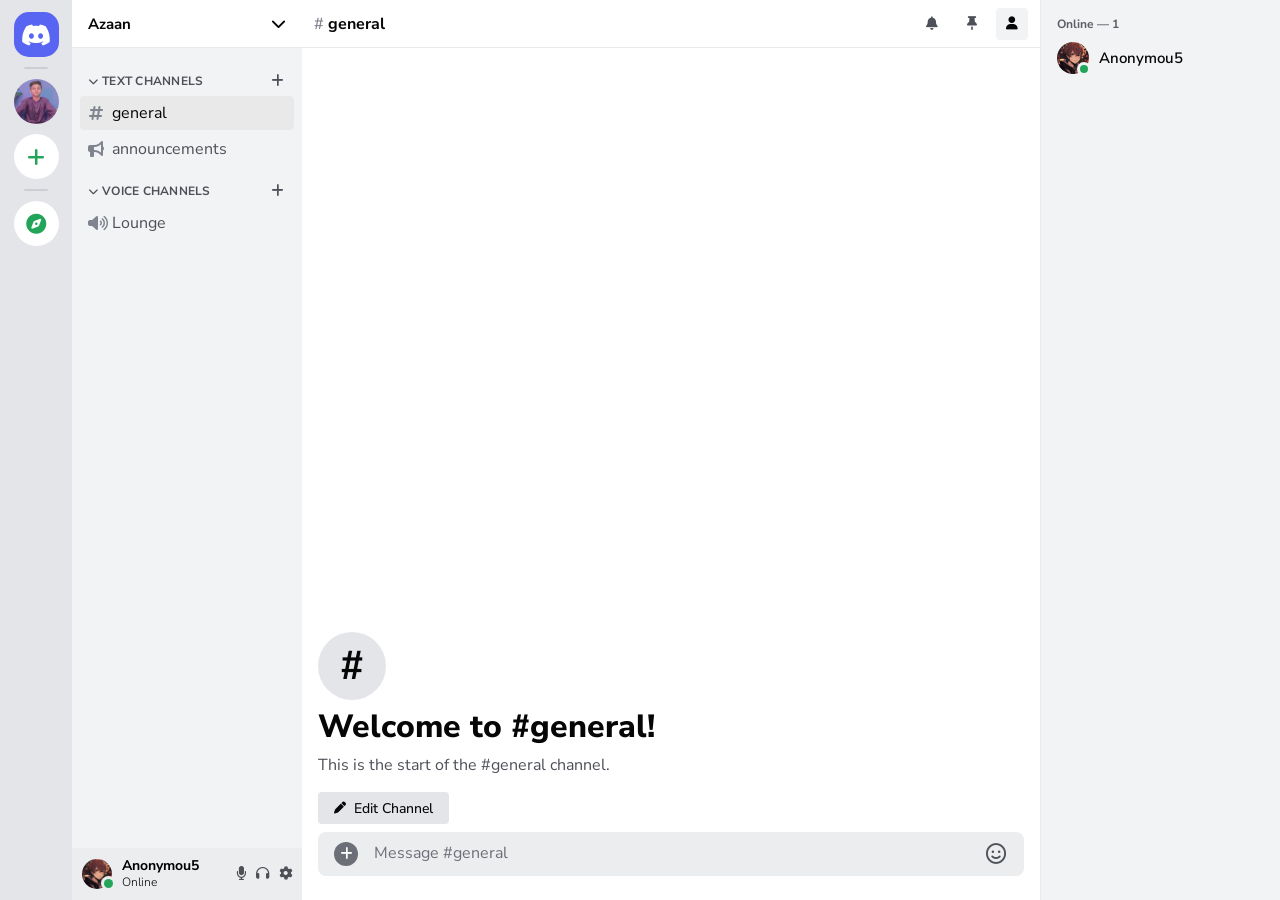
==== commit 80705bda: "Responsive fixed" ====
--- a/server.html
+++ b/server.html
@@ -244,21 +244,7 @@
                     <div class="rich-text" id="server-input" contenteditable="true" role="textbox" aria-label="Message"
                         data-placeholder="Message" data-empty="1"></div>
                     <div class="server-compose-tools">
-                        <button type="button" aria-label="Gift"><i class="fa-solid fa-gift"></i></button>
-                        <button type="button" class="server-compose-gif" aria-label="GIF">GIF</button>
-                        <button type="button" aria-label="Sticker"><svg viewBox="0 0 24 24" aria-hidden="true">
-                                <rect x="3" y="3" width="18" height="18" rx="4"></rect>
-                                <circle cx="9" cy="10" r="1.2"></circle>
-                                <circle cx="15" cy="10" r="1.2"></circle>
-                                <path d="M8.5 14.5c1.2 1.4 5.8 1.4 7 0"></path>
-                            </svg></button>
                         <button type="button" aria-label="Emoji"><i class="fa-regular fa-face-smile"></i></button>
-                        <button type="button" aria-label="Apps"><svg viewBox="0 0 24 24" aria-hidden="true">
-                                <path d="M12 2.5 15.2 8 12 9.6 8.8 8Z"></path>
-                                <path d="M21.5 12 16 15.2 14.4 12 16 8.8Z"></path>
-                                <path d="M12 21.5 8.8 16 12 14.4 15.2 16Z"></path>
-                                <path d="M2.5 12 8 8.8 9.6 12 8 15.2Z"></path>
-                            </svg></button>
                     </div>
                 </form>
             </div>
@@ -742,6 +728,7 @@
                 <p class="server-member-empty" id="server-member-empty">No members yet.</p>
             </div>
         </section>
+        <div class="members-backdrop" id="members-backdrop" hidden></div>
         <div class="member-pop" id="member-pop" hidden>
             <div class="member-pop-banner">
                 <button type="button" class="member-pop-more" id="member-pop-more" aria-label="More" aria-expanded="false"><i class="fa-solid fa-ellipsis"></i></button>
--- a/assets/css/style.css
+++ b/assets/css/style.css
@@ -620,16 +620,23 @@
 }
 
 body .friends-view .friends-header {
+    container: friends-bar / inline-size;
+    position: relative;
+    z-index: 20;
     width: 100%;
     min-width: 0;
-    padding: clamp(8px, 1vw, 11px) clamp(10px, 1.4vw, 15px);
-    border-bottom: 2px solid #f5f5f5;
+    padding: 16px 20px;
+    border-bottom: 1px solid #e4e4e7;
     display: flex;
     align-items: center;
     justify-content: space-between;
-    gap: 8px;
-    container-type: inline-size;
-    container-name: friends-bar;
+    gap: 12px;
+    background: #ffffff;
+}
+
+html.theme-dark body .friends-view .friends-header {
+    background: #18181b;
+    border-bottom-color: #27272a;
 }
 
 body .friends-view .friends-header .friends-header-start {
@@ -763,23 +770,34 @@
 body .friends-view .friends-header .friends-title {
     display: flex;
     align-items: center;
-    gap: 6px;
+    gap: 8px;
     font-weight: 600;
-    font-size: clamp(0.95rem, 0.4vw + 0.85rem, 1rem);
-    border-right: 1px solid #e9e9eb;
+    font-size: 15px;
+    border-right: 1px solid #e4e4e7;
     width: auto;
     flex: none;
-    padding-right: 8px;
+    padding-right: 16px;
     white-space: nowrap;
+    color: #18181b;
+}
+
+html.theme-dark body .friends-view .friends-header .friends-title {
+    border-right-color: #27272a;
+    color: #fafafa;
 }
 
 body .friends-view .friends-header .friends-title h1 {
     font-size: inherit;
     font-weight: inherit;
+    font-family: 'Inter', -apple-system, BlinkMacSystemFont, 'Segoe UI', sans-serif;
 }
 
 body .friends-view .friends-header .friends-title svg path {
-    fill: #6c6f78;
+    fill: #71717a;
+}
+
+html.theme-dark body .friends-view .friends-header .friends-title svg path {
+    fill: #a1a1aa;
 }
 
 body .friends-view .friends-header .friend-filters {
@@ -791,62 +809,765 @@
     align-items: center;
     justify-content: start;
     gap: 8px;
-    overflow-x: auto;
+    overflow: visible;
 }
 
 .friend-filter-pick {
     display: none;
 }
 
-.friend-filter-menu {
-    display: flex;
-    align-items: center;
-    gap: 15px;
-}
-
-body .friends-view .friends-header .friend-filters button {
-    background-color: transparent;
-    outline: none;
-    border: none;
-    border-radius: 5px;
-    padding: 2px 7px;
-    font-size: 15px;
-    cursor: pointer;
-    font-weight: 400;
-    white-space: nowrap;
-    flex: none;
-    transition: background-color 0.2s ease, color 0.2s ease, transform 0.15s ease;
-}
-
-body .friends-view .friends-header .friend-filters button:active {
-    transform: scale(0.96);
-}
-
 .friend-filter-glide {
-    position: absolute;
-    top: 0;
-    left: 0;
-    z-index: 0;
-    border-radius: 5px;
-    background: #e1e2e4;
-    pointer-events: none;
-    opacity: 0;
-    transition: transform 0.22s ease, width 0.22s ease, height 0.22s ease, opacity 0.15s ease;
+    display: none;
 }
 
 .friend-filter-menu {
     position: relative;
+    display: inline-flex;
+    align-items: center;
+    gap: 2px;
+    min-height: 36px;
+    padding: 3px;
+    background: transparent;
+    border-radius: 10px;
+    border: none;
 }
 
 .friend-filter-menu button {
     position: relative;
     z-index: 1;
-}
-
-@container friends-bar (min-width: 641px) {
-    body .friends-view .friends-header .friend-filters .friend-filter-menu button.active {
-        background-color: transparent;
-    }
+    display: inline-flex;
+    align-items: center;
+    justify-content: center;
+    gap: 8px;
+    height: 36px;
+    padding: 0 14px;
+    border: 0;
+    border-radius: 7px;
+    background: transparent;
+    color: #71717a;
+    font-family: 'Inter', -apple-system, BlinkMacSystemFont, 'Segoe UI', sans-serif;
+    font-size: 13px;
+    font-weight: 500;
+    letter-spacing: -0.01em;
+    cursor: pointer;
+    transition: all 0.15s ease-in-out;
+}
+
+.friend-filter-icon {
+    display: inline-flex;
+    align-items: center;
+    justify-content: center;
+    font-size: 13px;
+    color: #71717a;
+}
+
+.friend-filter-check {
+    display: none !important;
+}
+
+.friend-filter-text {
+    display: inline-block;
+}
+
+.friend-filter-menu button:hover {
+    background: transparent;
+    color: #18181b;
+}
+
+.friend-filter-menu button:hover .friend-filter-icon {
+    color: #18181b;
+}
+
+.friend-filter-menu button:active {
+    transform: scale(0.97);
+}
+
+.friend-filter-menu button.active {
+    background: #e4e4e7;
+    color: #18181b;
+    font-weight: 600;
+}
+
+.friend-filter-menu button.active .friend-filter-icon {
+    color: #18181b;
+}
+
+.friend-filter-menu button[data-filter="add"] {
+    margin-left: 8px;
+    background: #10b981;
+    color: #ffffff !important;
+    font-weight: 600;
+    padding: 0 16px;
+    box-shadow: 0 1px 2px rgba(16, 185, 129, 0.2);
+    transition: all 0.15s ease-in-out;
+}
+
+.friend-filter-menu button[data-filter="add"] .friend-filter-icon {
+    color: #ffffff !important;
+}
+
+.friend-filter-menu button[data-filter="add"] .friend-filter-text {
+    color: #ffffff !important;
+}
+
+.friend-filter-menu button[data-filter="add"]:hover {
+    background: #059669;
+    color: #ffffff !important;
+    box-shadow: 0 2px 4px rgba(16, 185, 129, 0.3);
+    transform: translateY(-1px);
+}
+
+.friend-filter-menu button[data-filter="add"]:active {
+    background: #047857;
+    transform: translateY(0);
+    box-shadow: 0 1px 2px rgba(16, 185, 129, 0.2);
+}
+
+/* Dark mode styles for friend filter */
+html.theme-dark .friend-filter-menu {
+    background: transparent;
+    border: none;
+}
+
+html.theme-dark .friend-filter-menu button {
+    color: #a1a1aa;
+}
+
+html.theme-dark .friend-filter-menu button .friend-filter-icon {
+    color: #a1a1aa;
+}
+
+html.theme-dark .friend-filter-menu button:hover {
+    background: transparent;
+    color: #fafafa;
+}
+
+html.theme-dark .friend-filter-menu button:hover .friend-filter-icon {
+    color: #fafafa;
+}
+
+html.theme-dark .friend-filter-menu button.active {
+    background: #27272a;
+    color: #fafafa;
+    font-weight: 600;
+}
+
+html.theme-dark .friend-filter-menu button.active .friend-filter-icon {
+    color: #fafafa;
+}
+
+html.theme-dark .friend-filter-menu button[data-filter="add"] {
+    background: #10b981;
+    color: #ffffff;
+}
+
+html.theme-dark .friend-filter-menu button[data-filter="add"] .friend-filter-icon {
+    color: #ffffff;
+}
+
+html.theme-dark .friend-filter-menu button[data-filter="add"]:hover {
+    background: #059669;
+    box-shadow: 0 2px 4px rgba(16, 185, 129, 0.4);
+}
+
+/* Inline Search Container (for Add Friend section) */
+.inline-search-container {
+    margin-top: 24px;
+    padding-top: 24px;
+    border-top: 1px solid #202225;
+}
+
+.inline-search-header {
+    margin-bottom: 16px;
+}
+
+.inline-search-header h3 {
+    font-size: 16px;
+    font-weight: 600;
+    color: #fff;
+    margin: 0 0 4px 0;
+}
+
+.inline-search-header p {
+    font-size: 13px;
+    color: #b9bbbe;
+    margin: 0;
+}
+
+.inline-search-wrapper {
+    position: relative;
+    display: flex;
+    align-items: center;
+}
+
+.inline-search-icon {
+    position: absolute;
+    left: 12px;
+    color: #72767d;
+    font-size: 14px;
+    pointer-events: none;
+}
+
+#inline-search-input {
+    width: 100%;
+    padding: 10px 36px 10px 36px;
+    background: #202225;
+    border: 1px solid #202225;
+    border-radius: 6px;
+    color: #dcddde;
+    font-size: 14px;
+    font-family: inherit;
+    outline: none;
+    transition: border-color 0.15s ease, box-shadow 0.15s ease;
+}
+
+#inline-search-input:focus {
+    border-color: #5865f2;
+    box-shadow: 0 0 0 1px #5865f2;
+}
+
+#inline-search-input::placeholder {
+    color: #72767d;
+}
+
+.inline-search-clear {
+    position: absolute;
+    right: 8px;
+    width: 20px;
+    height: 20px;
+    border: none;
+    background: #40444b;
+    color: #b9bbbe;
+    border-radius: 3px;
+    cursor: pointer;
+    display: flex;
+    align-items: center;
+    justify-content: center;
+    font-size: 10px;
+    transition: all 0.15s ease;
+}
+
+.inline-search-clear:hover {
+    background: #4f545c;
+    color: #fff;
+}
+
+/* Inline Results Table - Single Unified Card */
+.inline-search-results-card {
+    margin-top: 16px;
+    width: 100%;
+    background: #2f3136;
+    border: 1px solid #202225;
+    border-radius: 8px;
+    overflow: hidden;
+}
+
+.inline-search-table {
+    width: 100%;
+    border-collapse: collapse;
+}
+
+.inline-search-table thead {
+    background: #202225;
+}
+
+.inline-search-table th {
+    text-align: left;
+    padding: 12px 16px;
+    font-size: 12px;
+    font-weight: 600;
+    color: #b9bbbe;
+    text-transform: uppercase;
+    letter-spacing: 0.5px;
+    border-bottom: 1px solid #202225;
+}
+
+.inline-search-table th:first-child {
+    padding-left: 16px;
+}
+
+.inline-search-table th:last-child {
+    text-align: right;
+    padding-right: 16px;
+}
+
+.inline-search-table tbody tr {
+    border-bottom: 1px solid #202225;
+    transition: background 0.15s ease;
+}
+
+.inline-search-table tbody tr:last-child {
+    border-bottom: none;
+}
+
+.inline-search-table tbody tr:hover {
+    background: #40444b;
+}
+
+.inline-search-table td {
+    padding: 12px 16px;
+    vertical-align: middle;
+}
+
+.inline-search-table td:first-child {
+    padding-left: 16px;
+}
+
+.inline-search-table td:last-child {
+    text-align: right;
+    padding-right: 16px;
+}
+
+/* User cell */
+.inline-search-user-cell {
+    display: flex;
+    align-items: center;
+    gap: 12px;
+    min-width: 0;
+}
+
+.inline-search-user-avatar {
+    width: 36px;
+    height: 36px;
+    border-radius: 50%;
+    background: #5865f2;
+    display: flex;
+    align-items: center;
+    justify-content: center;
+    color: #fff;
+    font-size: 14px;
+    font-weight: 600;
+    flex-shrink: 0;
+    overflow: hidden;
+}
+
+.inline-search-user-avatar img {
+    width: 100%;
+    height: 100%;
+    object-fit: cover;
+}
+
+.inline-search-user-info {
+    display: flex;
+    flex-direction: column;
+    min-width: 0;
+    flex: 1;
+}
+
+.inline-search-user-username {
+    font-size: 14px;
+    font-weight: 600;
+    color: #fff;
+    margin-bottom: 2px;
+    white-space: nowrap;
+    overflow: hidden;
+    text-overflow: ellipsis;
+}
+
+.inline-search-user-display {
+    font-size: 12px;
+    color: #b9bbbe;
+    white-space: nowrap;
+    overflow: hidden;
+    text-overflow: ellipsis;
+}
+
+/* Status cell */
+.inline-search-status-cell {
+    font-size: 12px;
+    color: #b9bbbe;
+}
+
+.status-indicator {
+    display: inline-flex;
+    align-items: center;
+    gap: 6px;
+}
+
+.status-dot {
+    width: 8px;
+    height: 8px;
+    border-radius: 50%;
+}
+
+.status-dot.online {
+    background: #3ba55c;
+    box-shadow: 0 0 0 2px rgba(59, 165, 92, 0.2);
+}
+
+.status-dot.offline {
+    background: #747f8d;
+}
+
+.status-dot.pending {
+    background: #faa61a;
+}
+
+.status-text {
+    font-weight: 500;
+}
+
+/* Action cell */
+.inline-search-action-cell button {
+    display: inline-flex;
+    align-items: center;
+    gap: 6px;
+    padding: 8px 14px;
+    background: #5865f2;
+    border: none;
+    border-radius: 8px;
+    color: #fff;
+    font-size: 13px;
+    font-weight: 600;
+    cursor: pointer;
+    transition: all 0.15s ease;
+}
+
+.inline-search-action-cell button:hover {
+    background: #4752c4;
+    transform: translateY(-1px);
+}
+
+.inline-search-action-cell button:active {
+    transform: translateY(0) scale(0.97);
+}
+
+.inline-search-action-cell button.button-sent {
+    background: #3ba55c;
+    cursor: default;
+}
+
+.inline-search-action-cell button.button-sent:hover {
+    background: #3ba55c;
+    transform: none;
+}
+
+.inline-search-action-cell button.button-sent:active {
+    transform: none;
+}
+
+.inline-search-action-cell button.button-sent i {
+    color: #fff;
+}
+
+/* Loading state - inside single card */
+.inline-search-loading {
+    display: flex;
+    align-items: center;
+    justify-content: center;
+    padding: 32px;
+}
+
+.loading-spinner {
+    width: 24px;
+    height: 24px;
+    border: 2px solid #40444b;
+    border-top-color: #5865f2;
+    border-radius: 50%;
+    animation: spin 0.8s linear infinite;
+}
+
+@keyframes spin {
+    to {
+        transform: rotate(360deg);
+    }
+}
+
+/* No results - inside single card */
+.inline-search-no-results {
+    display: flex;
+    flex-direction: column;
+    align-items: center;
+    justify-content: center;
+    padding: 32px 16px;
+    text-align: center;
+}
+
+.inline-search-no-results i {
+    font-size: 36px;
+    color: #40444b;
+    margin-bottom: 8px;
+}
+
+.inline-search-no-results p {
+    font-size: 13px;
+    color: #b9bbbe;
+    margin: 0;
+}
+
+.inline-search-no-results span {
+    color: #fff;
+    font-weight: 600;
+}
+
+/* Light mode for inline search */
+html:not(.theme-dark) .inline-search-container {
+    border-top-color: #e4e4e7;
+}
+
+html:not(.theme-dark) .inline-search-header h3 {
+    color: #18181b;
+}
+
+html:not(.theme-dark) .inline-search-header p {
+    color: #71717a;
+}
+
+html:not(.theme-dark) #inline-search-input {
+    background: #f4f4f5;
+    border-color: #e4e4e7;
+    color: #18181b;
+}
+
+html:not(.theme-dark) #inline-search-input:focus {
+    border-color: #5865f2;
+}
+
+html:not(.theme-dark) #inline-search-input::placeholder {
+    color: #a1a1aa;
+}
+
+html:not(.theme-dark) .inline-search-icon {
+    color: #a1a1aa;
+}
+
+html:not(.theme-dark) .inline-search-clear {
+    background: #e4e4e7;
+    color: #71717a;
+}
+
+html:not(.theme-dark) .inline-search-clear:hover {
+    background: #d4d4d8;
+    color: #18181b;
+}
+
+html:not(.theme-dark) .inline-search-results-card {
+    background: #ffffff;
+    border-color: #e4e4e7;
+}
+
+html:not(.theme-dark) .inline-search-table thead {
+    background: #f4f4f5;
+}
+
+html:not(.theme-dark) .inline-search-table th {
+    color: #71717a;
+    border-bottom-color: #e4e4e7;
+}
+
+html:not(.theme-dark) .inline-search-table tbody tr {
+    border-bottom-color: #f4f4f5;
+}
+
+html:not(.theme-dark) .inline-search-table tbody tr:hover {
+    background: #f4f4f5;
+}
+
+html:not(.theme-dark) .inline-search-user-username {
+    color: #18181b;
+}
+
+html:not(.theme-dark) .inline-search-user-display {
+    color: #71717a;
+}
+
+html:not(.theme-dark) .inline-search-status-cell {
+    color: #71717a;
+}
+
+html:not(.theme-dark) .inline-search-no-results i {
+    color: #e4e4e7;
+}
+
+html:not(.theme-dark) .inline-search-no-results p {
+    color: #71717a;
+}
+
+html:not(.theme-dark) .inline-search-no-results span {
+    color: #18181b;
+}
+
+/* Dropdown Menu Header: 'Friends Online' with 2 people icon */
+.friend-menu-header {
+    display: flex;
+    align-items: center;
+    gap: 8px;
+    padding: 2px 4px 10px 4px;
+    border-bottom: 1px solid #f0f1f3;
+    margin-bottom: 6px;
+    color: #4e5058;
+    font-size: 13px;
+    font-weight: 700;
+    user-select: none;
+    line-height: 1.2;
+}
+
+.friend-menu-header-icon {
+    font-size: 13px;
+    color: #4e5058;
+    flex-shrink: 0;
+}
+
+.friend-menu-header-label {
+    letter-spacing: -0.01em;
+}
+
+/* Selection list */
+.friend-menu-list {
+    display: flex;
+    flex-direction: column;
+    gap: 2px;
+    width: 100%;
+}
+
+.friend-menu-item {
+    display: flex;
+    align-items: center;
+    justify-content: space-between;
+    width: 100%;
+    box-sizing: border-box;
+    padding: 8px 10px;
+    border: none;
+    outline: none;
+    border-radius: 8px;
+    background: transparent;
+    color: #2e3338;
+    font-family: inherit;
+    font-size: 14px;
+    font-weight: 500;
+    cursor: pointer;
+    text-align: left;
+    transition: background-color 0.15s ease, color 0.15s ease, transform 0.1s ease;
+}
+
+.friend-menu-item:hover {
+    background-color: #f2f3f5;
+    color: #060607;
+}
+
+.friend-menu-item:active {
+    transform: scale(0.98);
+}
+
+.friend-menu-item.active {
+    background-color: #f2f3f5;
+    font-weight: 600;
+    color: #060607;
+}
+
+.friend-menu-item-left {
+    display: flex;
+    align-items: center;
+    gap: 10px;
+}
+
+/* Green dot for Online */
+.friend-status-dot.online {
+    width: 8px;
+    height: 8px;
+    border-radius: 50%;
+    background: #10b981;
+    box-shadow: 0 0 0 2px rgba(16, 185, 129, 0.15);
+    display: inline-block;
+    flex-shrink: 0;
+}
+
+html.theme-dark .friend-status-dot.online {
+    background: #10b981;
+    box-shadow: 0 0 0 2px rgba(16, 185, 129, 0.2), 0 0 8px rgba(16, 185, 129, 0.3);
+}
+
+.friend-menu-item-icon {
+    font-size: 13px;
+    width: 16px;
+    text-align: center;
+    color: #4e5058;
+    flex-shrink: 0;
+}
+
+/* Checkmark on the far right for active item */
+.friend-menu-check {
+    font-size: 12px;
+    color: #23a55a;
+    display: none;
+    margin-left: 8px;
+    flex-shrink: 0;
+}
+
+.friend-menu-item.active .friend-menu-check {
+    display: inline-block;
+}
+
+/* Blocked item with red-orange text and red-orange blocked sign */
+.friend-menu-item.blocked-item {
+    color: #da373c;
+}
+
+.friend-menu-item.blocked-item .friend-menu-item-icon {
+    color: #da373c;
+}
+
+.friend-menu-item.blocked-item:hover {
+    background-color: #fef0f0;
+    color: #da373c;
+}
+
+.friend-menu-item.blocked-item.active {
+    background-color: #fef0f0;
+    color: #da373c;
+}
+
+.friend-menu-item.blocked-item.active .friend-menu-check {
+    color: #da373c;
+}
+
+/* Footer: larger vibrant green rounded-rectangle button spanning width */
+.friend-menu-footer {
+    margin-top: 8px;
+    padding-top: 8px;
+    border-top: 1px solid #f0f1f3;
+    width: 100%;
+}
+
+.friend-menu-add-btn {
+    display: flex;
+    align-items: center;
+    justify-content: center;
+    gap: 8px;
+    width: 100%;
+    box-sizing: border-box;
+    padding: 10px 14px;
+    background-color: #248046;
+    color: #ffffff !important;
+    border: none;
+    outline: none;
+    border-radius: 8px;
+    font-family: inherit;
+    font-size: 14px;
+    font-weight: 600;
+    cursor: pointer;
+    box-shadow: 0 2px 6px rgba(36, 128, 70, 0.22);
+    transition: background-color 0.15s ease, transform 0.12s ease, box-shadow 0.15s ease;
+}
+
+.friend-menu-add-btn:hover {
+    background-color: #1a6334;
+    transform: translateY(-1px);
+    box-shadow: 0 4px 12px rgba(36, 128, 70, 0.32);
+}
+
+.friend-menu-add-btn:active {
+    transform: translateY(0);
+    box-shadow: 0 2px 4px rgba(36, 128, 70, 0.2);
+}
+
+.friend-menu-add-btn i {
+    font-size: 13px;
+    color: #ffffff !important;
+}
+
+.friend-menu-add-btn span {
+    color: #ffffff !important;
 }
 
 @container friends-bar (max-width: 640px) {
@@ -855,43 +1576,73 @@
         padding-right: 0;
     }
 
+    body .friends-view .friends-header .friend-filters {
+        padding: 0 8px;
+        flex: 0 0 auto;
+    }
+
     .friend-filter-pick {
         display: inline-flex;
         align-items: center;
-        gap: 8px;
-        height: 28px;
-        padding: 0 10px;
+        gap: 6px;
+        height: 36px;
+        padding: 0 12px;
         border: 0;
-        border-radius: 4px;
-        background: #e9e9ea;
-        color: #060607;
-        font: inherit;
+        border-radius: 10px;
+        background: #e4e5e7;
+        color: #1f2328;
+        font-family: inherit;
+        font-size: 13px;
         font-weight: 600;
+        letter-spacing: 0.02em;
         cursor: pointer;
-    }
-
-    .friend-filters {
-        padding: 0 8px;
+        transition: background-color 0.18s ease, color 0.18s ease, transform 0.12s ease;
+    }
+
+    .friend-filter-pick:hover {
+        background: #d8dade;
+        transform: translateY(-1px);
+    }
+
+    .friend-filter-pick:active {
+        transform: translateY(0);
+    }
+
+    .friend-filter-pick i {
+        font-size: 12px;
+        color: #5f6570;
+        transition: transform 0.18s ease;
+    }
+
+    .friend-filters.open .friend-filter-pick i {
+        transform: rotate(180deg);
     }
 
     .friend-filter-menu {
-        display: none;
         position: absolute;
-        z-index: 20;
         top: calc(100% + 8px);
         left: 8px;
-        min-width: min(180px, calc(100vw - 96px));
+        z-index: 30;
+        display: none;
+        width: min(212px, calc(100vw - 20px));
+        max-width: calc(100vw - 20px);
         padding: 6px;
+        border-radius: 14px;
+        background: #ffffff;
+        border: 1px solid rgba(17, 24, 39, 0.08);
+        box-shadow: 0 10px 22px rgba(17, 24, 39, 0.12);
         flex-direction: column;
         align-items: stretch;
-        gap: 2px;
-        background: #fff;
-        border-radius: 8px;
-        box-shadow: 0 8px 24px rgba(0, 0, 0, 0.18);
+        gap: 4px;
+        opacity: 0;
+        transform: translateY(-8px) scale(0.96);
+        transition: opacity 0.2s ease, transform 0.2s ease;
     }
 
     .friend-filters.open .friend-filter-menu {
         display: flex;
+        opacity: 1;
+        transform: translateY(0) scale(1);
     }
 
     .friend-filter-glide {
@@ -900,25 +1651,95 @@
 
     .friend-filter-menu button {
         width: 100%;
+        height: 40px;
+        justify-content: flex-start;
+        padding: 0 11px;
+        border-radius: 10px;
+        background: transparent;
+        font-size: 13px;
+        font-weight: 500;
+        letter-spacing: 0.02em;
+        color: #243041;
+        transition: all 0.15s ease;
+    }
+
+    .friend-filter-menu button.active {
+        background: #eef0f3;
+        font-weight: 600;
+    }
+
+    .friend-filter-menu button[data-filter="blocked"] {
+        color: #dc4446;
+    }
+
+    .friend-filter-menu button[data-filter="add"] {
+        margin-left: 0;
+        margin-top: 2px;
+        justify-content: center;
+        background: #248046;
+        color: #ffffff;
+        font-weight: 600;
+        box-shadow: 0 1px 0 rgba(0, 0, 0, 0.15);
+        transition: background-color 0.17s ease, transform 0.1s ease, box-shadow 0.17s ease;
+    }
+
+    .friend-filter-menu button[data-filter="add"]:hover {
+        background: #1f7a40;
+        box-shadow: 0 2px 4px rgba(0, 0, 0, 0.2);
+        transform: translateY(-1px);
+    }
+
+    .friend-filter-menu button[data-filter="add"]:active {
+        background: #1a6837;
+        transform: translateY(0);
+    }
+
+    .friend-filter-menu button[data-filter="add"] .friend-filter-icon {
+        color: #fff;
+    }
+
+    .friend-filter-icon,
+    .friend-filter-check {
+        display: inline-flex;
+        align-items: center;
+        justify-content: center;
+        flex-shrink: 0;
+    }
+
+    .friend-filter-icon {
+        width: 18px;
+        font-size: 13px;
+        color: #586173;
+    }
+
+    .friend-filter-menu .friend-status-dot.online {
+        width: 10px;
+        height: 10px;
+        margin-left: 2px;
+        margin-right: 7px;
+        box-shadow: 0 0 0 2px transparent;
+        transition: box-shadow 0.2s ease;
+    }
+
+    .friend-filter-menu button:hover .friend-status-dot.online {
+        box-shadow: 0 0 0 2px rgba(35, 165, 90, 0.2);
+    }
+
+    .friend-filter-text {
+        flex: 1;
         text-align: left;
-        padding: 8px 10px;
-    }
-}
-
-body .friends-view .friends-header .friend-filters button.active {
-    background-color: #e1e2e4;
-    font-weight: 600;
-}
-
-body .friends-view .friends-header .friend-filters button:hover {
-    background-color: #e1e2e4;
-    font-weight: 500;
-}
-
-body .friends-view .friends-header .friend-filters button:nth-last-child(1) {
-    background-color: #247f46;
-    color: white;
-    font-weight: 600;
+    }
+
+    .friend-filter-check {
+        margin-left: auto;
+        font-size: 14px;
+        color: #243041;
+        opacity: 0;
+    }
+
+    .friend-filter-menu button.active .friend-filter-check {
+        opacity: 1;
+    }
 }
 
 body .friends-view .friends-body {
@@ -4389,19 +5210,79 @@
     border-radius: 4px;
 }
 
-html.theme-dark .friend-filters .friend-filter-pick {
-    background: #1e1f22 !important;
-    color: #f2f3f5 !important;
+html.theme-dark .friend-filter-glide {
+    background: #3f4248;
+    opacity: 1;
+}
+
+html.theme-dark .friend-filter-menu button {
+    color: #f2f3f5;
 }
 
 @container friends-bar (max-width: 640px) {
     html.theme-dark .friend-filter-menu {
-        background: #111214 !important;
+        background: #2b2d31 !important;
+        border: 1px solid #1e1f22;
+        box-shadow: 0 8px 16px rgba(0, 0, 0, 0.4);
     }
 
     html.theme-dark .friend-filter-pick {
-        background: #1e1f22 !important;
-        color: #f2f3f5 !important;
+        background: #1e1f22;
+        color: #ffffff;
+        font-weight: 600;
+        letter-spacing: 0.02em;
+    }
+
+    html.theme-dark .friend-filter-pick:hover {
+        background: #35373c;
+        color: #ffffff;
+    }
+
+    html.theme-dark .friend-filter-pick i {
+        color: #ffffff;
+    }
+
+    html.theme-dark .friend-filter-icon {
+        color: #ffffff;
+    }
+    
+    html.theme-dark .friend-filter-check {
+        color: #23a55a;
+    }
+
+    html.theme-dark .friend-filter-menu button {
+        color: #ffffff;
+        font-weight: 500;
+        letter-spacing: 0.02em;
+    }
+
+    html.theme-dark .friend-filter-menu button:hover {
+        background: #35373c;
+        color: #ffffff;
+    }
+
+    html.theme-dark .friend-filter-menu button[data-filter="add"],
+    html.theme-dark .friend-filter-menu button[data-filter="add"] .friend-filter-icon {
+        color: #fff !important;
+    }
+
+    html.theme-dark .friend-filter-menu button.active {
+        background: #404249 !important;
+        color: #ffffff;
+        font-weight: 600;
+    }
+
+    html.theme-dark .friend-filter-menu button[data-filter="blocked"] {
+        color: #ffffff;
+    }
+
+    html.theme-dark .friend-filter-menu button[data-filter="blocked"]:hover {
+        background: #35373c;
+        color: #ffffff;
+    }
+
+    html.theme-dark .friend-filter-menu button[data-filter="blocked"] .friend-filter-icon {
+        color: #f23f43;
     }
 }
 
@@ -5032,6 +5913,7 @@
     flex-direction: column;
     min-width: 0;
     height: 100vh;
+    height: 100dvh;
     position: relative;
 }
 
@@ -5615,15 +6497,11 @@
 }
 
 @media screen and (min-width: 1600px) {
-    body .friends-view .friends-body {
-        justify-content: center;
-    }
-
     body .friends-view .friends-body .friends-online,
     body .friends-view .friends-body .friends-add {
-        flex: 1 1 720px;
+        flex: 1 1 auto;
         width: auto;
-        max-width: 1080px;
+        max-width: none;
     }
 
     body .friends-view .friends-body .friends-empty {
@@ -5636,3 +6514,30 @@
         flex: none;
     }
 }
+
+/* ===== RESPONSIVE EKLERI ===== */
+@media screen and (min-width: 721px) and (max-width: 900px) {
+    body .conversation-sidebar {
+        width: 200px;
+    }
+
+    body .friends-view .friends-header {
+        padding: 12px;
+    }
+}
+
+@media (pointer: coarse) {
+    .online-act {
+        width: 44px;
+        height: 44px;
+    }
+
+    .friend-filter-menu button {
+        min-height: 44px;
+    }
+
+    body .conversation-sidebar .direct-messages .friend-list .friend-item,
+    body .conversation-sidebar .shortcut-item {
+        min-height: 44px;
+    }
+}
--- a/assets/css/server.css
+++ b/assets/css/server.css
@@ -1379,6 +1379,7 @@
     width: 280px;
     flex: none;
     height: 100vh;
+    height: 100dvh;
     overflow: auto;
     padding: 56px 12px 24px 16px;
     background: #f2f3f5;
@@ -1486,6 +1487,7 @@
     flex: 1;
     min-width: 0;
     height: 100vh;
+    height: 100dvh;
     overflow: auto;
     padding: 56px 40px 80px 72px;
 }
@@ -2787,6 +2789,19 @@
     display: none !important;
 }
 
+.members-backdrop {
+    position: fixed;
+    inset: 0;
+    background: rgba(0, 0, 0, 0.5);
+    z-index: 3;
+    display: none;
+    touch-action: manipulation;
+}
+
+.members-backdrop:not([hidden]) {
+    display: block;
+}
+
 .server-member {
     width: 100%;
     border: 0;
@@ -3865,6 +3880,10 @@
         box-shadow: -8px 0 24px rgba(0, 0, 0, 0.12);
     }
 
+    .members-backdrop:not([hidden]) {
+        display: block !important;
+    }
+
     .server-view {
         position: relative;
     }
@@ -3997,25 +4016,45 @@
 }
 
 @media (max-width: 900px) {
-    .server-voice-call {
-        flex-direction: column;
-        padding-left: 12px;
-        padding-right: 12px;
-    }
-
+    .server-voice .server-voice-call,
     .server-voice.is-full .server-voice-call {
         flex-direction: column;
-        align-items: center;
+        align-items: stretch;
+        justify-content: center;
+        gap: 8px;
+        padding: 64px 12px 96px;
+        overflow-y: auto;
     }
 
+    /* Kutucuklar dikey düzende tam genişlik alsın, avatara daralmasın */
+    .server-voice .server-voice-tile,
+    .server-voice .server-voice-activity,
+    .server-voice.is-full .server-voice-tile,
     .server-voice.is-full .server-voice-activity {
+        flex: 1 1 0;
         width: 100%;
-        height: min(280px, 42%);
-        flex: 0 0 auto;
+        max-width: none;
+        height: auto;
+        min-height: 160px;
+        max-height: 420px;
+        align-self: stretch;
     }
 
     .server-voice-dock-side {
         display: none;
+    }
+}
+
+@media (max-width: 480px) {
+    .server-voice-tile img {
+        width: 72px;
+        height: 72px;
+    }
+
+    .server-voice-dock {
+        left: 8px;
+        right: 8px;
+        bottom: 10px;
     }
 }
 
@@ -4023,6 +4062,10 @@
 html.theme-dark .server-search {
     background: #2b2d31 !important;
     border-color: rgba(78, 80, 88, 0.48);
+}
+
+html.theme-dark .members-backdrop {
+    background: rgba(0, 0, 0, 0.7);
 }
 
 html.theme-dark .server-member {
@@ -4718,14 +4761,26 @@
     box-shadow: 0 0 0 2px #1e1f22, 0 0 0 4px #f2f3f5;
 }
 
-@media screen and (min-width: 1800px) {
-    .server-messages {
-        padding-inline: max(16px, calc((100% - 1100px) / 2));
-    }
-}
-
 @media screen and (max-width: 720px) {
     .server-members.force {
         width: min(240px, 100%);
     }
 }
+
+/* ===== RESPONSIVE EKLERI ===== */
+@media (pointer: coarse) {
+    .server-bar-tools button,
+    .server-settings .server-bar button {
+        width: 44px;
+        height: 44px;
+    }
+
+    .server-search {
+        height: 36px;
+    }
+
+    .server-member,
+    .server-banner {
+        min-height: 44px;
+    }
+}
